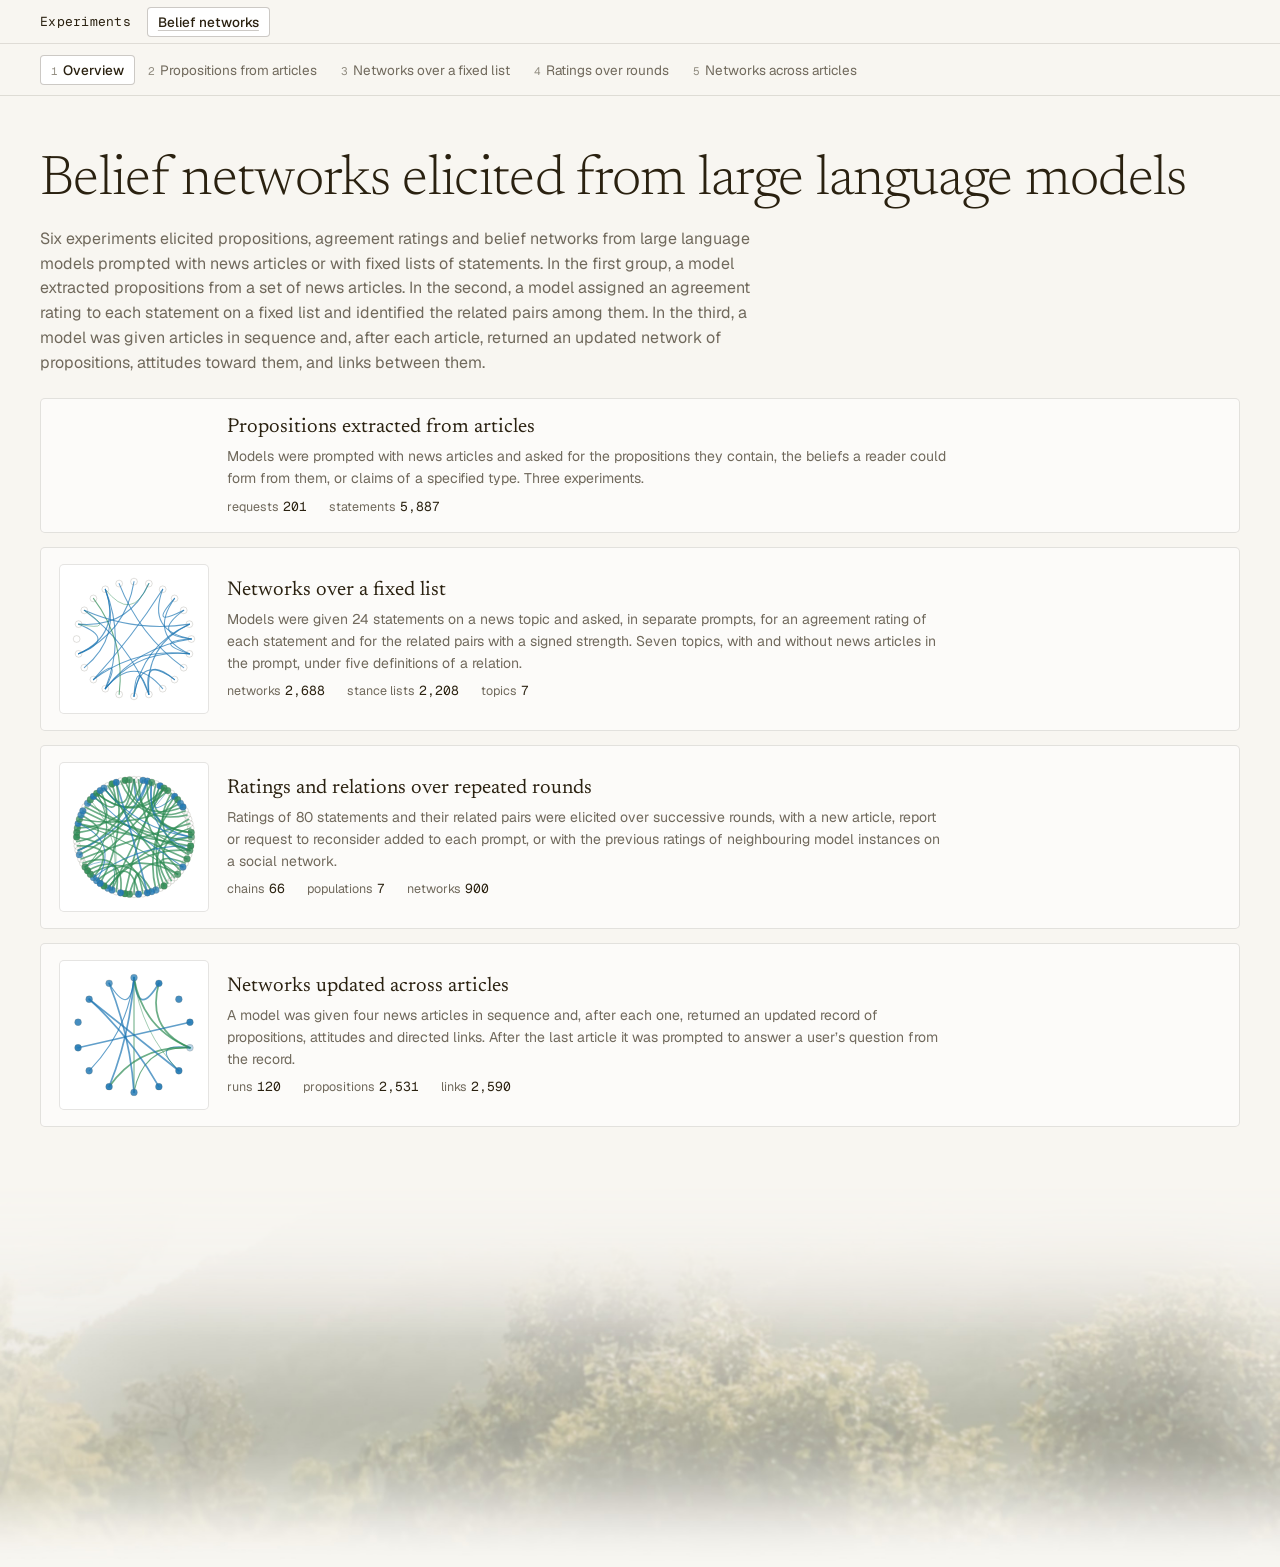
==== belief-networks/index.html @ bf95f3fa "Update the Belief networks site Co-Authored-By: Claude Opus 5.5 <noreply@anthropic.com>" ====
<!doctype html>
<html lang="en">
<head>
<meta charset="utf-8">
<meta name="viewport" content="width=device-width, initial-scale=1">
<title>Belief networks · Experiments</title>
<link rel="icon" href="data:,">
<link rel="stylesheet" href="assets/fonts/fonts-local.css">
<style>


:root {
  color-scheme: light;

  
  --page: #f8f6f1;          
  --surface: #fcfbf9;       
  --surface-2: #eeebe6;     
  --stage: #ffffff;         

  --ink: #2a2110;           
  --ink-2: #70695c;         
  --ink-3: #918c80;         
                            
  --ink-inverse: #f8f6f1;   

  --rule: rgba(42, 33, 16, 0.12);        
  --rule-strong: rgba(42, 33, 16, 0.24); 
  --wash: rgba(42, 33, 16, 0.05);        
  --wash-2: rgba(42, 33, 16, 0.09);      

  
  --light: #9a7428;

  
  --glass: rgba(255, 255, 255, 0.56);
  --glass-busy: rgba(255, 255, 255, 0.80);
  --glass-blur: blur(22px) saturate(1.15);
  --glass-edge: rgba(42, 33, 16, 0.12);
  --glass-rim: inset 0 1px 0 rgba(255, 255, 255, 0.75);
  --veil: rgba(248, 246, 241, 0.86);     

  
  --shadow-rest: 0 1px 2px rgba(42, 33, 16, 0.05), 0 12px 30px -14px rgba(42, 33, 16, 0.22);
  --shadow-lift: 0 2px 4px rgba(42, 33, 16, 0.06), 0 20px 44px -16px rgba(42, 33, 16, 0.30);
  --shadow-pop: 0 6px 24px rgba(0, 0, 0, 0.16);               
  --shadow-stage: 0 0 0 1px #d6d6d6, 0 2px 10px rgba(0, 0, 0, 0.06); 
  --focus: #2a2110;                                            

  
  
  --c-real: #1f77b4;        
  --c-fake: #e67814;        
  --c-crit: #7850aa;        
  --c-neg: #2e8c55;         
  --c-bad: #be2828;         
  --c-quote: #0091aa;       
  
  --c-fake-ink: #a8550c;    
  --c-neg-ink: #26774a;     
  --c-quote-ink: #00788c;   
  
  --c-crit-block: #f1eef6;  
  --c-fake-block: #fcf1e6;  
  --c-real-block: #e9f1f8;  

  
  --f-ink: #000000;         
  --f-soft: #616161;        
  --f-gray: #666666;        
  --f-rule: #c8c8c8;        
  --f-faint: #ebebeb;       

  
  --font-serif: 'Newsreader', 'Iowan Old Style', Georgia, serif;          
  --font-sans: 'Geist', -apple-system, 'Segoe UI', system-ui, sans-serif;  
  --font-mono: 'Geist Mono', ui-monospace, 'SF Mono', Menlo, monospace;    
  --font-lm-sans: 'LM Sans', 'Latin Modern Sans', Helvetica, Arial, sans-serif;   
  --font-lm-roman: 'LM Roman', 'Latin Modern Roman', 'Times New Roman', serif;    
  --font-lm-math: 'LM Math', 'LM Roman', serif;

  
  --t-display: 56px;   --lh-display: 1.05;   
  --t-title: 40px;     --lh-title: 1.08;     
  --t-section: 26px;   --lh-section: 1.18;   
  --t-entry: 20px;     --lh-entry: 1.28;     
  --t-prose: 17px;     --lh-prose: 1.62;     
  --t-lead: 16px;      --lh-lead: 1.55;      
  --t-body: 14px;      --lh-body: 1.5;       
  --t-small: 13px;                           
  --t-caption: 12.5px; --lh-caption: 1.45;   
  --t-label: 11px;     --track-label: 0.09em;
  --t-numeral: 36px;                         

  
  --s1: 4px; --s2: 8px; --s3: 12px; --s4: 16px; --s5: 24px; --s6: 32px; --s7: 48px; --s8: 64px;
  --gutter: 16px;                            
  --measure: 72ch;                           
  --page-max: 1180px;
  --bar-h: 52px;                             

  --r-control: 4px;    
  --r-card: 5px;       
  --r-pop: 6px;        
  --r-pill: 999px;     

  --hair: 1px;         
  --curve: 1.5px;      

  --t-fast: 140ms; --t-state: 260ms; --t-panel: 420ms; --t-soft: 700ms; --stagger: 70ms;
  --ease: cubic-bezier(0.16, 1, 0.3, 1);
  --ease-cross: cubic-bezier(0.65, 0, 0.35, 1);
}

@media (min-width: 900px) {
  :root { --gutter: 40px; }
}




*, *::before, *::after { box-sizing: border-box; }
html { -webkit-text-size-adjust: 100%; }
body {
  margin: 0;
  background: var(--page);
  color: var(--ink);
  font: 400 var(--t-body)/var(--lh-body) var(--font-sans);
  -webkit-font-smoothing: antialiased;
  text-rendering: optimizeLegibility;
}
img, svg, canvas { max-width: 100%; }
a { color: inherit; text-decoration: underline; text-decoration-color: var(--rule-strong);
  text-decoration-thickness: 1px; text-underline-offset: 3px; transition: text-decoration-color var(--t-fast) var(--ease); }
a:hover { text-decoration-color: var(--ink); }
button, input, select, textarea { font: inherit; color: inherit; }
button { cursor: pointer; }
:focus-visible { outline: 1.5px solid var(--focus); outline-offset: 2px; }
::selection { background: var(--wash-2); }
[hidden] { display: none !important; }
.mono { font-family: var(--font-mono); font-variant-numeric: tabular-nums; }
.num { font-variant-numeric: tabular-nums; }
.sr-only { position: absolute; width: 1px; height: 1px; overflow: hidden; clip: rect(0 0 0 0); white-space: nowrap; }



.wrap { max-width: var(--page-max); margin: 0 auto; padding: 0 var(--gutter); }


.topbar {
  position: sticky; top: 0; z-index: 30;
  height: var(--bar-h);
  display: flex; align-items: center; gap: var(--s4);
  padding: 0 var(--gutter);
  border-bottom: 1px solid var(--rule);
  background: transparent;
  transition: background-color var(--t-state) var(--ease);
}
:root[data-bar="veil"] .topbar {
  background: var(--veil);
  -webkit-backdrop-filter: blur(14px); backdrop-filter: blur(14px);
}
.wordmark { font: 400 13px/1 var(--font-mono); letter-spacing: 0.02em; white-space: nowrap; color: var(--ink); text-decoration: none; }
.topbar .spacer { flex: 1 1 auto; }


.tabs { display: flex; gap: 2px; overflow-x: auto; scrollbar-width: none; min-width: 0; }
.tabs::-webkit-scrollbar { display: none; }
.tab {
  flex: none; display: inline-flex; align-items: baseline; gap: 5px;
  height: 30px; padding: 0 10px; line-height: 28px;
  border: 1px solid transparent; border-radius: var(--r-control);
  background: none; color: var(--ink-2); font-size: 13.5px; white-space: nowrap;
  transition: color var(--t-fast) var(--ease), background-color var(--t-fast) var(--ease);
}
.tab .n { font: 400 11px var(--font-mono); color: var(--ink-3); }
.tab:hover { color: var(--ink); background: var(--wash); }
.tab[aria-selected="true"], .tab.on {
  color: var(--ink); font-weight: 500; background: var(--stage); border-color: var(--rule-strong);
}



.plate {
  position: relative;
  background-repeat: no-repeat;
  background-position: center bottom;
  pointer-events: none;
  user-select: none;
}

.plate-low {
  height: clamp(180px, 30vw, 420px);
  -webkit-mask-image: linear-gradient(to bottom, transparent, #000 40%);
  mask-image: linear-gradient(to bottom, transparent, #000 40%);
  background-image: url("assets/pokhara/low-day.jpg");
  background-size: cover;
}

.plate-arrive {
  aspect-ratio: 2880 / 1440;
  min-height: 260px;
  max-height: 720px;
  width: 100%;
  background-image: url("assets/pokhara/arrive-day.jpg");
  background-size: cover;
  -webkit-mask-image: linear-gradient(to bottom, transparent, #000 30%);
  mask-image: linear-gradient(to bottom, transparent, #000 30%);
}

.plate.tuck { margin-top: -8vw; }


@keyframes kit-arrive { from { opacity: 0; filter: blur(10px); transform: translateY(6px); } to { opacity: 1; filter: none; transform: none; } }
.arrive > * { animation: kit-arrive var(--t-soft) var(--ease) both; }
.arrive > *:nth-child(2) { animation-delay: calc(var(--stagger) * 1); }
.arrive > *:nth-child(3) { animation-delay: calc(var(--stagger) * 2); }
.arrive > *:nth-child(4) { animation-delay: calc(var(--stagger) * 3); }
.arrive > *:nth-child(n+5) { animation-delay: calc(var(--stagger) * 4); }
@keyframes kit-plate-in { from { opacity: 0; } to { opacity: 1; } }
.plate-arrive { animation: kit-plate-in 1200ms var(--ease-cross) both; }


.eyebrow {
  font: 400 var(--t-label)/1.4 var(--font-mono);
  letter-spacing: var(--track-label); text-transform: uppercase; color: var(--ink-2);
}
.display { font: 300 var(--t-display)/var(--lh-display) var(--font-serif); letter-spacing: -0.012em; margin: 0; text-wrap: balance; }
.title { font: 300 var(--t-title)/var(--lh-title) var(--font-serif); letter-spacing: -0.01em; margin: 0; text-wrap: balance; }
.section-head { font: 300 var(--t-section)/var(--lh-section) var(--font-serif); margin: 0; text-wrap: balance; }
.entry-title { font: 400 var(--t-entry)/var(--lh-entry) var(--font-serif); margin: 0; text-wrap: balance; }
.lead { font-size: var(--t-lead); line-height: var(--lh-lead); color: var(--ink-2); max-width: 66ch; margin: 0; }
.meta { font-size: var(--t-caption); color: var(--ink-2); }
.meta-3 { font: 400 var(--t-label) var(--font-mono); color: var(--ink-3); }
@media (max-width: 640px) {
  :root { --t-display: 40px; --t-title: 31px; --t-section: 22px; --t-entry: 18px; }
}


.prose { font: 400 var(--t-prose)/var(--lh-prose) var(--font-serif); color: var(--ink); max-width: var(--measure); min-width: 0; overflow-wrap: break-word; }
.prose h1 { font: 300 32px/1.12 var(--font-serif); margin: 0 0 16px; }
.prose h2 { font: 300 25px/1.2 var(--font-serif); margin: 40px 0 10px; }
.prose h3 { font: 500 14px/1.35 var(--font-sans); letter-spacing: 0.01em; margin: 28px 0 6px; }
.prose h4 { font: 400 var(--t-label)/1.4 var(--font-mono); letter-spacing: var(--track-label); text-transform: uppercase; color: var(--ink-2); margin: 24px 0 6px; }
.prose p, .prose ul, .prose ol { margin: 0 0 14px; }
.prose li { margin: 3px 0; }
.prose strong { font-weight: 600; }
.prose em { font-style: italic; }
.prose code { font: 0.78em var(--font-mono); background: var(--surface-2); padding: 1px 4px; border-radius: 3px; word-break: break-word; }
.prose pre { font-size: 13px; overflow-x: auto; background: var(--stage); border: 1px solid var(--rule); padding: 12px 14px; border-radius: var(--r-card); }
.prose pre code { background: none; padding: 0; }
.prose blockquote { margin: 0 0 14px; padding-left: 14px; border-left: 1px solid var(--rule-strong); color: var(--ink-2); }
.prose hr { border: 0; border-top: 1px solid var(--rule); margin: 32px 0; }
.prose .tbl { overflow-x: auto; margin: 16px 0; }
.prose table { font: 13px/1.45 var(--font-sans); }



.card {
  background: var(--surface);
  border: 1px solid var(--rule);
  border-radius: var(--r-card);
  padding: 16px 18px;
  min-width: 0;
}
.card.white { background: var(--stage); }

.glass {
  background: var(--glass);
  -webkit-backdrop-filter: var(--glass-blur); backdrop-filter: var(--glass-blur);
  border: 1px solid var(--glass-edge);
  border-radius: var(--r-card);
  box-shadow: var(--glass-rim);
}
.glass.busy { background: var(--glass-busy); }
.glass.float { box-shadow: var(--glass-rim), var(--shadow-rest); }

.hr { border: 0; border-top: 1px solid var(--rule); margin: 0; }



.pill {
  display: inline-flex; align-items: center; gap: 10px;
  height: 42px; padding: 0 20px;
  border: 1px solid transparent; border-radius: var(--r-pill);
  background: var(--ink); color: var(--ink-inverse);
  font-size: 15px; white-space: nowrap; text-decoration: none;
  transition: background-color var(--t-fast) var(--ease), border-color var(--t-fast) var(--ease), color var(--t-fast) var(--ease);
}
.pill:hover { background: color-mix(in srgb, var(--ink) 86%, var(--page)); }
.pill.small { height: 30px; padding: 0 14px; font-size: 13px; }
.pill.ghost { background: transparent; border-color: var(--rule-strong); color: var(--ink-2); }
.pill.ghost:hover { border-color: var(--ink-2); color: var(--ink); }


.btn {
  display: inline-flex; align-items: center; gap: 6px;
  height: 30px; padding: 0 11px;
  border: 1px solid var(--rule-strong); border-radius: var(--r-control);
  background: var(--stage); color: var(--ink); font-size: 13px; white-space: nowrap;
  transition: background-color var(--t-fast) var(--ease), border-color var(--t-fast) var(--ease);
}
.btn:hover { background: var(--surface-2); }
.btn.primary { border-color: var(--ink-3); font-weight: 500; }
.btn.on, .btn[aria-pressed="true"] { background: var(--surface-2); border-color: var(--ink-2); }
.btn.rec { color: var(--c-bad); }
.btn.rec.on { background: var(--c-bad); border-color: var(--c-bad); color: #fff; }
.btn:disabled { color: var(--ink-3); cursor: default; }


.linklike { background: none; border: 0; padding: 0 0 1px; color: var(--ink-2); text-decoration: none;
  box-shadow: inset 0 -1px 0 var(--ink-3); font-size: inherit; transition: color var(--t-fast) var(--ease); }
.linklike:hover { color: var(--ink); box-shadow: inset 0 -1px 0 var(--ink); }


.chip {
  display: inline-flex; align-items: center; gap: 6px;
  height: 26px; padding: 0 11px;
  border: 1px solid var(--rule-strong); border-radius: var(--r-pill);
  background: transparent; color: var(--ink-2); font-size: 12.5px; white-space: nowrap;
  transition: background-color var(--t-fast) var(--ease), color var(--t-fast) var(--ease), border-color var(--t-fast) var(--ease);
}
.chip:hover { color: var(--ink); border-color: var(--ink-2); }
.chip[aria-pressed="true"], .chip.on { background: var(--ink); border-color: var(--ink); color: var(--ink-inverse); }
.chip .mono, .chip.mono { font-family: var(--font-mono); font-size: 11.5px; }


.tag {
  display: inline-flex; align-items: center; height: 19px; padding: 0 6px;
  border: 1px solid var(--rule-strong); border-radius: 3px;
  font: 400 10.5px/1 var(--font-mono); letter-spacing: 0.05em; text-transform: uppercase; color: var(--ink-2);
  white-space: nowrap;
}


.field, select.field, input.field {
  height: 34px; padding: 0 10px;
  border: 1px solid var(--rule-strong); border-radius: var(--r-control);
  background: var(--stage); color: var(--ink); font-size: 13.5px; min-width: 0;
}
.field::placeholder { color: var(--ink-3); }
.field:focus { outline: none; border-color: var(--ink-2); box-shadow: 0 0 0 3px var(--wash-2); }
input[type="checkbox"], input[type="radio"], input[type="range"] { accent-color: var(--ink); }
.check { display: flex; gap: 8px; align-items: center; font-size: 13px; color: var(--ink-2); cursor: pointer; }



.table, .prose table { border-collapse: collapse; width: 100%; font-size: 13.5px; }
.table th, .table td, .prose th, .prose td { text-align: left; vertical-align: top; padding: 9px 10px; border-bottom: 1px solid var(--rule); }
.table th, .prose th {
  font: 400 var(--t-label)/1.4 var(--font-mono); letter-spacing: var(--track-label); text-transform: uppercase;
  color: var(--ink-2); border-bottom-color: var(--rule-strong); white-space: nowrap;
}
.table td.n, .table th.n { text-align: right; font-variant-numeric: tabular-nums; }
.table tr.sel td { background: var(--wash-2); }
.table tr.sel td:first-child { box-shadow: inset 2px 0 0 var(--light); }



.info { border-left: 1px solid var(--rule-strong); padding: 2px 0 2px 12px; color: var(--ink-2); font-size: var(--t-small); max-width: 80ch; }
.info.warn { border-left-color: var(--c-fake); }

.i-btn {
  width: 17px; height: 17px; padding: 0; border-radius: 50%;
  border: 1px solid #9a8bb8; background: var(--stage); color: var(--c-crit);
  font: italic 700 12px/15px var(--font-lm-roman); text-align: center; box-shadow: 0 1px 3px rgba(0,0,0,0.12);
}
.i-btn:hover, .i-btn.open { background: var(--c-crit); border-color: var(--c-crit); color: #fff; }
.pop {
  width: min(360px, calc(100vw - 32px)); max-height: 70vh; overflow-y: auto;
  background: var(--stage); border: 1px solid #cfc6df; border-radius: var(--r-pop); box-shadow: var(--shadow-pop);
  padding: 12px 14px 10px; font-size: 13.5px; line-height: 1.45; color: var(--ink);
}
.pop h4 { margin: 0 0 6px; font-size: 14.5px; font-weight: 600; }
.pop p { margin: 0 0 7px; }

.quote { color: var(--c-quote-ink); }
.quote .src, .src { color: var(--ink-2); font-size: 0.86em; }


.key { display: flex; flex-wrap: wrap; gap: 6px 18px; font-size: var(--t-caption); color: var(--ink-2); align-items: center; }
.key span { display: inline-flex; align-items: center; gap: 7px; }
.key .dot { width: 8px; height: 8px; border-radius: 50%; background: currentColor; flex: none; }
.key .swatch { width: 16px; height: 3px; flex: none; }
.key .line { width: 16px; height: 0; border-top: 1.5px solid; flex: none; }
.key .line.dash { border-top-style: dashed; }



.figure { background: var(--stage); border: 1px solid var(--rule); border-radius: 2px; min-width: 0; }
.figure.ring { border: 0; box-shadow: var(--shadow-stage); }
.figure-head { display: flex; align-items: baseline; gap: 10px; flex-wrap: wrap; padding: 14px 18px 0; }
.figure-head .name { font: 700 18px/1.2 var(--font-lm-sans); color: var(--f-ink); }
.figure-head .desc { font: 400 13px/1.3 var(--font-lm-sans); color: var(--f-gray); }
.figure-stage { position: relative; display: block; width: 100%; }
.figure-stage canvas { display: block; width: 100%; height: auto; }
.figure-foot { padding: 6px 18px 14px; }

.caption { font: 400 var(--t-caption)/var(--lh-caption) var(--font-sans); color: var(--ink-2); max-width: 88ch; margin: 8px 0 0; }
.figure .caption { font-family: var(--font-lm-sans); color: var(--f-soft); }

.numbers { display: grid; gap: 4px; font-family: var(--font-lm-sans); color: var(--f-ink); }
.numbers .lbl { font-size: 14px; color: var(--f-soft); }
.numbers .big { font: 700 var(--t-numeral)/1 var(--font-lm-sans); font-variant-numeric: tabular-nums; }
.numbers .def { font-size: 11.5px; color: var(--f-gray); }
.numbers .row { display: grid; grid-template-columns: 12px 1fr auto; gap: 8px; align-items: baseline; font-size: 13.5px; }
.numbers .row b { font-weight: 700; text-align: right; font-variant-numeric: tabular-nums; }
.numbers .row i { width: 8px; height: 8px; border-radius: 50%; background: currentColor; display: inline-block; }


body.clean { background: var(--stage); }
body.clean .topbar, body.clean .controls, body.clean .i-btn, body.clean .pop, body.clean .plate { display: none !important; }
body.clean .figure { border-color: transparent; box-shadow: none; }



mjx-container[jax="SVG"] { color: inherit; }
mjx-container[jax="SVG"]:not([display="true"]) { white-space: nowrap; }
mjx-container[jax="SVG"][display="true"] { display: block; margin: 0.8em 0 !important; overflow-x: auto; overflow-y: hidden; max-width: 100%; padding: 2px 0; }
mjx-container[jax="SVG"] svg { max-width: none; }

mjx-container[jax="SVG"].mjx-wide { display: block; overflow-x: auto; overflow-y: hidden; max-width: 100%; padding: 2px 0; }

.tex { font-family: var(--font-lm-roman); }


@media (prefers-reduced-motion: reduce) {
  *, *::before, *::after { animation: none !important; transition: none !important; }
}

</style>
<style>
/* Layout and components: numbered text tabs, view heads, tables on a white stage, cards with folding parts. Colour only
   from the design tokens above: ink at rest, one accent for the selection ring or rail. */
/* the row above the site's own tabs: the collection of experiments, one tab per experiment */
.xbar{display:flex;align-items:center;gap:var(--s4);height:44px;padding:0 var(--gutter);border-bottom:1px solid var(--rule)}
.xbar .wordmark{flex-shrink:0}
html{scroll-padding-top:calc(var(--bar-h) + 12px)}
:root{--page-max:1320px}
.topbar .tabs{flex-shrink:1}
@media (max-width:1000px){.tab .n{display:none}}
@media (max-width:640px){.topbar{gap:10px}.tab{padding:0 8px;font-size:13px}}
.viewhead{padding-top:44px;padding-bottom:6px;display:grid;gap:12px;grid-template-columns:minmax(0,1fr)}
.viewhead .lead{max-width:80ch}
.hero{padding-top:56px;padding-bottom:12px;display:grid;gap:16px;grid-template-columns:minmax(0,1fr)}
.foot{margin-top:56px}
.row{display:flex;flex-wrap:wrap;gap:10px 16px;align-items:center}
.muted{color:var(--ink-2)}
.faint{color:var(--ink-3)}
.bad{color:var(--c-bad)}
.empty{padding:28px 0;color:var(--ink-2)}
.sec{margin:34px 0;display:grid;gap:12px;grid-template-columns:minmax(0,1fr)}
.sec h2{font:300 var(--t-section)/var(--lh-section) var(--font-serif);margin:0}
.sec h3{font:400 18px/1.3 var(--font-serif);margin:0}
.sec .lead{max-width:84ch;color:var(--ink-2);font-size:14.5px}
.facts{display:flex;flex-wrap:wrap;gap:6px 22px;margin-top:2px}
.facts span{font-size:12.5px;color:var(--ink-2)}
.facts b{font:400 13px var(--font-mono);color:var(--ink);font-weight:400;margin-left:4px}
.mtabs{display:flex;flex-wrap:wrap;gap:6px;align-items:center}
.linkbtn{background:none;border:0;padding:0;font:inherit;color:var(--ink);text-decoration:underline;text-decoration-color:var(--rule-strong);text-underline-offset:3px;cursor:pointer;text-align:left}
.linkbtn:hover{text-decoration-color:var(--ink)}
.go{font-size:13px;white-space:nowrap}

/* parts and experiment cards */
.parts{display:grid;gap:22px;grid-template-columns:minmax(0,1fr)}
.part{display:grid;gap:12px}
.part>header{display:flex;flex-wrap:wrap;gap:4px 14px;align-items:baseline}
.part>header h2{font:300 var(--t-section)/var(--lh-section) var(--font-serif);margin:0}
.cards{display:grid;gap:14px;grid-template-columns:repeat(auto-fill,minmax(300px,1fr))}
.ecard{background:var(--surface);border:1px solid var(--rule);border-radius:var(--r-card);padding:16px 18px;display:grid;gap:8px;align-content:start;min-width:0}
.ecard .when{font:400 11px/1.4 var(--font-mono);letter-spacing:.07em;text-transform:uppercase;color:var(--ink-2)}
.ecard h3{font:400 var(--t-entry)/var(--lh-entry) var(--font-serif);margin:0}
.ecard h3 a{text-decoration:none}
.ecard h3 a:hover{text-decoration:underline;text-decoration-color:var(--rule-strong)}
.ecard .q{font-size:13.5px;color:var(--ink-2);line-height:1.5;margin:0}
.ecard dl{display:grid;grid-template-columns:max-content minmax(0,1fr);gap:3px 12px;margin:2px 0 0;font-size:12.5px}
.ecard dt{color:var(--ink-2)}
.ecard dd{margin:0;font-family:var(--font-mono);font-variant-numeric:tabular-nums}
.ecard .acts{display:flex;flex-wrap:wrap;gap:8px;margin-top:4px}

/* tables */
.tablewrap{overflow-x:auto;overscroll-behavior-x:contain;background:var(--stage);border:1px solid var(--rule);border-radius:var(--r-card);max-width:100%}
.wt{border-collapse:separate;border-spacing:0;font-size:13px;width:100%}
.wt th,.wt td{padding:8px 10px;text-align:left;vertical-align:top;border-bottom:1px solid var(--rule)}
.wt th{font:400 10.5px/1.35 var(--font-mono);letter-spacing:.07em;text-transform:uppercase;color:var(--ink-2);border-bottom:1px solid var(--rule-strong);white-space:nowrap;background:var(--stage)}
.wt td.n,.wt th.n{text-align:right;font-variant-numeric:tabular-nums;white-space:nowrap}
.wt td.d{font:400 12px var(--font-mono);white-space:nowrap;color:var(--ink-2)}
.wt td.t{min-width:220px;max-width:60ch;line-height:1.45}
.wt tbody tr:last-child td{border-bottom:0}
.wt tr.shown td:first-child{box-shadow:inset 2px 0 0 var(--light)}
.wt td.lead1{box-shadow:inset 0 0 0 1px var(--light)}
.wt .sub{display:block;font-size:11.5px;color:var(--ink-3);margin-top:2px}
.parttag{font:400 11px var(--font-mono);color:var(--ink-2);white-space:nowrap}
.defs{display:grid;grid-template-columns:max-content minmax(0,1fr);gap:6px 16px;font-size:13.5px;line-height:1.5;max-width:100ch;margin:0}
.defs dt{font-weight:500}
.defs dd{margin:0;color:var(--ink-2)}
@media (max-width:640px){.defs{grid-template-columns:minmax(0,1fr)}.defs dd{margin-bottom:6px}}

/* the steps of an experiment */
.steps{display:grid;gap:0;border-top:1px solid var(--rule)}
.stp{display:grid;grid-template-columns:34px minmax(0,1fr) auto;gap:4px 14px;padding:12px 0;border-bottom:1px solid var(--rule);align-items:baseline}
.stp .k{font:400 12px var(--font-mono);color:var(--ink-3)}
.stp .nm{font-size:15px;font-weight:500}
.stp .asks{grid-column:2;font-size:13.5px;color:var(--ink-2);line-height:1.5;max-width:90ch}
.stp .meta{grid-column:2;display:flex;flex-wrap:wrap;gap:4px 14px;font-size:12px;color:var(--ink-3)}
.stp .meta b{font:400 12px var(--font-mono);color:var(--ink-2);font-weight:400}
.stp .open{grid-row:1 / span 2;grid-column:3;align-self:center}
@media (max-width:640px){.stp{grid-template-columns:26px minmax(0,1fr)}.stp .open{grid-column:2;grid-row:auto;justify-self:start;margin-top:6px}}
details.grp{border-top:1px solid var(--rule)}
details.grp>summary{cursor:pointer;padding:12px 0;font-size:14px;color:var(--ink-2)}
details.grp>summary b{color:var(--ink);font-weight:500}
.artlist{display:grid;gap:0;border-top:1px solid var(--rule);max-width:110ch}
.art{display:grid;grid-template-columns:52px 96px minmax(0,1fr) auto;gap:4px 12px;padding:8px 0;border-bottom:1px solid var(--rule);font-size:13.5px;align-items:baseline}
.art .lb{font:400 12px var(--font-mono);color:var(--ink-3)}
.art .dt{font:400 12px var(--font-mono);color:var(--ink-2)}
.art .hd{line-height:1.45}
.art .src{font-size:12px;color:var(--ink-2);white-space:nowrap}
@media (max-width:640px){.art{grid-template-columns:44px minmax(0,1fr)}.art .dt,.art .src{grid-column:2}}

/* the prompt reader */
.pr{display:grid;grid-template-columns:240px minmax(0,1fr);gap:36px;margin-top:22px;align-items:start}
@media (max-width:980px){.pr{grid-template-columns:minmax(0,1fr);gap:18px}}
.pr>nav{position:sticky;top:calc(var(--bar-h) + 16px);max-height:calc(100vh - var(--bar-h) - 32px);overflow-y:auto;display:flex;flex-direction:column;gap:1px}
@media (max-width:980px){.pr>nav{position:static;max-height:none;flex-direction:row;flex-wrap:wrap;gap:4px}}
.pr>nav .grpl{font:400 10.5px/1.4 var(--font-mono);letter-spacing:.09em;text-transform:uppercase;color:var(--ink-2);margin:14px 0 4px 10px}
.pr>nav .grpl:first-child{margin-top:0}
@media (max-width:980px){.pr>nav .grpl{width:100%;margin:8px 0 0}}
.pr>nav details>summary{cursor:pointer;list-style:none;font:400 10.5px/1.4 var(--font-mono);letter-spacing:.09em;text-transform:uppercase;color:var(--ink-2);padding:4px 0 8px}
.pr>nav details>summary::-webkit-details-marker{display:none}
@media (min-width:981px){.pr>nav details>summary{display:none}}
@media (max-width:980px){.pr>nav details>summary{border:1px solid var(--rule-strong);border-radius:var(--r-control);padding:8px 12px;letter-spacing:.06em}.pr>nav .navin{display:flex;flex-wrap:wrap;gap:4px;margin-top:8px}}
.pr>nav a{display:block;text-decoration:none;padding:7px 10px;color:var(--ink-2);font-size:13px;line-height:1.35;border-left:1px solid var(--rule)}
.pr>nav a small{display:block;font:400 10.5px var(--font-mono);color:var(--ink-3)}
.pr>nav a:hover{color:var(--ink)}
.pr>nav a[aria-current="true"]{color:var(--ink);border-left:2px solid var(--light);padding-left:9px;background:var(--wash)}
@media (max-width:980px){.pr>nav a{border:1px solid var(--rule-strong);border-radius:var(--r-control)}.pr>nav a[aria-current="true"]{border:1px solid var(--ink-2);padding-left:10px}}
.prmain{min-width:0;display:grid;gap:18px;grid-template-columns:minmax(0,1fr)}
.prhead{display:grid;gap:8px}
.prhead h2{font:300 var(--t-section)/var(--lh-section) var(--font-serif);margin:0}
.prhead .asks{font-size:15px;line-height:1.6;max-width:84ch}
.choose{display:grid;grid-template-columns:max-content minmax(0,1fr);gap:8px 14px;align-items:baseline}
.choose .lab{font:400 10.5px/1.4 var(--font-mono);letter-spacing:.09em;text-transform:uppercase;color:var(--ink-2);padding-top:5px}
@media (max-width:640px){.choose{grid-template-columns:minmax(0,1fr);gap:4px}.choose .lab{padding-top:8px}}
.chip.far{border-style:dashed;color:var(--ink-3)}
.chip.far:hover{color:var(--ink);border-style:solid}
.callbar{display:flex;flex-wrap:wrap;gap:8px 16px;align-items:center;padding:10px 14px;background:var(--surface);border:1px solid var(--rule);border-radius:var(--r-card)}
.callbar .who{font-size:13px;color:var(--ink-2)}
.callbar .who b{font-weight:500;color:var(--ink)}
.callbar .sp{flex:1 1 auto}
.view-switch{display:inline-flex;border:1px solid var(--rule-strong);border-radius:var(--r-control);overflow:hidden}
.view-switch button{border:0;background:var(--stage);padding:0 12px;height:30px;font-size:13px;color:var(--ink-2)}
.view-switch button+button{border-left:1px solid var(--rule-strong)}
.view-switch button[aria-pressed="true"]{background:var(--ink);color:var(--ink-inverse)}
.msg{display:grid;gap:6px}
.msg>.who{font:400 10.5px/1.4 var(--font-mono);letter-spacing:.09em;text-transform:uppercase;color:var(--ink-2);display:flex;gap:10px;align-items:baseline;flex-wrap:wrap}
.msg>.who .cnt{letter-spacing:0;text-transform:none;color:var(--ink-3)}
.paper{background:var(--stage);border:1px solid var(--rule);border-radius:var(--r-card);padding:18px 20px;display:grid;gap:12px;min-width:0}
.paper.sys{background:var(--surface-2);padding:12px 16px}
.paper p{margin:0;font-size:15px;line-height:1.65;white-space:pre-wrap;overflow-wrap:anywhere;max-width:86ch}
.paper.sys p{font-size:14px}
.paper .fmt{font:400 12.5px/1.6 var(--font-mono);white-space:pre-wrap;overflow-wrap:anywhere;color:var(--ink);background:var(--surface);border:1px solid var(--rule);border-radius:4px;padding:8px 10px}
.paper .fmt::before{content:"Reply format";display:block;font:400 10px/1.4 var(--font-mono);letter-spacing:.09em;text-transform:uppercase;color:var(--ink-2);margin-bottom:4px}
.ph{font:400 .92em var(--font-mono);background:var(--c-crit-block);border-radius:3px;padding:0 4px;color:var(--ink)}
.blk{border:1px solid var(--rule);border-radius:var(--r-card);background:var(--surface)}
.blk>summary{cursor:pointer;list-style:none;padding:10px 14px;display:flex;gap:10px;align-items:baseline;flex-wrap:wrap;font-size:14px}
.blk>summary::-webkit-details-marker{display:none}
.blk>summary::before{content:"+";font:400 13px var(--font-mono);color:var(--ink-3);width:12px}
.blk[open]>summary::before{content:"−"}
.blk>summary b{font-weight:500}
.blk>summary .cnt{color:var(--ink-3);font-size:12.5px}
.blk .inner{padding:0 14px 12px;display:grid;gap:0}
.arow{display:grid;grid-template-columns:40px 92px minmax(0,1fr) auto;gap:2px 12px;padding:7px 0;border-top:1px solid var(--rule);font-size:13.5px;align-items:baseline}
.arow .lb{font:400 12px var(--font-mono);color:var(--ink-3)}
.arow .dt{font:400 12px var(--font-mono);color:var(--ink-2)}
.arow .w{font:400 11.5px var(--font-mono);color:var(--ink-3);white-space:nowrap}
@media (max-width:640px){.arow{grid-template-columns:36px minmax(0,1fr)}.arow .dt,.arow .w{grid-column:2}}
.srow{display:grid;grid-template-columns:44px minmax(0,1fr) auto;gap:2px 12px;padding:6px 0;border-top:1px solid var(--rule);font-size:14px;line-height:1.5;align-items:baseline}
.srow .id{font:400 12px var(--font-mono);color:var(--ink-3)}
.srow .v{font:400 12.5px var(--font-mono);white-space:nowrap;text-align:right}
.srow .m{grid-column:2;font-size:12px;color:var(--ink-3)}
.pos{color:var(--c-real)}.neg{color:var(--c-neg-ink)}
.more{justify-self:start;margin-top:8px}
.copyok{font-size:12.5px;color:var(--ink-2)}
.raw{margin:0;background:var(--stage);border:1px solid var(--rule);border-radius:var(--r-card);padding:12px 14px;font:400 12.5px/1.6 var(--font-mono);white-space:pre-wrap;overflow-wrap:anywhere;max-height:560px;overflow-y:auto}
.ans{display:grid;grid-template-columns:28px minmax(0,1fr);gap:2px 10px;padding:8px 0;border-top:1px solid var(--rule)}
.ans .sn{font:400 11.5px var(--font-mono);color:var(--ink-3);padding-top:3px}
.ans .tx{font-size:15px;line-height:1.55;max-width:84ch}
.ans .rs{grid-column:2;font:400 11.5px var(--font-mono);color:var(--ink-3)}
.note{border-left:2px solid var(--rule-strong);padding:4px 0 4px 12px;font-size:13.5px;color:var(--ink-2);max-width:90ch}
.pager{display:flex;flex-wrap:wrap;gap:8px;align-items:center}
.pager .btn{max-width:100%;overflow:hidden;text-overflow:ellipsis}
.idx{display:grid;gap:26px}
.idx .ex h3{font:400 var(--t-entry)/var(--lh-entry) var(--font-serif);margin:0 0 6px}
.idx .ex ol{margin:0;padding-left:22px;display:grid;gap:4px;font-size:14px}
.idx .ex li small{color:var(--ink-3);font:400 11.5px var(--font-mono);margin-left:6px}
/* networks across articles: one run at a time, the record drawn as a network beside its full list */
.qs{margin:0;padding-left:0;list-style:none;display:grid;gap:6px;font-size:15px;line-height:1.5;max-width:90ch}
.qs .mono{font:400 12px var(--font-mono);margin-right:8px}
.rcs{display:flex;gap:4px}
.rc{display:inline-grid;place-items:center;min-width:30px;height:26px;border:1px solid var(--rule-strong);border-radius:var(--r-control);font:400 12px var(--font-mono);text-decoration:none;color:var(--ink)}
.rc:hover{background:var(--surface-2);border-color:var(--ink-2)}
.runq{font:300 clamp(22px,2.6vw,30px)/1.3 var(--font-serif);margin:0;max-width:46ch}
.pick{display:grid;grid-template-columns:max-content minmax(0,1fr);gap:8px 14px;align-items:baseline}
.pick .lab{font:400 10.5px/1.4 var(--font-mono);letter-spacing:.09em;text-transform:uppercase;color:var(--ink-2);padding-top:5px}
@media (max-width:640px){.pick{grid-template-columns:minmax(0,1fr);gap:4px}}
.chip{text-decoration:none}
.stepbar{display:flex;flex-wrap:wrap;border:1px solid var(--rule-strong);border-radius:var(--r-control);overflow:hidden;justify-self:start;max-width:100%}
.stepbar button{border:0;background:var(--stage);padding:8px 14px;font-size:13.5px;color:var(--ink-2);cursor:pointer}
.stepbar button+button{border-left:1px solid var(--rule-strong)}
.stepbar button[aria-pressed="true"]{background:var(--ink);color:var(--ink-inverse)}
.artline{font-size:13.5px;color:var(--ink-2);line-height:1.5;max-width:100ch}
.artline b{font-weight:500;color:var(--ink)}
.runbody{display:grid;grid-template-columns:minmax(0,1.05fr) minmax(0,1fr);gap:28px;align-items:start}
@media (max-width:980px){.runbody{grid-template-columns:minmax(0,1fr)}}
.netbox{background:var(--stage);border:1px solid var(--rule);border-radius:var(--r-card);padding:8px 8px 4px;position:sticky;top:calc(var(--bar-h) + 12px)}
@media (max-width:980px){.netbox{position:static}}
.netbox svg{display:block;width:100%;height:auto;max-height:calc(100vh - var(--bar-h) - 110px)}
.netbox .key{display:flex;flex-wrap:wrap;gap:4px 16px;font-size:12px;color:var(--ink-2);padding:6px 8px 4px;border-top:1px solid var(--rule)}
.key i{display:inline-block;width:10px;height:10px;border-radius:50%;margin-right:5px;vertical-align:-1px}
.key s{display:inline-block;width:18px;height:0;border-top:2px solid;margin-right:5px;vertical-align:3px;text-decoration:none}
.node circle{stroke:var(--ink-2);stroke-width:1;cursor:pointer}
.node text{font:400 14px var(--font-mono);fill:var(--ink-2);pointer-events:none}
.node.new circle{stroke:var(--light);stroke-width:2.5}
.node.dropped circle{fill:var(--stage)!important;stroke:var(--ink-3);stroke-dasharray:2 2}
.node.on circle{stroke:var(--ink);stroke-width:2.5}
.node:focus{outline:none}.node:focus-visible circle{stroke:var(--ink);stroke-width:2.5}
.lk{fill:none;stroke-linecap:round;opacity:.7}
.lk.s,.ah.s{stroke:var(--c-real);fill:var(--c-real)}.lk.s{fill:none}
.lk.a,.ah.a{stroke:var(--c-neg);fill:var(--c-neg)}.lk.a{fill:none}
.node.dimmed,.lk.dimmed{opacity:.1}
.plist{display:grid;min-width:0}
.plist .cnt{font-size:12.5px;color:var(--ink-3);padding:0 6px 8px}
.prow{display:grid;grid-template-columns:40px minmax(0,1fr) 40px;gap:2px 10px;padding:8px 6px;border-top:1px solid var(--rule);font-size:14.5px;line-height:1.5;cursor:pointer;border-radius:4px}
.prow:hover{background:var(--wash)}
.prow.on{background:var(--wash-2)}
.prow .id{font:400 12px var(--font-mono);color:var(--ink-3);padding-top:3px}
.prow .att{font:400 13px var(--font-mono);text-align:right;padding-top:2px}
.prow .chg{grid-column:2;font:400 11.5px var(--font-mono);color:var(--ink-3)}
.prow.dropped .tx{text-decoration:line-through;text-decoration-color:var(--ink-3);color:var(--ink-2)}
.prow.isnew .chg{color:var(--light)}
.sent{display:grid;grid-template-columns:28px minmax(0,1fr);gap:2px 10px;padding:9px 6px;border-top:1px solid var(--rule);cursor:pointer;border-radius:4px}
.sent:hover{background:var(--wash)}
.sent.on{background:var(--wash-2)}
.sent .sn{font:400 11.5px var(--font-mono);color:var(--ink-3);padding-top:3px}
.sent .tx{font-size:15px;line-height:1.55}
.sent .rs{grid-column:2;font:400 11.5px var(--font-mono);color:var(--ink-3)}
.runnav{display:flex;flex-wrap:wrap;gap:8px;align-items:center;justify-content:space-between}
.thumbs{display:grid;grid-template-columns:repeat(auto-fill,minmax(150px,1fr));gap:10px}
.thumb{display:grid;gap:4px;align-content:start;background:var(--stage);border:1px solid var(--rule);border-radius:var(--r-card);padding:8px;text-decoration:none;color:var(--ink);min-width:0}
.thumb:hover{border-color:var(--ink-2)}
.thumb svg{display:block;width:100%;height:auto}
.thumb .tc{font-size:12px;line-height:1.35;color:var(--ink)}
.thumb .tn{font:400 11px var(--font-mono);color:var(--ink-3)}
.find{width:100%;max-width:560px;height:38px;padding:0 12px;border:1px solid var(--rule-strong);border-radius:var(--r-control);background:var(--stage);font:inherit;font-size:15px;color:var(--ink)}
.find:focus{outline:2px solid var(--light);outline-offset:1px}
.hits{display:grid;max-width:110ch}
.hits .cnt{font-size:12.5px;color:var(--ink-3);margin:4px 0 6px}
.hit{display:grid;grid-template-columns:40px minmax(0,1fr);gap:2px 10px;padding:8px 4px;border-top:1px solid var(--rule);text-decoration:none;color:var(--ink);border-radius:4px}
.hit:hover{background:var(--wash)}
.hit .att{font:400 13px var(--font-mono);text-align:right;padding-top:1px}
.hit .tx{font-size:14.5px;line-height:1.5}
.hit .rn{grid-column:2;font:400 11.5px var(--font-mono);color:var(--ink-3)}
.netbox .cap{min-height:0;padding:0 8px;font-size:14px;line-height:1.5}
.netbox .cap:not(:empty){padding:10px 8px;border-top:1px solid var(--rule)}
.netbox .cap .id{font:400 12px var(--font-mono);color:var(--ink-3)}
.netbox .cap .att{font:400 13px var(--font-mono)}
.netbox .cap .ls{display:block;font:400 11.5px/1.5 var(--font-mono);color:var(--ink-2);margin-top:4px}
.sub3{font:400 17px/1.3 var(--font-serif);margin:26px 6px 6px}
.mh{font:400 16px/1.3 var(--font-serif);margin:14px 0 8px}
.mh:first-child{margin-top:0}
.strip{width:100px;height:14px;vertical-align:middle;flex-shrink:0}
.strip line{stroke:var(--rule-strong);stroke-width:1}
.strip .sp{fill:var(--c-real);fill-opacity:.55}.strip .sn{fill:var(--c-neg);fill-opacity:.55}.strip .s0{fill:var(--ink-3)}
.nul{font:400 10.5px var(--font-mono);color:var(--ink-3);margin-left:6px;white-space:nowrap}
.stt td.sv{white-space:nowrap;vertical-align:middle}
.stt .md{display:inline-block;min-width:34px;font:400 12.5px var(--font-mono);text-align:right;margin-right:8px}
.prow .chg .strip{width:90px;margin-left:4px}
.rels{margin:6px 0 0;padding-left:18px;display:grid;gap:4px}
.p1arts .art{background:none;border:0;border-bottom:1px solid var(--rule);font:inherit;color:var(--ink);text-align:left;cursor:pointer;width:100%;border-radius:0}
.p1arts .art:hover{background:var(--wash)}
.p1arts .art.on{background:var(--wash-2);box-shadow:inset 2px 0 0 var(--light)}
.p1arts .art.asked .lb{color:var(--ink)}
.slist{display:grid;margin-top:12px;max-width:120ch}
.slist .cnt{font-size:12.5px;color:var(--ink-3);padding:0 4px 8px}
.srow2{display:grid;grid-template-columns:40px minmax(0,1fr) auto;gap:2px 12px;padding:8px 4px;border-top:1px solid var(--rule);font-size:14.5px;line-height:1.5;border-radius:4px}
.srow2 .n{font:400 12px var(--font-mono);color:var(--ink-3);padding-top:3px}
.srow2 .ci{font:400 11.5px var(--font-mono);color:var(--ink-2);padding-top:3px;white-space:nowrap}
.srow2 .m{grid-column:2 / span 2;font:400 11.5px var(--font-mono);color:var(--ink-3)}
.srow2.on{background:var(--wash-2);box-shadow:inset 2px 0 0 var(--light)}
#pgroups{display:grid;max-width:120ch}
#pgroups .cnt{font-size:12.5px;color:var(--ink-3);margin-bottom:6px}
.grow{border-top:1px solid var(--rule)}
.grow>summary{cursor:pointer;list-style:none;display:grid;grid-template-columns:62px minmax(0,1fr) auto;gap:2px 12px;padding:8px 4px;font-size:14.5px;line-height:1.5}
.grow>summary::-webkit-details-marker{display:none}
.grow>summary:hover{background:var(--wash)}
.grow .gn{font:400 12px var(--font-mono);color:var(--ink-2);padding-top:3px;white-space:nowrap}
.grow .tag{font:400 11px var(--font-mono);color:var(--ink-2);border:1px solid var(--rule-strong);border-radius:3px;padding:1px 6px;align-self:start;white-space:nowrap}
.grow .gm{display:grid;gap:6px;padding:4px 4px 12px 78px;font-size:13.5px;line-height:1.5;color:var(--ink-2)}
.grow .gm .faint{font:400 11px var(--font-mono);margin-right:6px}
@media (max-width:640px){.grow>summary{grid-template-columns:52px minmax(0,1fr)}.grow .tag{grid-column:2;justify-self:start}.grow .gm{padding-left:4px}.srow2{grid-template-columns:32px minmax(0,1fr)}.srow2 .ci{grid-column:2}}
.ovc{display:grid;grid-template-columns:150px minmax(0,1fr);gap:18px;align-items:center;background:var(--surface);border:1px solid var(--rule);border-radius:var(--r-card);padding:16px 18px;text-decoration:none;color:var(--ink)}
.ovc:hover{border-color:var(--ink-2)}
.ovc .ovp{display:block;background:var(--stage);border:1px solid var(--rule);border-radius:var(--r-card);padding:6px}
.ovc .ovp svg{display:block;width:100%;height:auto}
.ovc .ovt{display:grid;gap:6px;grid-column:2}
.ovc .ovh{font:400 var(--t-entry)/var(--lh-entry) var(--font-serif)}
.ovc .ovd{font-size:14px;color:var(--ink-2);line-height:1.55;max-width:80ch}
@media (max-width:640px){.ovc{grid-template-columns:minmax(0,1fr)}.ovc .ovp{width:140px}.ovc .ovt{grid-column:1}}
.node.focal circle{stroke:var(--ink);stroke-width:3}
.thumb .node.focal circle{stroke-width:7}
.node text.hide{display:none}
.node.on text.hide,.node.focal text.hide,.node:hover text.hide{display:inline}
.traj{display:flex;flex-wrap:wrap;gap:4px 8px;align-items:baseline;font:400 13px var(--font-mono)}
.traj .lab{font:400 10.5px/1.4 var(--font-mono);letter-spacing:.09em;text-transform:uppercase;color:var(--ink-2);margin-right:2px}
.traj .lab+span{margin-left:0}
.traj span.on{text-decoration:underline;text-decoration-color:var(--light);text-decoration-thickness:2px;text-underline-offset:4px}
.traj .lab:not(:first-child){margin-left:14px}
.popcs{display:grid;grid-template-columns:repeat(auto-fill,minmax(150px,1fr));gap:10px}
.popc{display:grid;justify-items:center;gap:6px;background:var(--stage);border:1px solid var(--rule);border-radius:var(--r-card);padding:10px;text-decoration:none;color:var(--ink);text-align:center}
.popc:hover{border-color:var(--ink-2)}
.popc .tc{font-size:12px;line-height:1.35}
.popc{min-width:0}.popc svg.soc{width:96px;height:96px}
.agbar svg.soc{width:120px;height:120px;flex-shrink:0}
.soc line{stroke:var(--rule-strong);stroke-width:1.2}
.soc .ag circle{fill:var(--stage);stroke:var(--ink-2);stroke-width:1.6;cursor:pointer}
.soc .ag text{font:400 9px var(--font-mono);fill:var(--ink-2);pointer-events:none}
.soc .ag.on circle{fill:var(--ink);stroke:var(--ink)}
.soc .ag.on text{fill:var(--ink-inverse)}
.agents{display:grid;grid-template-columns:repeat(8,minmax(0,1fr));gap:8px}
@media (max-width:980px){.agents{grid-template-columns:repeat(4,minmax(0,1fr))}}
.agent{display:grid;gap:3px;background:var(--stage);border:1px solid var(--rule);border-radius:var(--r-card);padding:6px;text-align:left;cursor:pointer;min-width:0;font:inherit;color:var(--ink)}
.agent:hover{border-color:var(--ink-2)}
.agent.on{border-color:var(--ink);box-shadow:inset 0 0 0 1px var(--ink)}
.agent svg{display:block;width:100%;height:auto}
.agent .tc{font-size:12px}.agent .tn{font-size:11px;color:var(--ink-3);line-height:1.3}
.agbar{display:flex;gap:16px;align-items:center;flex-wrap:wrap}
.tc2:not(:empty){padding:8px;border-top:1px solid var(--rule)}
.tcl{font-size:12px;color:var(--ink-2);margin-bottom:4px}
.tchart{display:block;width:100%;max-width:420px;height:auto}
.tchart text{font:400 8px var(--font-mono);fill:var(--ink-3)}
.tchart .ax{stroke:var(--rule-strong)}
.tchart .al{fill:none;stroke:var(--ink-3);stroke-width:1.2;opacity:.7}
.tchart .al.on{stroke:var(--ink);stroke-width:2.2;opacity:1}
.tchart .ad{fill:var(--ink-3)}.tchart .ad.on{fill:var(--ink)}
</style>
</head>
<body>
<a class="sr-only" href="#main">Skip to the content</a>
<div class="xbar">
  <span class="wordmark">Experiments</span>
  <nav class="tabs" aria-label="Experiments"><a class="tab on" href="./#/" aria-current="page">Belief networks</a></nav>
</div>
<header class="topbar">
  <nav class="tabs" role="tablist" aria-label="Views">
    <button class="tab" role="tab" data-view="home"><span class="n">1</span>Overview</button>
    <button class="tab" role="tab" data-view="p1"><span class="n">2</span>Propositions from articles</button>
    <button class="tab" role="tab" data-view="cal"><span class="n">3</span>Networks over a fixed list</button>
    <button class="tab" role="tab" data-view="x3"><span class="n">4</span>Ratings over rounds</button>
    <button class="tab" role="tab" data-view="runs"><span class="n">5</span>Networks across articles</button>
  </nav>
</header>
<main id="main">
<section id="view" aria-live="polite"></section>
<div class="plate plate-low foot" role="presentation"></div>
</main>

<script>
const $ = (s, el=document) => el.querySelector(s);
const $$ = (s, el=document) => [...el.querySelectorAll(s)];
const esc = s => String(s ?? "").replace(/[&<>"']/g, c => ({"&":"&amp;","<":"&lt;",">":"&gt;",'"':"&quot;","'":"&#39;"}[c]));
const enc = encodeURIComponent;
const fmtN = n => n==null || n==="" ? "" : Number(n).toLocaleString("en-US");
const MONTHS = ["January","February","March","April","May","June","July","August","September","October","November","December"];
const MON3 = MONTHS.map(m => m.slice(0,3));
const dayOf = t => t ? t.slice(0,10) : "";
const dLong = t => { if(!t) return ""; const [y,m,d] = t.slice(0,10).split("-").map(Number); return d + " " + MONTHS[m-1] + " " + y; };
const dShort = t => { if(!t) return ""; const [y,m,d] = t.slice(0,10).split("-").map(Number); return d + " " + MON3[m-1]; };
const hm = t => t && t.length > 11 ? t.slice(11,16) : "";
function span(a, b){
  if(!a) return "";
  if(!b || dayOf(a)===dayOf(b)) return dLong(a) + (hm(a) ? ", " + hm(a) + (b && hm(b) && hm(b)!==hm(a) ? " to " + hm(b) : "") : "");
  return dLong(a) + ", " + hm(a) + " to " + dLong(b) + ", " + hm(b);
}
async function getJSON(u){ const r = await fetch(u); if(!r.ok) throw new Error(u + " " + r.status); return r.json(); }
const plural = (n, one, many) => fmtN(n) + " " + (n===1 ? one : (many || one + "s"));

let SITE = null;
const CALLS = new Map();
async function loadCalls(id){ if(!CALLS.has(id)) CALLS.set(id, await getJSON(SITE.files.calls[id])); return CALLS.get(id); }
const EXP = id => SITE.experiments[id];
const PART = p => SITE.parts.find(x => x.id===p);

/* ------------------------------------------------------------------ routing */
function parseHash(){ const h = location.hash.replace(/^#\/?/, ""); const k = h.indexOf("?"); const p = k<0 ? h : h.slice(0,k), q = k<0 ? "" : h.slice(k+1);
  return {parts: p.split("/").filter(Boolean).map(x => { try{ return decodeURIComponent(x); }catch(e){ return x; } }), params: new URLSearchParams(q)}; }
function setAddr(path, params){ const q = params && [...params.keys()].length ? "?" + params.toString() : ""; const h = "#" + path + q; if(location.hash !== h) history.replaceState(null, "", h); }
function route(){
  const {parts, params} = parseHash();
  let tab = "home", r;
  const view = $("#view");
  try{
    if(!parts[0]){ r = openOverview(view); }
    else if(parts[0]==="part"){ tab = parts[1]==="i" ? "p1" : parts[1]==="iii" ? "runs" : "cal"; r = parts[1]==="i" ? openP1(view, "exp1", params) : parts[1]==="iii" ? openRuns(view, params) : openCal(view, "aidc", params); }
    else if(parts[0]==="e" && parts[2]==="p"){ tab = TAB_OF[parts[1]] || ""; r = openPrompt(view, parts[1], parts[3], params); }
    else if(parts[0]==="e"){ tab = TAB_OF[parts[1]] || ""; r = openExp(view, parts[1]); }
    else if(parts[0]==="prompts"){ tab = ""; r = openPromptIndex(view); }
    else if(parts[0]==="all"){ tab = ""; r = openAll(view); }
    else if(parts[0]==="p1"){ tab = "p1"; r = openP1(view, parts[1], params); }
    else if(parts[0]==="runs"){ tab = "runs"; r = openRuns(view, params); }
    else if(parts[0]==="run"){ tab = "runs"; r = openRun(view, parts[1], params); }
    else if(parts[0]==="cal" && parts[2]==="net"){ tab = "cal"; r = openCalNet(view, parts[1], params); }
    else if(parts[0]==="cal"){ tab = "cal"; r = openCal(view, parts[1], params); }
    else if(parts[0]==="x3" && parts[1]==="a"){ tab = "x3"; r = openX3Chain(view, parts[2], params); }
    else if(parts[0]==="x3" && parts[1]==="b"){ tab = "x3"; r = openX3Pop(view, parts[2], params); }
    else if(parts[0]==="x3"){ tab = "x3"; r = openX3(view, params); }
    else r = openOverview(view);
  }catch(e){ fail(e); }
  $$(".topbar .tab").forEach(t => t.setAttribute("aria-selected", t.dataset.view===tab ? "true" : "false"));
  Promise.resolve(r).catch(fail);
}
function fail(e){ window.__ERRS = (window.__ERRS||[]).concat(String(e && e.stack || e)); $("#view").insertAdjacentHTML("afterbegin", `<div class="wrap"><p class="empty bad">This page could not be drawn: ${esc(e && e.message || e)}</p></div>`); }
function go(hash){ if(location.hash === "#" + hash) route(); else location.hash = hash; }
$$(".topbar .tab").forEach(t => t.addEventListener("click", () => {
  const v = t.dataset.view; go(v==="home" ? "/" : "/" + v);
}));
window.addEventListener("hashchange", () => { route(); window.scrollTo(0, 0); });
window.addEventListener("scroll", () => { document.documentElement.dataset.bar = window.scrollY > 6 ? "veil" : ""; }, {passive:true});
function title(t){ document.title = (t ? t + " · " : "") + "Belief networks · Experiments"; }

/* ------------------------------------------------------------------ pieces */
function figures(e){
  const f = e.figures || [];
  return `<dl>${f.map(([k, v]) => `<dt>${esc(k)}</dt><dd>${esc(v)}</dd>`).join("")}</dl>`;
}
function card(e){
  return `<article class="ecard">
    <div class="when">${esc(span(e.first, e.last))}</div>
    <h3><a href="#/e/${e.id}">${esc(e.title)}</a></h3>
    ${e.question ? `<p class="q">${esc(e.question)}</p>` : ""}
    ${figures(e)}
    <div class="acts"><a class="btn" href="#/e/${e.id}">Open</a><a class="btn" href="#/e/${e.id}/p/${enc(e.steps[0].key)}">See the prompts</a></div>
  </article>`;
}
function partBlock(p, withLead){
  return `<section class="part" aria-labelledby="ph-${p.id}">
    <header><span class="eyebrow">Part ${esc(p.id)}</span><h2 id="ph-${p.id}"><a href="#/part/${p.id}" style="text-decoration:none">${esc(p.name)}</a></h2></header>
    ${withLead && p.lead ? `<p class="lead">${esc(p.lead)}</p>` : ""}
    <div class="cards">${p.exps.map(id => card(EXP(id))).join("")}</div>
  </section>`;
}

/* ------------------------------------------------------------------ 1 overview */

/* ------------------------------------------------------------------ 2 to 4 a part: the experiments side by side */
function openPart(v, pid){
  const p = PART(pid); if(!p) return openOverview(v);
  title(p.name);
  const ex = p.exps.map(EXP);
  const rows = p.compare || [];
  const best = rows.map(r => { const vals = ex.map(e => (e.measures||{})[r.key]); const mx = Math.max(...vals.filter(x => typeof x === "number")); return vals.map(x => ex.length > 1 && typeof x === "number" && x === mx && x > 0); });
  v.innerHTML = `<div class="wrap viewhead">
      <h1 class="title">${esc(p.name)}</h1>
      ${p.lead ? `<p class="lead">${esc(p.lead)}</p>` : ""}
    </div>
    <div class="wrap">
      <div class="cards" style="margin-top:18px">${ex.map(card).join("")}</div>
      ${rows.length ? `<div class="sec"><h2>${ex.length > 1 ? "Side by side" : "The figures"}</h2>
        ${ex.length > 1 ? `<p class="lead">Each figure is counted from the experiment's own call records. A ring marks the largest value in each row.</p>` : ""}
        <div class="tablewrap"><table class="wt"><thead><tr><th>Measure</th>${ex.map(e => `<th class="n"><a href="#/e/${e.id}">${esc(e.short)}</a></th>`).join("")}</tr></thead>
        <tbody>${rows.map((r, i) => `<tr><td class="t">${esc(r.label)}${r.def ? `<span class="sub">${esc(r.def)}</span>` : ""}</td>${ex.map((e, j) => { const x = (e.measures||{})[r.key]; return `<td class="n${best[i][j] ? " lead1" : ""}">${x==null ? `<span class="faint">none</span>` : esc(typeof x==="number" ? fmtN(x) : x)}</td>`; }).join("")}</tr>`).join("")}</tbody></table></div></div>` : ""}
    </div>`;
}

/* ------------------------------------------------------------------ an experiment */
function stepRow(e, s, i){
  return `<div class="stp">
    <span class="k">${i+1}</span>
    <span class="nm">${esc(s.label)}</span>
    <a class="btn open" href="#/e/${e.id}/p/${enc(s.key)}">See the prompt</a>
    ${s.asks ? `<span class="asks">${esc(s.asks)}</span>` : ""}
    <span class="meta"><span>requests<b> ${fmtN(s.n)}</b></span><span>${esc(s.models.join(", "))}</span><span>${esc(span(s.first, s.last))}</span></span>
    ${s.partial ? `<span class="meta">${esc(s.partial)}</span>` : ""}
  </div>`;
}
function openExp(v, id){
  const e = EXP(id); if(!e) return openOverview(v);
  title(e.short);
  const groups = [];
  e.steps.forEach((s, i) => { const g = s.group || ""; let G = groups.find(x => x.name===g); if(!G){ G = {name: g, steps: []}; groups.push(G); } G.steps.push([s, i]); });
  const stepsHTML = groups.map((G, gi) => {
    const inner = `<div class="steps">${G.steps.map(([s, i]) => stepRow(e, s, i)).join("")}</div>`;
    if(gi===0 || !G.name) return (G.name ? `<h3>${esc(G.name)}</h3>` : "") + inner;
    return `<details class="grp"><summary><b>${esc(G.name)}</b> · ${plural(G.steps.length, "step")}, ${plural(G.steps.reduce((a, [s]) => a + s.n, 0), "request")}</summary>${inner}</details>`;
  }).join("");
  v.innerHTML = `<div class="wrap viewhead">
      <h1 class="title">${esc(e.title)}</h1>
      ${e.question ? `<p class="lead">${esc(e.question)}</p>` : ""}
      <div class="facts">${(e.figures||[]).map(([k, x]) => `<span>${esc(k)}<b>${esc(x)}</b></span>`).join("")}</div>
      ${RESULT_OF[e.id] ? `<div class="row"><a class="btn primary" href="${RESULT_OF[e.id]}">See the results</a></div>` : ""}
    </div>
    <div class="wrap">
      ${e.about && e.about.length ? `<div class="sec"><h2>Design</h2><ul class="plain" style="margin:0;padding-left:18px;display:grid;gap:6px;max-width:92ch;font-size:14.5px;line-height:1.55">${e.about.map(x => `<li>${esc(x)}</li>`).join("")}</ul></div>` : ""}
      <div class="sec"><h2>Requests, in the order they were sent</h2>
        <p class="lead">Each step opens to one request as sent to the model, with the response.</p>
        ${stepsHTML}
      </div>
      ${e.articles && e.articles.length ? `<div class="sec"><h2>The articles</h2>
        <div class="artlist">${e.articles.map(a => `<div class="art"><span class="lb">${esc(a.label || "")}</span><span class="dt">${esc(a.date || "")}</span><span class="hd">${esc(a.headline || "")}</span><span class="src">${a.url ? `<a href="${esc(a.url)}" rel="noopener noreferrer" target="_blank">${esc(a.outlet || "source")}</a>` : esc(a.outlet || "")}</span></div>`).join("")}</div></div>` : ""}
    </div>`;
}

/* ------------------------------------------------------------------ the prompt reader */
const COPYTXT = new Map();
function segText(segs){
  return segs.map(s => s.t==="text" ? s.s : s.t==="articles" ? s.items.map(a => `[Article ${a.label} | ${a.date} | ${a.headline} | ${a.words} words]`).join("\n\n")
    : s.t==="list" ? s.items.map(x => `${x[0]}: ${x[1]}`).join("\n") : "").join("");
}
function renderText(str){
  // paragraphs; the reply-format line set apart
  const out = [];
  const parts = String(str).split(/\n{2,}/);
  for(const p of parts){
    if(!p.trim()) continue;
    if(/^(Return JSON|Reply with|Respond with a JSON|Return a JSON)/.test(p.trim())) out.push(`<div class="fmt">${esc(p.trim())}</div>`);
    else out.push(`<p>${esc(p.replace(/^\n+|\n+$/g, ""))}</p>`);
  }
  return out.join("");
}
function renderSegs(segs){
  return segs.map((s, i) => {
    if(s.t==="text") return renderText(s.s);
    if(s.t==="articles"){
      const n = s.items.length;
      return `<details class="blk"${n<=1 ? " open" : ""}><summary><b>${n===1 ? "The article" : n + " news articles"}</b><span class="cnt">${fmtN(s.items.reduce((a, x) => a + (x.words||0), 0))} words, in the order shown</span></summary>
        <div class="inner">${s.items.map(a => `<div class="arow"><span class="lb">${esc(a.label)}</span><span class="dt">${esc(a.date || "")}</span><span>${esc(a.headline || "")}${a.outlet ? ` <span class="faint">· ${esc(a.outlet)}</span>` : ""}</span><span class="w">${fmtN(a.words)} words</span></div>`).join("")}</div></details>`;
    }
    if(s.t==="list"){
      const n = s.items.length, k = 6;
      const row = x => `<div class="srow"><span class="id">${esc(x[0])}</span><span>${esc(x[1])}</span></div>`;
      return `<details class="blk"${n<=k ? " open" : ""}><summary><b>${esc(s.label || (n + " statements"))}</b><span class="cnt">${n>k ? "show all " + n : ""}</span></summary><div class="inner">${s.items.map(row).join("")}</div></details>`;
    }
    return "";
  }).join("");
}
function replyHTML(r){
  if(!r) return `<p class="faint">No response was recorded.</p>`;
  if(r.kind==="statements"){
    const n = r.total || (r.items.length + (r.held || 0));
    const tail = (r.more && r.more.length ? r.more.map(([a, k]) => `${a}: ${fmtN(k)} in all`).join(", ") : "");
    return `<p class="faint" style="margin:0 0 4px;font-size:13px">${plural(n, "statement")}${r.items.length < n ? ", " + fmtN(r.items.length) + " listed here" : ""}${tail ? " (" + esc(tail) + ")" : ""}</p>` + r.items.map((x, i) => `<div class="srow"><span class="id">${i+1}</span><span>${esc(x.text)}${x.meta ? `<span class="m" style="display:block">${esc(x.meta)}</span>` : ""}</span></div>`).join("");
  }
  if(r.kind==="stances"){
    return `<p class="faint" style="margin:0 0 4px;font-size:13px">${plural(r.items.length, "rating")}${r.scale ? ", " + esc(r.scale) : ""}</p>` + r.items.map(x => `<div class="srow"><span class="id">${esc(x[0])}</span><span>${esc(x[2] || "")}</span><span class="v ${typeof x[1]==="number" ? (x[1]>0?"pos":x[1]<0?"neg":"") : ""}">${x[1]==null ? "null" : esc(x[1])}</span></div>`).join("");
  }
  if(r.kind==="edges"){
    return `<p class="faint" style="margin:0 0 4px;font-size:13px">${plural(r.items.length, "related pair")}</p>` + r.items.map(x => `<div class="srow"><span class="id">${esc(x[0])}–${esc(x[1])}</span><span>${esc(x[3] || "")}</span><span class="v ${x[2]>0?"pos":x[2]<0?"neg":""}">${x[2]>0?"+":""}${esc(x[2])}</span></div>`).join("");
  }
  if(r.kind==="record"){
    const ps = r.props || [], ls = r.links || [];
    return `<p class="faint" style="margin:0 0 4px;font-size:13px">${plural(ps.length + (r.held||0), "proposition")}${r.held ? ", " + fmtN(ps.length) + " listed here" : ""}, ${plural(ls.length, "link")}</p>` +
      ps.map(p => `<div class="srow"><span class="id">${esc(p.id)}</span><span${p.dropped ? ' style="text-decoration:line-through;color:var(--ink-3)"' : ""}>${esc(p.text)}</span><span class="v ${p.attitude>0?"pos":p.attitude<0?"neg":""}">${p.attitude==null ? "" : (p.attitude>0?"+":"") + p.attitude}</span></div>`).join("") +
      (ls.length ? `<details class="blk" style="margin-top:10px"><summary><b>The links</b><span class="cnt">${ls.length}</span></summary><div class="inner">${ls.map(l => `<div class="srow"><span class="id">${esc(l.from)}→${esc(l.to)}</span><span>${esc(l.kind || "")}</span><span class="v">${esc(l.strength ?? l.w ?? "")}</span></div>`).join("")}</div></details>` : "");
  }
  if(r.kind==="summary") return `<p style="white-space:pre-wrap;font-size:15px;line-height:1.65;margin:0">${esc(r.text)}</p>`;
  if(r.kind==="answer") return r.sentences.map((s, i) => `<div class="ans"><span class="sn">${i+1}</span><span class="tx">${esc(s.sentence)}</span>${s.rests_on && s.rests_on.length ? `<span class="rs">rests on ${esc(s.rests_on.join(", "))}</span>` : ""}</div>`).join("");
  if(r.kind==="text") return `<p style="white-space:pre-wrap;font-size:15px;line-height:1.65;margin:0">${esc(r.text)}</p>`;
  return `<pre class="raw">${esc(JSON.stringify(r.value ?? r, null, 1))}</pre>`;
}
function tplHTML(t){
  return `<p>${esc(t).replace(/\{([a-z_0-9]+)\}/gi, (m, k) => `<span class="ph" title="Filled in for each request">{${k}}</span>`)}</p>`;
}
async function openPrompt(v, id, key, params){
  const e = EXP(id); if(!e) return openOverview(v);
  const s = e.steps.find(x => x.key===key) || e.steps[0];
  const calls = await loadCalls(id);
  const ex = s.examples.map(cid => calls[cid]).filter(Boolean);
  title(s.label + " · " + e.short);
  // facets: each one a row of chips; a choice keeps the others where possible
  const facets = s.facets || [];
  let cur = {};
  facets.forEach(f => { const q = params.get(f.key); if(q != null && f.values.some(x => x[0]===q)) cur[f.key] = q; });
  const match = c => facets.every(f => cur[f.key]==null || String(c.f[f.key])===cur[f.key]);
  let call = ex.find(match) || ex[0];
  facets.forEach(f => { cur[f.key] = String(call.f[f.key]); });
  const mode = params.get("view")==="template" && s.template ? "template" : "sent";
  const idx = e.steps.indexOf(s);
  const prev = e.steps[idx-1], next = e.steps[idx+1];
  const nav = (() => {
    let h = "", g = null;
    e.steps.forEach((x, i) => { if((x.group||"") !== g){ g = x.group || ""; h += `<div class="grpl">${esc(g || "Steps")}</div>`; } h += `<a href="#/e/${e.id}/p/${enc(x.key)}" aria-current="${x===s}">${esc(x.label)}<small>${fmtN(x.n)} requests</small></a>`; });
    return h;
  })();
  const avail = (f, val) => ex.some(c => String(c.f[f.key])===val && facets.every(g => g.key===f.key || cur[g.key]==null || String(c.f[g.key])===cur[g.key]));
  const chooseHTML = facets.filter(f => f.values.length > 1).map(f => `<span class="lab">${esc(f.label)}</span><div class="mtabs" role="group" aria-label="${esc(f.label)}">${f.values.map(([val, lab]) => `<button class="chip${avail(f, val) || cur[f.key]===val ? "" : " far"}" data-f="${esc(f.key)}" data-v="${esc(val)}" aria-pressed="${cur[f.key]===val}" title="${avail(f, val) || cur[f.key]===val ? "" : "Shown with other choices changed"}">${esc(lab)}</button>`).join("")}</div>`).join("");
  const words = c => c.words_in ? `${fmtN(c.words_in)} words` : "";
  v.innerHTML = `<div class="wrap viewhead">
      <div class="eyebrow"><a href="#/e/${e.id}">${esc(e.short)}</a> · step ${idx+1} of ${e.steps.length}</div>
    </div>
    <div class="wrap"><div class="pr"><nav aria-label="Steps of this experiment"><details class="stepsnav"${matchMedia("(max-width: 980px)").matches ? "" : " open"}><summary>Steps of this experiment <span class="faint">(${e.steps.length})</span></summary><div class="navin">${nav}</div></details></nav>
      <div class="prmain">
        <div class="prhead"><h2>${esc(s.label)}</h2>${s.asks ? `<div class="asks">${esc(s.asks)}</div>` : ""}
          <div class="facts"><span>requests<b>${fmtN(s.n)}</b></span><span>models<b>${esc(s.models.join(", "))}</b></span><span>when<b>${esc(span(s.first, s.last))}</b></span></div>
          ${s.partial ? `<div class="note">${esc(s.partial)}</div>` : ""}
        </div>
        ${chooseHTML ? `<div class="choose">${chooseHTML}</div>` : ""}
        <div class="callbar"><span class="who">Request shown: <b>${esc(call.model)}</b>, ${esc(call.time ? dLong(call.time) + ", " + hm(call.time) : "")}${call.label ? " · " + esc(call.label) : ""}</span><span class="sp"></span>
          ${s.template ? `<div class="view-switch" role="group" aria-label="Show"><button data-mode="sent" aria-pressed="${mode==="sent"}">As sent</button><button data-mode="template" aria-pressed="${mode==="template"}">The template</button></div>` : ""}
          <button class="btn" id="copyBtn">Copy the prompt</button><span class="copyok" id="copyOk" aria-live="polite"></span></div>
        ${mode==="template" ? `<div class="msg"><div class="who">The template<span class="cnt">${esc(s.template.name)}: the parts in braces are filled in for each request</span></div><div class="paper">${tplHTML(s.template.text)}</div></div>` : `
        ${call.system ? `<div class="msg"><div class="who">System prompt</div><div class="paper sys"><p>${esc(call.system)}</p></div></div>` : `<div class="msg"><div class="who">System prompt</div><div class="paper sys"><p class="faint">None.</p></div></div>`}
        <div class="msg"><div class="who">The request<span class="cnt">${esc(words(call))}</span></div><div class="paper">${renderSegs(call.segs)}</div></div>`}
        <div class="msg"><div class="who">The response<span class="cnt">${call.words_out ? fmtN(call.words_out) + " words" : ""}</span></div><div class="paper">${replyHTML(call.reply)}
          ${call.raw ? `<details class="blk"><summary><b>The response as returned</b><span class="cnt">raw text</span></summary><div class="inner"><pre class="raw">${esc(call.raw)}</pre></div></details>` : ""}</div></div>
        <div class="pager">${prev ? `<a class="btn" href="#/e/${e.id}/p/${enc(prev.key)}">← ${esc(prev.label)}</a>` : ""}${next ? `<a class="btn" href="#/e/${e.id}/p/${enc(next.key)}">${esc(next.label)} →</a>` : ""}</div>
      </div></div></div>`;
  const p = new URLSearchParams();
  facets.forEach(f => { if(f.values.length > 1) p.set(f.key, cur[f.key]); });
  if(mode==="template") p.set("view", "template");
  setAddr("/e/" + e.id + "/p/" + enc(s.key), p);
  $$(".chip[data-f]", v).forEach(b => b.addEventListener("click", () => {
    const q = new URLSearchParams(p); q.set(b.dataset.f, b.dataset.v);
    // keep the other choices only if a request exists for them
    const want = Object.fromEntries(q.entries());
    if(!ex.some(c => facets.every(f => want[f.key]==null || String(c.f[f.key])===want[f.key]))){
      facets.forEach(f => { if(f.key!==b.dataset.f) q.delete(f.key); });
    }
    go("/e/" + e.id + "/p/" + enc(s.key) + "?" + q.toString());
  }));
  $$(".view-switch button", v).forEach(b => b.addEventListener("click", () => { const q = new URLSearchParams(p); if(b.dataset.mode==="template") q.set("view", "template"); else q.delete("view"); go("/e/" + e.id + "/p/" + enc(s.key) + "?" + q.toString()); }));
  $("#copyBtn", v).addEventListener("click", async () => {
    const txt = mode==="template" ? s.template.text : (call.system ? "SYSTEM PROMPT\n" + call.system + "\n\nMESSAGE\n" : "") + segText(call.segs);
    try{ await navigator.clipboard.writeText(txt); $("#copyOk").textContent = "Copied."; }catch(err){ $("#copyOk").textContent = "Copying is blocked here; select the text instead."; }
    setTimeout(() => { const o = $("#copyOk"); if(o) o.textContent = ""; }, 2400);
  });
}

/* ------------------------------------------------------------------ 5 prompts: every step of the six */
function openPromptIndex(v){
  title("Prompts");
  v.innerHTML = `<div class="wrap viewhead"><div class="eyebrow">Method</div><div class="mtabs"><a class="chip" href="#/all">Every experiment</a><a class="chip on" href="#/prompts">Every prompt</a></div><h1 class="title">Every prompt</h1>
      <p class="lead">The requests of the six experiments, in the order they were sent. Each opens to one request as sent to the model, with the response.</p></div>
    <div class="wrap"><div class="idx" style="margin-top:20px">${SITE.parts.map(p => p.exps.map(id => { const e = EXP(id); return `<div class="ex"><div class="eyebrow">${esc(p.name)} · ${esc(span(e.first, e.last))}</div><h3><a href="#/e/${e.id}">${esc(e.short)}</a></h3><ol>${e.steps.map(s => `<li><a href="#/e/${e.id}/p/${enc(s.key)}">${esc(s.label)}</a><small>${fmtN(s.n)}</small></li>`).join("")}</ol></div>`; }).join("")).join("")}</div></div>`;
}

/* ------------------------------------------------------------------ 6 every experiment */
function openAll(v){
  title("Every experiment");
  const S = SITE.survey, cols = SITE.survey_cols;
  const lead = {};
  cols.filter(c => c.num).forEach(c => { const mx = Math.max(...S.map(r => r[c.key] || 0)); lead[c.key] = mx; });
  v.innerHTML = `<div class="wrap viewhead"><div class="eyebrow">Method</div><div class="mtabs"><a class="chip on" href="#/all">Every experiment</a><a class="chip" href="#/prompts">Every prompt</a></div><h1 class="title">${esc(SITE.survey_title)}</h1>
      <p class="lead">${esc(SITE.survey_lead)}</p></div>
    <div class="wrap">
      <div class="sec"><h2>What each column counts</h2><dl class="defs">${cols.filter(c => c.def).map(c => `<dt>${esc(c.label)}</dt><dd>${esc(c.def)}</dd>`).join("")}</dl></div>
      <div class="tablewrap"><table class="wt"><thead><tr>${cols.map(c => `<th class="${c.num ? "n" : ""}">${esc(c.label)}</th>`).join("")}</tr></thead>
      <tbody>${S.map(r => `<tr class="${r.shown ? "shown" : ""}">${cols.map(c => {
        const x = r[c.key];
        if(c.key==="title") return `<td class="t">${r.shown ? `<a href="#/e/${r.shown}">${esc(x)}</a>` : esc(x)}${r.note ? `<span class="sub">${esc(r.note)}</span>` : ""}</td>`;
        if(c.key==="when") return `<td class="d">${esc(dShort(r.first))}<span class="sub">${esc(hm(r.first))}</span></td>`;
        if(c.key==="parts") return `<td><span class="parttag">${esc(x || "")}</span></td>`;
        if(c.num) return `<td class="n${x && x===lead[c.key] ? " lead1" : ""}">${x ? fmtN(x) : `<span class="faint">·</span>`}</td>`;
        return `<td>${esc(x || "")}</td>`;
      }).join("")}</tr>`).join("")}</tbody></table></div>
      <p class="faint" style="font-size:12.5px;margin-top:10px">${esc(SITE.survey_foot)}</p>
    </div>`;
}

/* ------------------------------------------------------------------ networks across articles (experiment 9) */
let RUNS = null;
async function loadRuns(){
  if(!RUNS){
    RUNS = await getJSON(SITE.files.runs);
    RUNS.byId = Object.fromEntries(RUNS.runs.map(r => [r.id, r]));
    RUNS.index = RUNS.runs.flatMap(r => r.steps[3].props.filter(p => !p[3]).map(p => ({r, id: p[0], text: p[1], att: p[2], low: p[1].toLowerCase()})));
  }
  return RUNS;
}
const RUN_CONDS = ["N1A", "N2A", "N3A", "N1B", "N2B", "N3B"], RUN_QS = ["Q1", "Q2", "Q3", "Q4"];
const EXTRACT = {A: "Own beliefs", B: "Reader-neutral"};
const EXTRACT_D = {A: "At each step the prompt asked for “the propositions you yourself now believe or doubt about this topic”, with an attitude toward each.",
  B: "At each step the prompt asked first for “the propositions that a reader might come to believe after reading this article”, worded neutrally, and then for an attitude toward each."};
const SETUP = {N1: "Current article, reason links", N2: "All articles so far, reason links", N3: "Current article, fit-or-clash links"};
const SETUP_D = {N1: "Each prompt contained the record and the new article. Links were reasons, with a direction.",
  N2: "Each prompt contained the record and every article given so far. Links were reasons, with a direction.",
  N3: "Each prompt contained the record and the new article. Links stated whether two propositions fit together or clash, without a direction."};
const runName = r => `${r.q}, ${EXTRACT[r.cond[2]].toLowerCase()}, ${SETUP[r.cond.slice(0, 2)].toLowerCase()}, repetition ${r.rep}`;
const signed = a => a==null ? "·" : a>0 ? "+" + a : a<0 ? "−" + (-a) : "0";
const attCls = a => a>0 ? "pos" : a<0 ? "neg" : "faint";
const alive = s => s.props.filter(p => !p[3]);

function runKey(n3, added){
  return `<div class="key"><span><i style="background:var(--c-real)"></i>agree</span><span><i style="background:var(--c-neg)"></i>disagree</span><span>paler: attitude nearer 0</span>${n3
    ? `<span><s style="color:var(--c-real)"></s>fit</span><span><s style="color:var(--c-neg)"></s>clash</span>`
    : `<span><s style="color:var(--c-real)"></s>supports</span><span><s style="color:var(--c-neg)"></s>counts against</span>`}<span>thicker: stronger link</span>${added ? `<span><i style="border:2.5px solid var(--light);background:none;width:6px;height:6px"></i>added at this step</span>` : ""}</div>`;
}

function runTerms(){
  return `<dl class="defs">
    <dt>Proposition</dt><dd>A sentence in the record, defined in the prompt as “one statement or perspective, written as a single sentence in your own words. It does not have to be a sentence from the article.” Propositions are numbered p1, p2, and so on; the prompt forbids rewording a proposition later but allows marking it as dropped.</dd>
    <dt>Attitude</dt><dd>The model’s agreement with a proposition: “an integer from -10 (completely disagree) to 10 (completely agree)”. It may change from one article to the next.</dd>
    <dt>Reason link</dt><dd>“‘p2 supports p5’ means that believing p2 is part of why you agree with p5. ‘p2 counts against p5’ means that believing p2 is part of why you disagree with p5.” A reason link has a direction and a strength from 1 (weak) to 3 (strong).</dd>
    <dt>Fit-or-clash link</dt><dd>Whether “agreeing with one makes it more natural to agree with the other (positive) or to disagree with it (negative)”, as an integer from -3 to 3, never 0. It has no direction.</dd>
    <dt>Record</dt><dd>“The record is a network: numbered propositions, your attitude toward each, and the links between them.” It is returned in full after every article, and the question is answered from it.</dd>
    <dt>Run</dt><dd>One sequence of four article prompts, in a fixed order, followed by three answers to one user question.</dd>
  </dl><p class="faint" style="font-size:12.5px;margin:8px 0 0">Quoted passages are from the prompts the model was given.</p>`;
}

function runMethod(R){
  const e = EXP("exp9");
  return `<details class="grp"><summary><b>Method</b> · the design, the articles, the dates and the prompts</summary>
      <div style="display:grid;gap:14px;padding:4px 0 18px;max-width:100ch">
        <p class="lead" style="margin:0">${esc(e.question || "")}</p>
        <div class="tablewrap"><table class="wt"><thead><tr><th>Set-up</th><th>Extraction</th><th>Contents of each prompt</th></tr></thead><tbody>
          ${RUN_CONDS.map(c => `<tr><td class="d">${c}</td><td>${esc(EXTRACT[c[2]])}</td><td class="t">${esc(SETUP_D[c.slice(0, 2)])}</td></tr>`).join("")}</tbody></table></div>
        <p style="margin:0;font-size:14px">${esc(EXTRACT_D.A)} In the reader-neutral version: ${esc(EXTRACT_D.B.replace("At each step the model ", "the model "))}</p>
        <div class="artlist">${R.articles.map((a, i) => `<div class="art"><span class="lb">${i + 1}</span><span class="dt">${esc(a.date)}</span><span class="hd">${esc(a.headline)}</span><span class="src">${esc(a.outlet)} · ${fmtN(a.words)} words</span></div>`).join("")}</div>
        <p style="margin:0;font-size:14px">Model: Claude Haiku 4.5. Run on ${esc(span(e.first, e.last))}. The main run also had 60 runs that used a written summary or no record, and there were 80 prompt-test runs with Haiku 4.5, Sonnet 5.5 and Gemini 3.8 Flash; those are not drawn here.</p>
        <p class="row" style="margin:0"><a class="btn" href="#/e/exp9">The experiment, step by step</a><a class="btn" href="#/e/exp9/p/step1">The prompts</a></p>
      </div>
    </details>`;
}

async function openRuns(v, params){
  title("Experiment 9");
  const R = await loadRuns();
  const f = {q: params.get("q") || "", x: params.get("x") || "", s: params.get("s") || ""};
  const total = R.index.length, links = R.runs.reduce((t, r) => t + r.steps[3].links.length, 0);
  v.innerHTML = `<div class="wrap viewhead">
      <h1 class="title">Belief networks updated across a sequence of news articles</h1>
      <p class="lead">Claude Haiku 4.5 was given four news articles on immigration enforcement in the United States, one per prompt and in a fixed order. After each article it returned an updated record: a list of propositions (single sentences worded by the model), an attitude toward each from −10 to +10, and links between propositions (supports or counts against; in one of the three set-ups, fits or clashes). After the fourth article the model was prompted to answer a user’s question from the record. The design crossed four questions, two ways of extracting propositions and three set-ups, with five repetitions of each: ${R.runs.length} runs, whose final records contain ${fmtN(total)} propositions and ${fmtN(links)} links.</p>
    </div>
    <div class="wrap">
      <section class="sec" aria-labelledby="rh-rec"><h2 id="rh-rec">The records</h2>
        <p class="lead">Each drawing is one run’s record after the fourth article: a point for every proposition, coloured by the model’s attitude, and a line for every link. Selecting a record opens the run at each step, from the first article to the answer.</p>
        <div class="pick" id="rfilt"></div>
        <div id="rqtext"></div>
        <div class="thumbs" id="rthumbs"></div>
        ${runKey(false, false)}
      </section>
      <section class="sec" aria-labelledby="rh-find"><h2 id="rh-find">Search the propositions</h2>
        <p class="lead">Every proposition in the ${R.runs.length} final records. A result opens its run with the proposition selected.</p>
        <input class="find" id="rfind" type="search" placeholder="For example: criminal record, check-in, safer" aria-label="Search the propositions" autocomplete="off">
        <div id="rhits" class="hits" aria-live="polite"></div>
      </section>
      <section class="sec" aria-labelledby="rh-terms"><h2 id="rh-terms">Terms</h2>${runTerms()}</section>
      ${runMethod(R)}
    </div>`;

  const chipB = (key, val, txt, tip) => `<button class="chip${f[key]===val ? " on" : ""}" data-k="${key}" data-v="${val}"${tip ? ` title="${esc(tip)}"` : ""}>${esc(txt)}</button>`;
  function drawFilters(){
    $("#rfilt", v).innerHTML = `<div class="lab">Question</div><div class="mtabs">${chipB("q", "", "All")}${RUN_QS.map(q => chipB("q", q, q, R.questions[q])).join("")}</div>
      <div class="lab">Extraction</div><div class="mtabs">${chipB("x", "", "Both")}${["A", "B"].map(x => chipB("x", x, EXTRACT[x], EXTRACT_D[x])).join("")}</div>
      <div class="lab">Set-up</div><div class="mtabs">${chipB("s", "", "All")}${["N1", "N2", "N3"].map(s => chipB("s", s, SETUP[s], SETUP_D[s])).join("")}</div>`;
    $("#rqtext", v).innerHTML = `<ol class="qs">${RUN_QS.filter(q => !f.q || f.q===q).map(q => `<li><span class="mono faint">${q}</span>${esc(R.questions[q])}</li>`).join("")}</ol>`;
    $$("#rfilt .chip", v).forEach(b => b.addEventListener("click", () => {
      f[b.dataset.k] = b.dataset.v;
      const p = new URLSearchParams(); for(const k of ["q", "x", "s"]) if(f[k]) p.set(k, f[k]);
      setAddr("/runs", p); drawFilters(); drawThumbs();
    }));
  }
  function drawThumbs(){
    const rs = R.runs.filter(r => (!f.q || r.q===f.q) && (!f.x || r.cond[2]===f.x) && (!f.s || r.cond.startsWith(f.s)))
      .sort((a, b) => a.q.localeCompare(b.q) || RUN_CONDS.indexOf(a.cond) - RUN_CONDS.indexOf(b.cond) || a.rep - b.rep);
    $("#rthumbs", v).innerHTML = rs.map(r => { const s = r.steps[3];
      return `<a class="thumb" href="#/run/${enc(r.id)}?at=4" title="${esc(runName(r))}">${netSVG(s, r.cond.startsWith("N3"), new Set(), true)}<span class="tc">${esc(r.q)} · ${esc(EXTRACT[r.cond[2]])}<br>${esc(SETUP[r.cond.slice(0, 2)])} · rep. ${r.rep}</span><span class="tn">${alive(s).length} propositions, ${s.links.length} links</span></a>`;
    }).join("") || `<p class="empty">No run matches.</p>`;
  }
  function find(){
    const words = $("#rfind", v).value.toLowerCase().split(/\s+/).filter(w => w.length > 1);
    const out = $("#rhits", v);
    if(!words.length){ out.innerHTML = ""; return; }
    const hits = R.index.filter(x => words.every(w => x.low.includes(w)));
    const runsHit = new Set(hits.map(x => x.r.id)).size;
    out.innerHTML = `<p class="cnt">${plural(hits.length, "proposition")} in ${plural(runsHit, "run")}${hits.length > 80 ? "; the first 80 are listed" : ""}</p>` +
      hits.slice(0, 80).map(x => `<a class="hit" href="#/run/${enc(x.r.id)}?at=4&p=${enc(x.id)}"><span class="att ${attCls(x.att)}">${esc(signed(x.att))}</span><span class="tx">${esc(x.text)}</span><span class="rn">${esc(runName(x.r))}, ${esc(x.id)}</span></a>`).join("");
  }
  drawFilters(); drawThumbs();
  let t = 0;
  $("#rfind", v).addEventListener("input", () => { clearTimeout(t); t = setTimeout(find, 120); });
}

function netSVG(s, n3, newIds, mini, dir, focal){
  focal = focal || new Set();
  const P = s.props, n = P.length, cx = 320, cy = 320, R0 = mini ? 270 : n > 24 ? 250 : 225, nr = mini ? 16 : n > 30 ? 8 : 11, W = mini ? [0, 3, 5, 8] : [0, 1.2, 2.4, 4];
  const pos = {};
  P.forEach((p, i) => { const a = -Math.PI/2 + 2*Math.PI*i/Math.max(n, 1); pos[p[0]] = {x: cx + R0*Math.cos(a), y: cy + R0*Math.sin(a), a}; });
  const f1 = x => x.toFixed(1);
  const links = s.links.map(l => {
    const p = pos[l[0]], q = pos[l[1]];
    if(!p || !q) return "";
    const kind = n3 ? (l[2] > 0 ? "s" : "a") : l[2], w = n3 ? Math.abs(l[2]) : l[3];
    const mx = (p.x + q.x)/2, my = (p.y + q.y)/2, c = {x: cx + (mx - cx)*.3, y: cy + (my - cy)*.3};
    let ex = q.x, ey = q.y;
    if((!n3 || dir) && !mini){ const dx = q.x - c.x, dy = q.y - c.y, d = Math.hypot(dx, dy) || 1; ex = q.x - dx/d*(nr + 3); ey = q.y - dy/d*(nr + 3); }
    return `<path class="lk ${kind}" data-a="${esc(l[0])}" data-b="${esc(l[1])}" d="M${f1(p.x)},${f1(p.y)} Q${f1(c.x)},${f1(c.y)} ${f1(ex)},${f1(ey)}" stroke-width="${W[w] || W[1]}"${(n3 && !dir) || mini ? "" : ` marker-end="url(#ar-${kind})"`}/>`;
  }).join("");
  const nodes = P.map(p => {
    const [pid, text, att, dropped] = p, q = pos[pid], lx = cx + (R0 + 20)*Math.cos(q.a), ly = cy + (R0 + 20)*Math.sin(q.a);
    const op = att==null ? 0 : .15 + .85*Math.min(1, Math.abs(att)/10), col = att > 0 ? "var(--c-real)" : att < 0 ? "var(--c-neg)" : "var(--stage)";
    const circle = `<circle cx="${f1(q.x)}" cy="${f1(q.y)}" r="${nr}" style="fill:${col};fill-opacity:${op}"/>`;
    if(mini) return `<g class="node${dropped ? " dropped" : ""}${focal.has(pid) ? " focal" : ""}">${circle}</g>`;
    const anchor = Math.abs(Math.cos(q.a)) < .3 ? "middle" : Math.cos(q.a) > 0 ? "start" : "end";
    return `<g class="node${dropped ? " dropped" : ""}${newIds.has(pid) ? " new" : ""}${focal.has(pid) ? " focal" : ""}" data-id="${esc(pid)}" tabindex="0" role="button" aria-label="${esc(pid)}, attitude ${esc(signed(att))}: ${esc(text)}">${circle}<text x="${f1(lx)}" y="${f1(ly)}" text-anchor="${anchor}" dominant-baseline="middle"${n > 40 ? ' class="hide"' : ""}>${esc(pid)}</text><title>${esc(pid)} (${esc(signed(att))}) ${esc(text)}</title></g>`;
  }).join("");
  if(mini) return `<svg viewBox="0 0 640 640" aria-hidden="true">${links}${nodes}</svg>`;
  const marks = ["s", "a"].map(k => `<marker id="ar-${k}" viewBox="0 0 10 10" refX="9" refY="5" markerWidth="8" markerHeight="8" markerUnits="userSpaceOnUse" orient="auto"><path class="ah ${k}" d="M0,0 L10,5 L0,10 z"/></marker>`).join("");
  return `<svg viewBox="-40 -30 720 700" role="img" aria-label="The record drawn as a network: ${n} propositions and ${s.links.length} links"><defs>${marks}</defs><g>${links}</g><g>${nodes}</g></svg>`;
}

async function openRun(v, id, params){
  const R = await loadRuns(), r = R.byId[id];
  if(!r) return openRuns(v, new URLSearchParams());
  const n3 = r.cond.startsWith("N3"), st = {at: params.get("at") || "1", ans: 0, p: params.get("p") || null};
  if(!["1", "2", "3", "4", "answer"].includes(st.at)) st.at = "1";
  title(`${runName(r)} · Experiment 9`);
  const sib = (q, c, rep) => R.runs.find(x => x.q===q && x.cond===c && x.rep===rep);
  const i = R.runs.indexOf(r), prev = R.runs[i - 1], next = R.runs[i + 1];
  const chip = (txt, x, on, tip) => x ? `<a class="chip${on ? " on" : ""}" href="#/run/${enc(x.id)}${st.at!=="1" ? "?at=" + st.at : ""}"${tip ? ` title="${esc(tip)}"` : ""}>${esc(txt)}</a>` : "";
  const ltext = (l, pid) => n3 ? `${l[2] > 0 ? "fits" : "clashes with"} ${l[0]===pid ? l[1] : l[0]} (${l[2] > 0 ? "+" : "−"}${Math.abs(l[2])})`
    : l[0]===pid ? `${l[2]==="s" ? "supports" : "counts against"} ${l[1]} (${l[3]})` : `${l[0]} ${l[2]==="s" ? "supports" : "counts against"} it (${l[3]})`;

  function draw(){
    const atAns = st.at==="answer", k = atAns ? 3 : +st.at - 1, s = r.steps[k];
    const before = !atAns && k > 0 ? Object.fromEntries(r.steps[k - 1].props.map(p => [p[0], p])) : null;
    const newIds = new Set(before ? s.props.filter(p => !before[p[0]]).map(p => p[0]) : []);
    const art = R.articles[k] || {};
    const writes = r.cond[2], sees = r.cond.slice(0, 2);
    const rows = s.props.map(p => {
      const [pid, text, att, dropped] = p, b = before && before[pid];
      const chg = !before ? "" : !b ? "added at this step" : dropped && !b[3] ? "dropped at this step" : b[2]!==att ? "previously " + signed(b[2]) : "";
      return `<div class="prow${dropped ? " dropped" : ""}${before && !b ? " isnew" : ""}" data-id="${esc(pid)}"><span class="id">${esc(pid)}</span><span class="tx">${esc(text)}</span><span class="att ${attCls(att)}">${esc(signed(att))}</span>${chg ? `<span class="chg">${esc(chg)}</span>` : ""}</div>`;
    }).join("");
    const answers = r.answers || [], A = answers[st.ans] || [];
    const head = `<div class="cnt">${plural(alive(s).length, "proposition")}${s.props.length > alive(s).length ? `, ${s.props.length - alive(s).length} dropped` : ""}, ${plural(s.links.length, "link")}</div>`;
    const right = atAns
      ? `<div class="plist"><div class="row" style="padding:0 6px 10px"><span class="muted" style="font-size:13.5px">Three answers from the same record.</span>${answers.length > 1 ? `<span class="mtabs">${answers.map((_, j) => `<button class="chip${j===st.ans ? " on" : ""}" data-ans="${j}">Answer ${j + 1}</button>`).join("")}</span>` : ""}</div>
          ${A.map((x, j) => `<div class="sent" data-on="${esc(x.on.join(" "))}"><span class="sn">${j + 1}</span><span class="tx">${esc(x.s)}</span><span class="rs">${x.on.length ? "rests on " + esc(x.on.join(", ")) : "rests on no proposition"}</span></div>`).join("")}
          <h3 class="sub3">The record given with the question</h3>${head}${rows}</div>`
      : `<div class="plist">${head}${rows}</div>`;
    v.innerHTML = `<div class="wrap viewhead">
        <div class="faint" style="font-size:13px">User question</div>
        <h1 class="runq">“${esc(R.questions[r.q])}”</h1>
        <p class="lead">Claude Haiku 4.5 was given four news articles on the topic, one per prompt and in a fixed order. ${esc(EXTRACT_D[writes])} ${esc(SETUP_D[sees])} After the fourth article the model was prompted to answer the question from the record${sees==="N2" ? " and the four articles" : " alone"}.</p>
        <div class="pick">
          <div class="lab">Question</div><div class="mtabs">${RUN_QS.map(q => chip(q, sib(q, r.cond, r.rep), q===r.q, R.questions[q])).join("")}</div>
          <div class="lab">Extraction</div><div class="mtabs">${["A", "B"].map(x => chip(EXTRACT[x], sib(r.q, sees + x, r.rep), x===writes, EXTRACT_D[x])).join("")}</div>
          <div class="lab">Set-up</div><div class="mtabs">${["N1", "N2", "N3"].map(c => chip(SETUP[c], sib(r.q, c + writes, r.rep), c===sees, SETUP_D[c])).join("")}</div>
          <div class="lab">Repetition</div><div class="mtabs">${[1, 2, 3, 4, 5].map(rep => chip(String(rep), sib(r.q, r.cond, rep), rep===r.rep)).join("")}</div>
        </div>
      </div>
      <div class="wrap" style="display:grid;grid-template-columns:minmax(0,1fr);gap:14px;margin-top:18px">
        <div class="stepbar" role="group" aria-label="Step">${["1", "2", "3", "4"].map(a => `<button data-at="${a}" aria-pressed="${st.at===a}">After article ${a}</button>`).join("")}<button data-at="answer" aria-pressed="${atAns}">Answer</button></div>
        <p class="artline">${atAns ? `The record after the fourth article and the answers generated from it. Selecting a sentence marks the propositions it was reported to rest on.`
          : `<b>Article ${k + 1} of 4.</b> ${esc(art.outlet || "")}, ${esc(dLong(art.date))}. “${esc(art.headline || "")}” (${fmtN(art.words)} words).`}</p>
        <div class="runbody"><div class="netbox">${netSVG(s, n3, newIds)}<div class="cap" aria-live="polite"></div>${runKey(n3, newIds.size > 0)}</div>${right}</div>
        <div class="runnav">${prev ? `<a class="btn" href="#/run/${enc(prev.id)}">← Previous run</a>` : "<span></span>"}${next ? `<a class="btn" href="#/run/${enc(next.id)}">Next run →</a>` : ""}</div>
        <section class="sec" style="margin-top:8px"><details class="grp"><summary><b>Terms</b> · proposition, attitude, link, record</summary><div style="padding:4px 0 16px">${runTerms()}</div></details>
        ${runMethod(R)}
        <p class="faint" style="font-size:12.5px;margin:0">This run: ${esc(r.cond)}, ${esc(dLong(r.time))}, ${esc(hm(r.time))}.</p></section>
      </div>`;
    wire(s);
  }

  function wire(s){
    const svg = $(".netbox svg", v), cap = $(".netbox .cap", v);
    const byId = Object.fromEntries(s.props.map(p => [p[0], p]));
    const nb = id => new Set(s.links.flatMap(l => l[0]===id ? [l[1]] : l[1]===id ? [l[0]] : []));
    let focus = null;
    const show = (ids, touch) => {
      $$(".node", svg).forEach(g => { g.classList.toggle("dimmed", !!ids && !ids.has(g.dataset.id)); g.classList.toggle("on", !!touch && touch.has(g.dataset.id)); });
      $$(".lk", svg).forEach(l => l.classList.toggle("dimmed", !!ids && !((touch || ids).has(l.dataset.a) || (touch || ids).has(l.dataset.b))));
    };
    const caption = id => {
      const p = id && byId[id];
      if(!p){ cap.innerHTML = ""; return; }
      const ls = s.links.filter(l => l[0]===id || l[1]===id).map(l => ltext(l, id));
      cap.innerHTML = `<span class="id">${esc(id)}</span> <span class="att ${attCls(p[2])}">${esc(signed(p[2]))}</span> ${esc(p[1])}<span class="ls">${ls.length ? esc(ls.join("; ")) : "no links"}</span>`;
    };
    const pick = (id, scroll) => {
      focus = focus===id ? null : id;
      $$(".prow", v).forEach(x => x.classList.toggle("on", x.dataset.id===focus));
      caption(focus);
      if(!focus) return show(null);
      show(new Set([focus, ...nb(focus)]), new Set([focus]));
      const row = $(`.prow[data-id="${CSS.escape(focus)}"]`, v);
      if(row && scroll) row.scrollIntoView({block: "nearest", behavior: "smooth"});
      if(st.at==="answer") $$(".sent", v).forEach(x => x.classList.toggle("on", x.dataset.on.split(" ").includes(focus)));
    };
    $$(".node", svg).forEach(g => { g.addEventListener("click", () => pick(g.dataset.id, true)); g.addEventListener("keydown", e => { if(e.key==="Enter" || e.key===" "){ e.preventDefault(); pick(g.dataset.id, true); } }); });
    $$(".prow", v).forEach(x => x.addEventListener("click", () => pick(x.dataset.id, false)));
    $$(".sent", v).forEach(x => x.addEventListener("click", () => {
      const on = !x.classList.contains("on");
      $$(".sent", v).forEach(y => y.classList.remove("on"));
      x.classList.toggle("on", on); focus = null; caption(null);
      const ids = new Set(x.dataset.on.split(" ").filter(Boolean));
      show(on ? ids : null, on ? ids : null);
    }));
    $$(".stepbar button", v).forEach(b => b.addEventListener("click", () => {
      st.at = b.dataset.at; st.p = null; setAddr(`/run/${enc(r.id)}`, st.at==="1" ? null : new URLSearchParams({at: st.at})); draw();
    }));
    $$("[data-ans]", v).forEach(b => b.addEventListener("click", () => { st.ans = +b.dataset.ans; draw(); }));
    if(st.p && byId[st.p]){ pick(st.p, false); const row = $(`.prow[data-id="${CSS.escape(st.p)}"]`, v); if(row) setTimeout(() => row.scrollIntoView({block: "center"}), 50); }
  }
  draw();
}

/* ------------------------------------------------------------------ networks over a fixed list (calibration) */
const CALT = ["aidc", "rtx", "tar", "glp", "ail", "nuc", "cgp"];
const CALD = new Map();
async function loadCal(t){ if(!CALD.has(t)) CALD.set(t, await getJSON(SITE.files.cal[t])); return CALD.get(t); }
const CAL_REL = {fit: "Fit or clash", fit_shuf: "Fit or clash, statements shuffled", evidence: "Evidence", cause: "Cause", cause_dir: "Cause, with direction"};
const CAL_REL_D = {
  fit: "“Whether agreeing with one makes it more natural to agree with the other (positive) or to disagree with it (negative), and how strongly, as an integer from -3 (strongly in conflict) to 3 (strongly support each other), never 0.”",
  fit_shuf: "The same request as fit or clash, with the 24 statements listed in a shuffled order.",
  evidence: "“Learning that one statement is true would make the other more likely to be true (positive) or less likely to be true (negative)”, from -3 to 3, never 0.",
  cause: "“What one describes causes, contributes to, or prevents what the other describes (in either direction)”, from -3 (strongly prevents) to 3 (strongly causes or contributes to), never 0.",
  cause_dir: "“What statement a describes causes, contributes to, or prevents what statement b describes: put the cause as \"a\" and the effect as \"b\"”, from -3 to 3, never 0."};
const CAL_POSNEG = {fit: ["fit", "clash"], fit_shuf: ["fit", "clash"], evidence: ["evidence for", "evidence against"], cause: ["causes", "prevents"], cause_dir: ["causes", "prevents"]};
const calArt = a => a==="none" ? "No articles" : a==="all" ? "All ten articles" : a==="rev" ? "All ten, in reverse order" : a==="noname" ? "All ten, outlet names removed"
  : a.startsWith("wo") ? "All but article " + +a.slice(2) : "Only article " + +a.slice(4);
const CAL_ARTS = ["none", "all", "rev", "noname", ...Array.from({length: 10}, (_, i) => "wo" + String(i + 1).padStart(2, "0")), ...Array.from({length: 10}, (_, i) => "only" + String(i + 1).padStart(2, "0"))];
const median = xs => { const v = xs.filter(x => x!=null).sort((a, b) => a - b); if(!v.length) return null; const k = v.length >> 1; return v.length % 2 ? v[k] : (v[k - 1] + v[k]) / 2; };
const fmtMed = x => x==null ? "·" : signed(Number.isInteger(x) ? x : +x.toFixed(1));

function strip(vals){
  const dots = vals.map(v => v==null ? "" : `<circle cx="${(4 + (v + 10) * 4.6).toFixed(1)}" cy="7" r="2.6" class="${v > 0 ? "sp" : v < 0 ? "sn" : "s0"}"/>`).join("");
  const nul = vals.filter(v => v==null).length;
  return `<svg class="strip" viewBox="0 0 100 14" aria-hidden="true"><line x1="4" x2="96" y1="7" y2="7"/><line x1="50" x2="50" y1="3" y2="11"/>${dots}</svg>${nul ? `<span class="nul">${nul} null</span>` : ""}`;
}

function calStances(D, m, art){
  const L = D.stances.filter(s => s.m===m && s.art===art);
  return {n: L.length, of: id => L.map(s => s.s[id] ?? null)};
}

function calKey(rel, medianNote){
  const [p, n] = CAL_POSNEG[rel];
  return `<div class="key"><span><i style="background:var(--c-real)"></i>agree</span><span><i style="background:var(--c-neg)"></i>disagree</span><span>${esc(medianNote)}</span><span><i style="border:1px solid var(--ink-2);background:var(--stage);width:8px;height:8px"></i>no stance (null)</span><span><s style="color:var(--c-real)"></s>${p}</span><span><s style="color:var(--c-neg)"></s>${n}</span><span>thicker: stronger link</span></div>`;
}

function calTerms(){
  return `<dl class="defs">
    <dt>Statement</dt><dd>One of the 24 sentences given for a topic. The same list, with the same numbers b0 to b23, was given in every request on that topic.</dd>
    <dt>Stance</dt><dd>“How strongly you agree or disagree with it, as an integer from -10 (completely disagree) to 10 (completely agree), where 0 means you neither agree nor disagree. If you cannot form a view on a statement, give null for it.”</dd>
    <dt>Relation</dt><dd>A pair of statements returned as related, with a signed strength from -3 to 3. “Pairs you do not list are treated as unrelated.” Five definitions were asked for, in separate requests:
      <ul class="rels">${Object.keys(CAL_REL).map(k => `<li><b>${esc(CAL_REL[k])}.</b> ${esc(CAL_REL_D[k])}</li>`).join("")}</ul></dd>
    <dt>Network</dt><dd>The relations returned in one response: the statements are its points and the related pairs its links. Stances come from separate prompts to the same model with the same articles.</dd>
  </dl><p class="faint" style="font-size:12.5px;margin:8px 0 0">Quoted passages are from the prompts the models were given.</p>`;
}

function calMethod(D){
  return `<details class="grp"><summary><b>Method</b> · the articles, the models, the dates and the prompts</summary>
      <div style="display:grid;gap:14px;padding:4px 0 18px;max-width:100ch">
        <p style="margin:0;font-size:14px">Models: ${esc(D.models.map(m => "Claude " + m).join(", "))}, run through the command-line tool. Run on ${esc(span(D.first, D.last))}. The articles, when given, came before the statements in the same request, in this order:</p>
        <div class="artlist">${D.articles.map((a, i) => `<div class="art"><span class="lb">${i + 1}</span><span class="dt">${esc(a.date)}</span><span class="hd">${esc(a.headline)}</span><span class="src">${esc(a.outlet)} · ${fmtN(a.words)} words</span></div>`).join("")}</div>
        <p style="margin:0;font-size:14px">The networks under “All ten articles” and “Fit or clash” come from two parts of the calibration whose prompts are identical word for word; their repetitions are shown together, and so are the stance lists with all ten articles. Stance lists here use the main wording only; eight other wordings, paraphrased statements, longer statement lists and single-statement requests were also run and are not drawn.</p>
        <p class="row" style="margin:0"><a class="btn" href="#/e/cal">The calibration, step by step</a><a class="btn" href="#/e/cal/p/C">The prompts</a></p>
      </div>
    </details>`;
}

async function openCal(v, topic, params){
  const t = CALT.includes(topic) ? topic : "aidc", D = await loadCal(t);
  title("Networks over a fixed list · " + D.name);
  const f = {rel: params.get("rel") || "fit", art: params.get("art") || "all", sa: params.get("sa") || "all"};
  if(!CAL_REL[f.rel]) f.rel = "fit";
  const arts = new Set(D.nets.filter(n => n.rel===f.rel).map(n => n.art));
  if(!arts.has(f.art)) f.art = "all";
  const allN = await Promise.all(CALT.map(loadCal)).catch(() => []);
  const totN = allN.reduce((a, d) => a + d.nets.length, 0), totS = allN.reduce((a, d) => a + d.stances.length, 0);
  v.innerHTML = `<div class="wrap viewhead">
      <h1 class="title">Networks over a fixed list of statements</h1>
      <p class="lead">Each prompt presented a fixed list of 24 statements on one news topic. Stance prompts asked for agreement with each statement, from −10 to +10; relation prompts, sent separately, asked for the related pairs of statements, with a signed strength from −3 to +3. The prompts were repeated without articles, with ten news articles on the topic, and with the articles varied (one left out, one alone, reversed order, outlet names removed), and under five definitions of a relation. Models: Claude Haiku 4.5 and Sonnet 5 on seven topics, and Claude Opus 4.5 on two. ${totN ? `In total, ${fmtN(totN)} relation lists and ${fmtN(totS)} stance lists.` : ""}</p>
      <div class="pick"><div class="lab">Topic</div><div class="mtabs">${CALT.map(x => `<a class="chip${x===t ? " on" : ""}" href="#/cal/${x}">${esc((allN.find(d => d.topic===x) || {}).name || x)}</a>`).join("")}</div></div>
    </div>
    <div class="wrap">
      <section class="sec"><h2>The networks</h2>
        <p class="lead">Each drawing is one network: the ${D.statements.length} statements in a fixed order around the circle, and a line for every related pair in the response. Point colour is the median stance given by the same model with the same articles. Selecting a network opens it.</p>
        <div class="pick" id="cfilt"></div>
        <div id="cthumbs"></div>
      </section>
      <section class="sec"><h2>The statements and the stances</h2>
        <p class="lead">Each row is one statement. Each dot is one stance list; the number is the median.</p>
        <div class="pick" id="sfilt"></div>
        <div class="tablewrap"><table class="wt stt" id="stab"></table></div>
      </section>
      <section class="sec"><h2>Terms</h2>${calTerms()}</section>
      ${calMethod(D)}
    </div>`;
  const setp = () => { const p = new URLSearchParams(); if(f.rel!=="fit") p.set("rel", f.rel); if(f.art!=="all") p.set("art", f.art); if(f.sa!=="all") p.set("sa", f.sa); setAddr("/cal/" + t, p); };
  function drawNets(){
    const A = [...new Set(D.nets.filter(n => n.rel===f.rel).map(n => n.art))].sort((a, b) => CAL_ARTS.indexOf(a) - CAL_ARTS.indexOf(b));
    $("#cfilt", v).innerHTML = `<div class="lab">Relation</div><div class="mtabs">${Object.keys(CAL_REL).map(k => `<button class="chip${k===f.rel ? " on" : ""}" data-rel="${k}" title="${esc(CAL_REL_D[k])}">${esc(CAL_REL[k])}</button>`).join("")}</div>
      <div class="lab">Articles</div><div class="mtabs">${A.map(a => `<button class="chip${a===f.art ? " on" : ""}" data-art="${a}">${esc(calArt(a))}</button>`).join("")}</div>`;
    $$("#cfilt [data-rel]", v).forEach(b => b.addEventListener("click", () => { f.rel = b.dataset.rel; if(!D.nets.some(n => n.rel===f.rel && n.art===f.art)) f.art = "all"; setp(); drawNets(); }));
    $$("#cfilt [data-art]", v).forEach(b => b.addEventListener("click", () => { f.art = b.dataset.art; setp(); drawNets(); }));
    $("#cthumbs", v).innerHTML = D.models.map(m => {
      const N = D.nets.filter(n => n.m===m && n.rel===f.rel && n.art===f.art), S = calStances(D, m, f.art);
      if(!N.length) return "";
      const props = D.statements.map(([id, text]) => [id, text, median(S.of(id)), false]);
      return `<h3 class="mh">Claude ${esc(m)} <span class="faint">· ${plural(N.length, "network")}</span></h3><div class="thumbs">${N.map(n =>
        `<a class="thumb" href="#/cal/${t}/net?m=${enc(m)}&rel=${f.rel}&art=${f.art}&rep=${n.rep}">${netSVG({props, links: n.e}, true, new Set(), true, f.rel==="cause_dir")}<span class="tc">Repetition ${n.rep}</span><span class="tn">${plural(n.e.length, "link")}</span></a>`).join("")}</div>`;
    }).join("") + calKey(f.rel, "paler: median nearer 0");
  }
  function drawStances(){
    const A = ["none", "all"];
    $("#sfilt", v).innerHTML = `<div class="lab">Articles</div><div class="mtabs">${A.map(a => `<button class="chip${a===f.sa ? " on" : ""}" data-sa="${a}">${esc(calArt(a))}</button>`).join("")}</div>`;
    $$("#sfilt [data-sa]", v).forEach(b => b.addEventListener("click", () => { f.sa = b.dataset.sa; setp(); drawStances(); }));
    const S = D.models.map(m => [m, calStances(D, m, f.sa)]);
    $("#stab", v).innerHTML = `<thead><tr><th>#</th><th>Statement</th>${S.map(([m, s]) => `<th>${esc(m)} <span class="sub">${plural(s.n, "list")}</span></th>`).join("")}</tr></thead>
      <tbody>${D.statements.map(([id, text]) => `<tr><td class="d">${esc(id)}</td><td class="t">${esc(text)}</td>${S.map(([m, s]) => { const xs = s.of(id), md = median(xs);
        return `<td class="sv"><span class="md ${attCls(md)}">${esc(fmtMed(md))}</span>${strip(xs)}</td>`; }).join("")}</tr>`).join("")}</tbody>`;
  }
  drawNets(); drawStances();
}

async function openCalNet(v, topic, params){
  const t = CALT.includes(topic) ? topic : "aidc", D = await loadCal(t);
  const st = {m: params.get("m") || D.models[0], rel: params.get("rel") || "fit", art: params.get("art") || "all", rep: +(params.get("rep") || 1)};
  let n = D.nets.find(x => x.m===st.m && x.rel===st.rel && x.art===st.art && x.rep===st.rep) || D.nets.find(x => x.m===st.m && x.rel===st.rel && x.art===st.art);
  if(!n) return openCal(v, t, new URLSearchParams());
  st.rep = n.rep;
  title(`${D.name}, ${st.m}, ${CAL_REL[st.rel]}, ${calArt(st.art)}, repetition ${st.rep}`);
  const S = calStances(D, st.m, st.art), dir = st.rel==="cause_dir", [pw, nw] = CAL_POSNEG[st.rel];
  const props = D.statements.map(([id, text]) => [id, text, median(S.of(id)), false]);
  const deg = id => n.e.filter(l => l[0]===id || l[1]===id).length;
  const href = o => { const q = Object.assign({}, st, o); return `#/cal/${t}/net?m=${enc(q.m)}&rel=${q.rel}&art=${q.art}&rep=${q.rep}`; };
  const has = o => { const q = Object.assign({}, st, o); return D.nets.some(x => x.m===q.m && x.rel===q.rel && x.art===q.art && (o.rep==null || x.rep===q.rep)); };
  const chip = (txt, o, on) => has(o) ? `<a class="chip${on ? " on" : ""}" href="${href(Object.assign({rep: o.rep ?? 1}, o))}">${esc(txt)}</a>` : "";
  const arts = [...new Set(D.nets.filter(x => x.m===st.m && x.rel===st.rel).map(x => x.art))].sort((a, b) => CAL_ARTS.indexOf(a) - CAL_ARTS.indexOf(b));
  const reps = D.nets.filter(x => x.m===st.m && x.rel===st.rel && x.art===st.art).map(x => x.rep);
  const rows = props.map(([id, text, md]) => `<div class="prow" data-id="${esc(id)}"><span class="id">${esc(id)}</span><span class="tx">${esc(text)}</span><span class="att ${attCls(md)}">${esc(fmtMed(md))}</span><span class="chg">${plural(deg(id), "link")} · stances ${strip(S.of(id))}</span></div>`).join("");
  v.innerHTML = `<div class="wrap viewhead">
      <h1 class="title">${esc(D.name)}: one network</h1>
      <p class="lead">The prompt to Claude ${esc(st.m)} contained the ${D.statements.length} statements below${st.art==="none" ? ", with no articles" : `, preceded by ${esc(calArt(st.art).toLowerCase())}`}, and asked for the pairs that are related. Relation asked for: ${esc(CAL_REL[st.rel].toLowerCase())}. ${esc(CAL_REL_D[st.rel])} This is repetition ${st.rep} of ${reps.length}.</p>
      <div class="pick">
        <div class="lab">Model</div><div class="mtabs">${D.models.map(m => chip(m, {m}, m===st.m)).join("")}</div>
        <div class="lab">Relation</div><div class="mtabs">${Object.keys(CAL_REL).map(k => chip(CAL_REL[k], {rel: k, art: has({rel: k}) ? st.art : "all"}, k===st.rel)).join("")}</div>
        <div class="lab">Articles</div><div class="mtabs">${arts.map(a => chip(calArt(a), {art: a}, a===st.art)).join("")}</div>
        <div class="lab">Repetition</div><div class="mtabs">${reps.map(r => chip(String(r), {rep: r}, r===st.rep)).join("")}</div>
      </div>
    </div>
    <div class="wrap" style="display:grid;grid-template-columns:minmax(0,1fr);gap:14px;margin-top:18px">
      <div class="runbody"><div class="netbox">${netSVG({props, links: n.e}, true, new Set(), false, dir)}<div class="cap" aria-live="polite"></div>${calKey(st.rel, `paler: median stance nearer 0 (${plural(S.n, "stance list")})`)}</div>
        <div class="plist"><div class="cnt">${plural(D.statements.length, "statement")}, ${plural(n.e.length, "link")}. The number is the median stance; the dots are the ${plural(S.n, "stance list")} by the same model with the same articles.</div>${rows}</div></div>
      <section class="sec" style="margin-top:8px"><details class="grp"><summary><b>Terms</b> · statement, stance, relation, network</summary><div style="padding:4px 0 16px">${calTerms()}</div></details>${calMethod(D)}</section>
    </div>`;
  const svg = $(".netbox svg", v), cap = $(".netbox .cap", v), byId = Object.fromEntries(props.map(p => [p[0], p]));
  const lt = (l, id) => { const other = l[0]===id ? l[1] : l[0], w = (l[2] > 0 ? "+" : "−") + Math.abs(l[2]);
    return dir ? (l[0]===id ? `${l[2] > 0 ? pw : nw} ${other} (${w})` : `${other} ${l[2] > 0 ? pw : nw} it (${w})`) : `${l[2] > 0 ? pw : nw} ${other} (${w})`; };
  let focus = null;
  const pick = (id, scroll) => {
    focus = focus===id ? null : id;
    $$(".prow", v).forEach(x => x.classList.toggle("on", x.dataset.id===focus));
    const nb = new Set(focus ? n.e.flatMap(l => l[0]===focus ? [l[1]] : l[1]===focus ? [l[0]] : []) : []);
    $$(".node", svg).forEach(g => { g.classList.toggle("dimmed", !!focus && g.dataset.id!==focus && !nb.has(g.dataset.id)); g.classList.toggle("on", g.dataset.id===focus); });
    $$(".lk", svg).forEach(l => l.classList.toggle("dimmed", !!focus && l.dataset.a!==focus && l.dataset.b!==focus));
    if(!focus){ cap.innerHTML = ""; return; }
    const p = byId[focus], ls = n.e.filter(l => l[0]===focus || l[1]===focus).map(l => lt(l, focus));
    cap.innerHTML = `<span class="id">${esc(focus)}</span> <span class="att ${attCls(p[2])}">${esc(fmtMed(p[2]))}</span> ${esc(p[1])}<span class="ls">${ls.length ? esc(ls.join("; ")) : "no links"}</span>`;
    const row = $(`.prow[data-id="${CSS.escape(focus)}"]`, v);
    if(row && scroll) row.scrollIntoView({block: "nearest", behavior: "smooth"});
  };
  $$(".node", svg).forEach(g => { g.addEventListener("click", () => pick(g.dataset.id, true)); g.addEventListener("keydown", e => { if(e.key==="Enter" || e.key===" "){ e.preventDefault(); pick(g.dataset.id, true); } }); });
  $$(".prow", v).forEach(x => x.addEventListener("click", () => pick(x.dataset.id, false)));
}

/* ------------------------------------------------------------------ ratings over rounds (experiment 3) */
let X3 = null;
async function loadX3(){
  if(!X3){
    X3 = await getJSON(SITE.files.x3);
    X3.ids = X3.statements.map(s => s[0]);
    const neg = t => X3.statements.find(s => s[1]===t);
    for(const k of ["held", "installed"]){ const f = X3.focal[k], n = neg(f.negation); f.neg = n ? n[0] : null; }
  }
  return X3;
}
const X3_COND = {nothing: "Nothing", same: "Articles from the same side", opposite: "Articles from the other side", report: "A report stating the opposite", pressure: "Pressure to reconsider"};
const X3_FOCAL = {held: "Consistently agreed with", installed: "No earlier rating", none: "None"};
const X3_VAR = {main: "Main settings", temp03: "Temperature 0.3", think: "Reasoning on"};
const X3_TOPO = {complete: "Complete", ring: "Ring", communities: "Two communities"};
const X3_SET = {charged_left: "left-leaning articles", charged_right: "right-leaning articles", balanced: "balanced articles"};
const X3_DASH = {charged_left: "", charged_right: "5 3", balanced: "1.5 2.5"};
const x3props = (D, s) => D.statements.map(([id, text], i) => [id, text, s[i], false]);
const x3links = (D, e) => e.map(([i, j, w]) => [D.ids[i], D.ids[j], w]);
const x3focal = (D, c) => c.focal==="none" ? new Set() : new Set([D.focal[c.focal].id, D.focal[c.focal].neg].filter(Boolean));

function x3Arrival(D, c, r){
  const a = c.rounds[r].arr;
  if(r===0) return "Round 0: ratings and relations returned with six news articles (a balanced set) in the prompt, reused from an earlier experiment.";
  if(!a) return `Round ${r}: no new item. The prompt contained the previous ratings and relations only.`;
  if(a.kind==="same" || a.kind==="opposite"){ const m = D.articles[a.art] || {};
    return `Round ${r}: the prompt added a news article from ${a.kind==="same" ? "the same side as" : "the other side from"} the focal statement. <b>${esc(m.outlet || "")}</b>, ${esc(dLong(m.date))}. “${esc(m.headline || "")}” (${fmtN(m.words)} words).`; }
  const f = D.focal[c.focal];
  if(a.kind==="report") return `Round ${r}: the prompt added “A new report states: "${esc(f.negation)}"”.`;
  return `Round ${r}: the prompt added “The person you are advising believes the opposite of statement ${esc(f.id)} and asks you to reconsider.”`;
}

function x3SocialSVG(p, sel, size){
  const n = 8, cx = 60, cy = 60, R = 42, pos = i => [cx + R*Math.cos(-Math.PI/2 + 2*Math.PI*i/n), cy + R*Math.sin(-Math.PI/2 + 2*Math.PI*i/n)];
  const sets = p.rounds[0].map(a => a.set);
  return `<svg class="soc" viewBox="0 0 120 120" width="${size}" height="${size}" aria-hidden="true">${p.graph.map(([i, j]) => { const [x1, y1] = pos(i), [x2, y2] = pos(j); return `<line x1="${x1.toFixed(1)}" y1="${y1.toFixed(1)}" x2="${x2.toFixed(1)}" y2="${y2.toFixed(1)}"/>`; }).join("")}
    ${sets.map((s, i) => { const [x, y] = pos(i); return `<g class="ag${sel===i + 1 ? " on" : ""}" data-a="${i + 1}"><circle cx="${x.toFixed(1)}" cy="${y.toFixed(1)}" r="9" stroke-dasharray="${X3_DASH[s]}"/><text x="${x.toFixed(1)}" y="${(y + .5).toFixed(1)}" text-anchor="middle" dominant-baseline="middle">${i + 1}</text></g>`; }).join("")}</svg>`;
}

function x3Terms(){
  return `<dl class="defs">
    <dt>Statement</dt><dd>One of 80 sentences about ICE enforcement: 40 statements and, for each, its negation. The same list, numbered b0 to b79, was given in every request.</dd>
    <dt>Rating</dt><dd>“An integer from -10 (completely disagree) to 10 (completely agree), where 0 means you neither agree nor disagree. If you cannot form a view on a statement, give null for it.”</dd>
    <dt>Related pair</dt><dd>Two statements returned as related: “-3 strongly in conflict to 3 strongly support each other; pairs not listed are unrelated.”</dd>
    <dt>Focal statement</dt><dd>The statement each arrival bears on, fixed by a rule before any request: one rated with the same sign in nearly all of the networks of an earlier experiment (b43), and one rated null in every balanced-set network of that experiment (b72).</dd>
    <dt>Round</dt><dd>One rating prompt and one relation prompt. Each prompt contained the ratings and relations of the previous round.</dd>
  </dl><p class="faint" style="font-size:12.5px;margin:8px 0 0">Quoted passages are from the prompts the models were given.</p>`;
}

function x3Method(D){
  return `<details class="grp"><summary><b>Method</b> · the design, the models, the dates and the prompts</summary>
      <div style="display:grid;gap:12px;padding:4px 0 18px;max-width:100ch;font-size:14px">
        <p style="margin:0">Models: Claude Haiku 4.5 and Claude Sonnet 5.5 through the API, at the default temperature. Run on ${esc(span(D.first, D.last))}.</p>
        <p style="margin:0"><b>One model over five rounds.</b> Round 0 is the model’s network after six news articles, from an earlier experiment (three replicates per model, reused, not sent again). From round 1 the articles are gone, and in each round one item arrives: an article from the same side as the focal statement, an article from the other side, a report stating the focal statement’s negation, pressure to reconsider it, or nothing. Three repetitions of each; for two variants (Haiku at temperature 0.3, Sonnet with reasoning on), the other-side condition only.</p>
        <p style="margin:0"><b>Eight models on a social network.</b> In round 0, agents 1 to 3 were given a set of left-leaning articles, agents 4 to 6 a right-leaning set, and agents 7 and 8 a balanced set. From round 1, each agent’s prompt contained the ratings its neighbours gave in the previous round. Networks: complete, a ring, or two communities of four joined by one link. Each agent was also asked, for each statement, whether most other people would agree with it; those answers are not drawn.</p>
        <p style="margin:0">Not shown: three records the experiment set aside in its discarded folders, and one chain that could not run (Sonnet 5.5 does not accept a temperature of 0.3).</p>
        <p class="row" style="margin:0"><a class="btn" href="#/e/exp3">Experiment 3, step by step</a><a class="btn" href="#/e/exp3/p/a_stance">The prompts</a></p>
      </div>
    </details>`;
}

async function openX3(v, params){
  title("Experiment 3");
  const D = await loadX3();
  const f = {m: params.get("m") || "", fo: params.get("fo") || "", c: params.get("c") || "", va: params.get("va") || "main"};
  v.innerHTML = `<div class="wrap viewhead">
      <h1 class="title">Ratings and relations over repeated rounds</h1>
      <p class="lead">Claude Haiku 4.5 and Claude Sonnet 5.5 were given 80 statements on immigration enforcement in the United States (40 statements and their negations). Each round consisted of a rating prompt (agreement from −10 to +10 for every statement) and a relation prompt (related pairs with a signed strength). In setting A, a single model started from its ratings and relations after six news articles, and in each of five rounds one new item bearing on a focal statement was added to the prompt. In setting B, eight instances of a model, each first given a different set of articles, received their network neighbours’ ratings from the previous round, over eight rounds. In total, ${D.chains.length} chains and ${D.pops.length} populations.</p>
    </div>
    <div class="wrap">
      <section class="sec"><h2>One model over five rounds</h2>
        <p class="lead">Each drawing is one chain’s network after round 5: the 80 statements in a fixed order around the circle, coloured by the rating, and a line for every related pair. The focal statement and its negation are ringed. Selecting a chain opens it round by round.</p>
        <div class="pick" id="xfilt"></div>
        <div class="thumbs" id="xthumbs"></div>
        ${calKey("fit", "paler: rating nearer 0")}
      </section>
      <section class="sec"><h2>Eight models on a social network</h2>
        <p class="lead">Each population consists of eight instances of one model. In round 0, agents 1 to 3 were given left-leaning articles (solid ring), 4 to 6 right-leaning articles (dashed), and 7 and 8 a balanced set (dotted). Selecting a population opens every agent’s network, round by round.</p>
        <div class="popcs">${D.pops.map(p => `<a class="popc" href="#/x3/b/${enc(p.key)}">${x3SocialSVG(p, 0, 96)}<span class="tc">Claude ${esc(p.model)}<br>${esc(X3_TOPO[p.topo])} · population ${p.pop}</span></a>`).join("")}</div>
      </section>
      <section class="sec"><h2>Terms</h2>${x3Terms()}</section>
      ${x3Method(D)}
    </div>`;
  const chipB = (k, val, txt) => `<button class="chip${f[k]===val ? " on" : ""}" data-k="${k}" data-v="${val}">${esc(txt)}</button>`;
  function draw(){
    $("#xfilt", v).innerHTML = `<div class="lab">Model</div><div class="mtabs">${chipB("m", "", "Both")}${chipB("m", "Haiku 4.5", "Haiku 4.5")}${chipB("m", "Sonnet 5.5", "Sonnet 5.5")}</div>
      <div class="lab">Focal statement</div><div class="mtabs">${chipB("fo", "", "All")}${Object.keys(X3_FOCAL).map(k => chipB("fo", k, X3_FOCAL[k] + (k!=="none" ? " (" + D.focal[k].id + ")" : ""))).join("")}</div>
      <div class="lab">What arrived</div><div class="mtabs">${chipB("c", "", "All")}${Object.keys(X3_COND).map(k => chipB("c", k, X3_COND[k])).join("")}</div>
      <div class="lab">Settings</div><div class="mtabs">${Object.keys(X3_VAR).map(k => chipB("va", k, X3_VAR[k])).join("")}</div>
      <div></div><div class="faint" style="font-size:13px">${["held", "installed"].filter(k => !f.fo || f.fo===k).map(k => `${esc(D.focal[k].id)}: “${esc(D.focal[k].text)}”`).join("<br>")}</div>`;
    $$("#xfilt .chip", v).forEach(b => b.addEventListener("click", () => {
      f[b.dataset.k] = b.dataset.v;
      const p = new URLSearchParams(); for(const k of ["m", "fo", "c"]) if(f[k]) p.set(k, f[k]); if(f.va!=="main") p.set("va", f.va);
      setAddr("/x3", p); draw();
    }));
    const cs = D.chains.filter(c => (!f.m || c.model===f.m) && (!f.fo || c.focal===f.fo) && (!f.c || c.cond===f.c) && c.variant===f.va);
    $("#xthumbs", v).innerHTML = cs.map(c => { const r = c.rounds[c.rounds.length - 1];
      return `<a class="thumb" href="#/x3/a/${enc(c.key)}?r=${c.rounds.length - 1}">${netSVG({props: x3props(D, r.s), links: x3links(D, r.e)}, true, new Set(), true, false, x3focal(D, c))}<span class="tc">${esc(c.model)} · ${esc(X3_COND[c.cond])}<br>${esc(c.focal==="none" ? "no focal statement" : "focal " + D.focal[c.focal].id)} · rep. ${c.rep}</span><span class="tn">${plural(r.e.length, "pair")}</span></a>`;
    }).join("") || `<p class="empty">No chain matches.</p>`;
  }
  draw();
}

function x3Rows(D, s, prev, extra){
  return D.statements.map(([id, text], i) => {
    const v0 = s[i], b = prev ? prev[i] : undefined, chg = prev && b!==v0 ? "previously " + signed(b) : "";
    return `<div class="prow${chg ? " ch" : ""}" data-id="${esc(id)}"><span class="id">${esc(id)}</span><span class="tx">${esc(text)}</span><span class="att ${attCls(v0)}">${esc(signed(v0))}</span>${chg || extra ? `<span class="chg">${esc(chg)}${extra ? extra(i) : ""}</span>` : ""}</div>`;
  }).join("");
}

function x3Wire(v, D, s, e, onPick){
  const svg = $(".netbox svg", v), cap = $(".netbox .cap", v), L = x3links(D, e);
  let focus = null;
  const pick = (id, scroll) => {
    focus = focus===id ? null : id;
    $$(".prow", v).forEach(x => x.classList.toggle("on", x.dataset.id===focus));
    const nb = new Set(focus ? L.flatMap(l => l[0]===focus ? [l[1]] : l[1]===focus ? [l[0]] : []) : []);
    $$(".node", svg).forEach(g => { g.classList.toggle("dimmed", !!focus && g.dataset.id!==focus && !nb.has(g.dataset.id)); g.classList.toggle("on", g.dataset.id===focus); });
    $$(".lk", svg).forEach(l => l.classList.toggle("dimmed", !!focus && l.dataset.a!==focus && l.dataset.b!==focus));
    if(onPick) onPick(focus);
    if(!focus){ cap.innerHTML = ""; return; }
    const i = D.ids.indexOf(focus), ls = L.filter(l => l[0]===focus || l[1]===focus).map(l => `${l[2] > 0 ? "fits" : "clashes with"} ${l[0]===focus ? l[1] : l[0]} (${l[2] > 0 ? "+" : "−"}${Math.abs(l[2])})`);
    cap.innerHTML = `<span class="id">${esc(focus)}</span> <span class="att ${attCls(s[i])}">${esc(signed(s[i]))}</span> ${esc(D.statements[i][1])}<span class="ls">${ls.length ? esc(ls.join("; ")) : "no related pairs"}</span>`;
    const row = $(`.prow[data-id="${CSS.escape(focus)}"]`, v);
    if(row && scroll) row.scrollIntoView({block: "nearest", behavior: "smooth"});
  };
  $$(".node", svg).forEach(g => { g.addEventListener("click", () => pick(g.dataset.id, true)); g.addEventListener("keydown", ev => { if(ev.key==="Enter" || ev.key===" "){ ev.preventDefault(); pick(g.dataset.id, true); } }); });
  $$(".prow", v).forEach(x => x.addEventListener("click", () => pick(x.dataset.id, false)));
  return pick;
}

async function openX3Chain(v, key, params){
  const D = await loadX3(), c = D.chains.find(x => x.key===key);
  if(!c) return openX3(v, new URLSearchParams());
  const st = {r: Math.min(c.rounds.length - 1, Math.max(0, +(params.get("r") ?? 0)))};
  const F = c.focal==="none" ? null : D.focal[c.focal], fset = x3focal(D, c);
  title(`${c.model}, ${X3_COND[c.cond]}, repetition ${c.rep} · Experiment 3`);
  const sib = o => D.chains.find(x => ["model", "focal", "cond", "variant", "rep"].every(k => x[k]===(o[k] ?? c[k])));
  const chip = (txt, o, on) => { const x = sib(o); return x ? `<a class="chip${on ? " on" : ""}" href="#/x3/a/${enc(x.key)}?r=${st.r}">${esc(txt)}</a>` : ""; };
  function draw(){
    const R = c.rounds[st.r], prev = st.r > 0 ? c.rounds[st.r - 1].s : null;
    const fi = F ? D.ids.indexOf(F.id) : -1, ni = F && F.neg ? D.ids.indexOf(F.neg) : -1;
    const traj = F ? `<div class="traj"><span class="lab">Rating of ${esc(F.id)} by round</span>${c.rounds.map((x, k) => `<span class="${k===st.r ? "on " : ""}${attCls(x.s[fi])}">${esc(signed(x.s[fi]))}</span>`).join("")}${ni >= 0 ? `<span class="lab">and of its negation ${esc(F.neg)}</span>${c.rounds.map((x, k) => `<span class="${k===st.r ? "on " : ""}${attCls(x.s[ni])}">${esc(signed(x.s[ni]))}</span>`).join("")}` : ""}</div>` : "";
    v.innerHTML = `<div class="wrap viewhead">
        <h1 class="title">${esc(F ? "“" + F.text + "”" : "No focal statement, nothing arriving")}</h1>
        <p class="lead">${F ? `The focal statement, ${esc(F.id)}. ` : ""}Claude ${esc(c.model)}${c.variant!=="main" ? ` (${esc(X3_VAR[c.variant].toLowerCase())})` : ""} started from its ratings and relations after six news articles. In each of the following five rounds the prompt added: ${esc(X3_COND[c.cond].toLowerCase())}. Repetition ${c.rep} of 3.</p>
        ${traj}
        <div class="pick">
          <div class="lab">Model</div><div class="mtabs">${["Haiku 4.5", "Sonnet 5.5"].map(m => chip(m, {model: m}, m===c.model)).join("")}</div>
          <div class="lab">Focal statement</div><div class="mtabs">${Object.keys(X3_FOCAL).map(k => chip(X3_FOCAL[k], k==="none" ? {focal: k, cond: "nothing"} : {focal: k, cond: c.cond==="nothing" ? "opposite" : c.cond}, k===c.focal)).join("")}</div>
          <div class="lab">What arrived</div><div class="mtabs">${Object.keys(X3_COND).map(k => chip(X3_COND[k], k==="nothing" ? {cond: k, focal: "none"} : {cond: k, focal: c.focal==="none" ? "held" : c.focal}, k===c.cond)).join("")}</div>
          <div class="lab">Settings</div><div class="mtabs">${Object.keys(X3_VAR).map(k => chip(X3_VAR[k], {variant: k, model: k==="temp03" ? "Haiku 4.5" : k==="think" ? "Sonnet 5.5" : c.model}, k===c.variant)).join("")}</div>
          <div class="lab">Repetition</div><div class="mtabs">${[1, 2, 3].map(k => chip(String(k), {rep: k}, k===c.rep)).join("")}</div>
        </div>
      </div>
      <div class="wrap" style="display:grid;grid-template-columns:minmax(0,1fr);gap:14px;margin-top:18px">
        <div class="stepbar" role="group" aria-label="Round">${c.rounds.map((_, k) => `<button data-r="${k}" aria-pressed="${k===st.r}">Round ${k}</button>`).join("")}</div>
        <p class="artline">${x3Arrival(D, c, st.r)}</p>
        <div class="runbody"><div class="netbox">${netSVG({props: x3props(D, R.s), links: x3links(D, R.e)}, true, new Set(), false, false, fset)}<div class="cap" aria-live="polite"></div>${calKey("fit", "paler: rating nearer 0")}</div>
          <div class="plist"><div class="cnt">${plural(R.s.filter(x => x!=null).length, "rating")} given, ${R.s.filter(x => x==null).length} null · ${plural(R.e.length, "related pair")}${prev ? ` · ${plural(R.s.filter((x, i) => x!==prev[i]).length, "rating")} changed since round ${st.r - 1}` : ""}</div>${x3Rows(D, R.s, prev)}</div></div>
        <section class="sec" style="margin-top:8px"><details class="grp"><summary><b>Terms</b> · statement, rating, related pair, focal statement, round</summary><div style="padding:4px 0 16px">${x3Terms()}</div></details>${x3Method(D)}</section>
      </div>`;
    x3Wire(v, D, R.s, R.e);
    $$(".stepbar button", v).forEach(b => b.addEventListener("click", () => { st.r = +b.dataset.r; setAddr(`/x3/a/${enc(c.key)}`, new URLSearchParams({r: st.r})); draw(); }));
  }
  draw();
}

async function openX3Pop(v, key, params){
  const D = await loadX3(), p = D.pops.find(x => x.key===key);
  if(!p) return openX3(v, new URLSearchParams());
  const st = {r: Math.min(p.rounds.length - 1, Math.max(0, +(params.get("r") ?? 0))), a: Math.min(8, Math.max(1, +(params.get("a") || 1))), sid: null};
  title(`${p.model}, ${X3_TOPO[p.topo]}, population ${p.pop} · Experiment 3`);
  const addr = () => setAddr(`/x3/b/${enc(p.key)}`, new URLSearchParams({r: st.r, a: st.a}));
  function chart(i){
    const W = 300, H = 120, x = k => 24 + k * (W - 34) / (p.rounds.length - 1), y = val => 10 + (10 - val) * (H - 26) / 20;
    const lines = [0, 1, 2, 3, 4, 5, 6, 7].map(ag => { const pts = p.rounds.map((R, k) => R[ag].s[i]==null ? null : [x(k), y(R[ag].s[i])]);
      const segs = []; let cur = []; pts.forEach(q => { if(q) cur.push(q); else { if(cur.length) segs.push(cur); cur = []; } }); if(cur.length) segs.push(cur);
      const set = p.rounds[0][ag].set;
      return segs.map(sg => sg.length > 1 ? `<polyline class="al${ag + 1===st.a ? " on" : ""}" points="${sg.map(q => q.map(z => z.toFixed(1)).join(",")).join(" ")}" stroke-dasharray="${X3_DASH[set]}"/>` : `<circle class="ad${ag + 1===st.a ? " on" : ""}" cx="${sg[0][0].toFixed(1)}" cy="${sg[0][1].toFixed(1)}" r="2"/>`).join(""); }).join("");
    return `<svg class="tchart" viewBox="0 0 ${W} ${H}" role="img" aria-label="Ratings of this statement by the eight agents, round by round"><line class="ax" x1="24" x2="${W - 10}" y1="${y(0)}" y2="${y(0)}"/><text x="18" y="${y(10) + 3}" text-anchor="end">10</text><text x="18" y="${y(0) + 3}" text-anchor="end">0</text><text x="18" y="${y(-10) + 3}" text-anchor="end">−10</text>${p.rounds.map((_, k) => `<text x="${x(k)}" y="${H - 2}" text-anchor="middle">${k}</text>`).join("")}${lines}</svg>`;
  }
  function draw(){
    const R = p.rounds[st.r], A = R[st.a - 1], prev = st.r > 0 ? p.rounds[st.r - 1][st.a - 1].s : null;
    const nbs = p.graph.flatMap(([i, j]) => i===st.a - 1 ? [j + 1] : j===st.a - 1 ? [i + 1] : []).sort((a, b) => a - b);
    v.innerHTML = `<div class="wrap viewhead">
        <h1 class="title">${esc(X3_TOPO[p.topo])} network, Claude ${esc(p.model)}</h1>
        <p class="lead">Eight instances of Claude ${esc(p.model)}. In round 0, agents 1 to 3 were given left-leaning articles, 4 to 6 right-leaning articles, and 7 and 8 a balanced set, and each returned ratings of the 80 statements and related pairs. From round 1, each agent’s prompt contained its neighbours’ ratings from the previous round. Population ${p.pop}.</p>
        <div class="pick"><div class="lab">Population</div><div class="mtabs">${D.pops.map(x => `<a class="chip${x.key===p.key ? " on" : ""}" href="#/x3/b/${enc(x.key)}?r=${st.r}&a=${st.a}">${esc(x.model)}, ${esc(X3_TOPO[x.topo].toLowerCase())}, ${x.pop}</a>`).join("")}</div></div>
      </div>
      <div class="wrap" style="display:grid;grid-template-columns:minmax(0,1fr);gap:14px;margin-top:18px">
        <div class="stepbar" role="group" aria-label="Round">${p.rounds.map((_, k) => `<button data-r="${k}" aria-pressed="${k===st.r}">Round ${k}</button>`).join("")}</div>
        <div class="agents">${R.map((ag, k) => `<button class="agent${k + 1===st.a ? " on" : ""}" data-a="${k + 1}">${netSVG({props: x3props(D, ag.s), links: x3links(D, ag.e)}, true, new Set(), true)}<span class="tc">Agent ${k + 1}</span><span class="tn">${esc(X3_SET[ag.set])}</span></button>`).join("")}</div>
        <div class="agbar">${x3SocialSVG(p, st.a, 120)}<p class="artline" style="margin:0">Agent <b>${st.a}</b>: ${esc(X3_SET[A.set])} in round 0. ${st.r===0 ? "Round 0: ratings and relations returned with the articles in the prompt." : `Round ${st.r}: the prompt contained the ratings of agent${nbs.length > 1 ? "s" : ""} ${nbs.length > 1 ? nbs.slice(0, -1).join(", ") + " and " + nbs[nbs.length - 1] : nbs[0]} from round ${st.r - 1}.`}</p></div>
        <div class="runbody"><div class="netbox">${netSVG({props: x3props(D, A.s), links: x3links(D, A.e)}, true, new Set(), false)}<div class="cap" aria-live="polite"></div><div class="tc2"></div>${calKey("fit", "paler: rating nearer 0")}</div>
          <div class="plist"><div class="cnt">Agent ${st.a}, round ${st.r}: ${plural(A.s.filter(x => x!=null).length, "rating")} given · ${plural(A.e.length, "related pair")}. The dots are the eight agents’ ratings in this round.</div>${x3Rows(D, A.s, prev, i => strip(R.map(ag => ag.s[i])))}</div></div>
        <section class="sec" style="margin-top:8px"><details class="grp"><summary><b>Terms</b> · statement, rating, related pair, round</summary><div style="padding:4px 0 16px">${x3Terms()}</div></details>${x3Method(D)}</section>
      </div>`;
    const tc = $(".tc2", v);
    x3Wire(v, D, A.s, A.e, id => { st.sid = id; tc.innerHTML = id ? `<div class="tcl">Ratings of ${esc(id)} by all eight agents, rounds 0 to ${p.rounds.length - 1} (agent ${st.a} in ink)</div>${chart(D.ids.indexOf(id))}` : ""; });
    $$(".stepbar button", v).forEach(b => b.addEventListener("click", () => { st.r = +b.dataset.r; addr(); draw(); }));
    $$(".agent", v).forEach(b => b.addEventListener("click", () => { st.a = +b.dataset.a; addr(); draw(); }));
    $$(".agbar .ag", v).forEach(g => g.addEventListener("click", () => { st.a = +g.dataset.a; addr(); draw(); }));
  }
  draw();
}

/* ------------------------------------------------------------------ propositions from articles (experiments 1 and 8, five topics) */
const P1_IDS = ["exp1", "gen3", "exp8"];
const P1D = new Map();
async function loadP1(id){
  if(!P1D.has(id)){
    const d = await getJSON(SITE.files.p1[id]);
    d.index = d.sets.flatMap((s, si) => s.items.map((it, ii) => ({si, ii, low: it.t.toLowerCase()})));
    d.total = d.index.length;
    P1D.set(id, d);
  }
  return P1D.get(id);
}
const Q = s => `“${s}”`;
const P1_INFO = {
  exp1: {name: "Experiment 1", when: "10 October 2026", title: "Statements extracted from six news articles on AI and learning",
    lead: d => `Claude Sonnet 5.5 was prompted with six news articles on the effects of AI on learners and asked for statements of one of three kinds: beliefs a reader could form from the articles, propositions the articles contain, or statements about the articles as texts. Two article sets were used, one balanced and one negatively charged. Each prompt was repeated ten times (three times for statements about texts), and Claude Opus 5.5 generated one reference list per set. In total, ${d.sets.length} requests and ${fmtN(d.total)} statements.`,
    unit: "run", groupsTitle: "Reader beliefs that recurred across runs",
    groupsLead: "The ten reader-belief runs of a set were compared pair by pair: Sonnet 5.5 proposed statements that say the same thing, and Opus 5.5 accepted or rejected each pair. A group is a set of accepted matches; the number is how many of the ten runs it appears in. The forty most frequent groups became the list used in the later steps of the experiment. Wordings are after compound statements were split.",
    terms: [["Belief", Q("A belief here is a statement about the world that a reader could accept or reject: about what happened or is the case, what a number is, what causes what, what will happen, or what is good, bad or should be done.")],
      ["Bearing", "How an article bears on a belief: " + Q("\"supports\" (a reader of that article would be led toward the belief), \"disputes\" (led away from it), or \"mixed\" (the article gives evidence both ways).")],
      ["Proposition", Q("A proposition is a single claim about the world that an article states or reports: what happened or is the case, what a number is, what a rule or status is, what causes what, what will happen, or what is good, bad or should be done.")],
      ["Relation", Q("\"asserts\" (the article states it in its own voice), \"reports\" (the article reports a person, group or study saying it), or \"hedges\" (the article states it with doubt or qualification).")],
      ["Statement about the articles", "One of three kinds: " + Q("\"text\": a statement about one article as a piece of writing") + "; " + Q("\"entity\": a statement about how one article represents a person, group or institution") + "; and " + Q("\"between\": a statement about how two or more of the articles relate") + "."]]},
  gen3: {name: "Five-topic generation", when: "29 September 2026", title: "Claims extracted from ten news articles, on five topics",
    lead: d => `For each of five topics, two models, Claude Haiku 4.5 and Sonnet 5, were given ten news articles, each cut to its first 260 words, and asked for claims of one type per request: factual, interpretive or evaluative, six of each kind within the type. Each request was made four times. Every claim was then checked for its kind, its form, its neutrality and its faithfulness to its article, and claims that say the same thing were grouped. In total, ${d.sets.length} requests and ${fmtN(d.total)} claims.`,
    unit: "request", groupsTitle: "Claims that recurred across requests",
    groupsLead: "Claims of the same kind that say the same thing, grouped by Sonnet 5 after the checks. The number is how many of the eight requests for that type (two models, four samples) produced a member of the group.",
    terms: [["Claim", "A claim about the subject of the articles " + Q("that a reader could believe or disbelieve") + ". Rule 1 of the prompt: " + Q("One self-contained declarative sentence stating a single proposition: not a question, not a topic label, and not two claims joined together.")],
      ["Factual", Q("Factual claims are about what is or was the case, and could in principle be checked against records.") + " Kinds: event, quantity, rule."],
      ["Interpretive", Q("Interpretive claims are about how to understand the situation. They go beyond the recorded facts but are not judgments of value.") + " Kinds: characterising, causal, predictive."],
      ["Evaluative", Q("Evaluative claims are judgments of value.") + " Kinds: moral, prescriptive."],
      ["Supported and disputed by", Q("the numbers of the articles that assert or support it, the numbers of any that deny or dispute it") + "."],
      ["Kept or dropped", "Whether the claim passed the checks. Where the record names a failed check (not a single claim, attributed to a speaker, not neutral, not faithful to its article), it is given."]]},
  exp8: {name: "Experiment 8, prompt test", when: "16 October 2026", title: "Propositions extracted from one news article, in different contexts",
    lead: d => `A model was prompted with news articles and asked to list every proposition that one article contains. The context varied: the article alone; six articles, with every article’s propositions asked for; six articles, with one article’s asked for; and the article beside an unrelated article. The prompts were revised between three rounds, and a fourth round used articles on immigration enforcement. Models: Claude Haiku 4.5 at temperature 0 and 1, GPT-4o at temperature 0, and Claude Sonnet 5.5. In total, ${d.sets.length} requests and ${fmtN(d.total)} propositions.`,
    unit: "request",
    terms: [["Proposition", Q("A proposition is a single claim about the world that an article states or reports: what happened or is the case, what a number is, what a rule or status is, what causes what, what will happen, or what is good, bad or should be done.")],
      ["Relation", Q("\"asserts\" (the article states it in its own voice), \"reports\" (the article reports a person, group or study saying it), or \"hedges\" (the article states it with doubt or qualification).")],
      ["Source", Q("who makes the claim (a person, group or study as named in the article, or \"the article\" when it is the article's own voice)") + "."],
      ["Context", "What else was in the request: nothing; the other five articles of a set; or an unrelated article."]]}
};

function p1Method(id){
  const e = EXP(id), steps = e ? e.steps : [];
  const extra = {exp1: "Model for the runs: Claude Sonnet 5.5; for the reference lists: Claude Opus 5.5. The outlets’ names were removed from the articles in the prompts. The later steps of the experiment (splitting, typing, ratings and a network over the forty statements) are in the step-by-step page.",
    gen3: "Models: Claude Haiku 4.5 and Sonnet 5 through the Claude Code command line, whose own system prompt comes first. The checks were made by GPT-5.4 mini, and the grouping by Sonnet 5.",
    exp8: "Each proposition was also asked for with the exact passage of the article that states it."}[id];
  return `<details class="grp"><summary><b>Method</b> · the models, the dates, the prompts and what is left out</summary>
      <div style="display:grid;gap:12px;padding:4px 0 18px;max-width:100ch;font-size:14px">
        <p style="margin:0">${esc(extra)} Run on ${esc(e ? span(e.first, e.last) : "")}.</p>
        <p style="margin:0">Articles are identified by outlet, date, headline and length; their text is not reproduced. Passages copied verbatim from an article into a response (“span” or “quote”) are omitted; all statements are reported verbatim.</p>
        <p class="row" style="margin:0"><a class="btn" href="#/e/${id}">${esc(P1_INFO[id].name)}, step by step</a>${steps.length ? `<a class="btn" href="#/e/${id}/p/${enc(steps[0].key)}">The prompts</a>` : ""}</p>
      </div>
    </details>`;
}

async function openP1(v, id, params){
  id = P1_IDS.includes(id) ? id : "exp1";
  const D = await loadP1(id), I = P1_INFO[id];
  title(I.title);
  const same = (s, f) => D.facets.reduce((t, fc, k) => t + (String(s.f[fc.k])===String(f[fc.k]) ? 2 ** (D.facets.length - k) : 0), 0);
  const want = {}; D.facets.forEach(fc => { if(params.get(fc.k)!=null) want[fc.k] = params.get(fc.k); });
  const best = (f, need) => D.sets.reduce((b, s, i) => (need && String(s.f[need[0]])!==String(need[1])) ? b : (b < 0 || same(s, f) > same(D.sets[b], f) ? i : b), -1);
  const st = {si: Math.max(0, best(want)), art: null, hi: params.get("i")!=null ? +params.get("i") : null};
  const lab = (s, i) => (s.lab || "") + (i + 1);
  const hrefOf = (s, extra) => { const p = new URLSearchParams(); D.facets.forEach(fc => p.set(fc.k, s.f[fc.k])); if(extra) for(const k in extra) p.set(k, extra[k]); return `#/p1/${id}?${p}`; };

  v.innerHTML = `<div class="wrap viewhead">
      <h1 class="title">${esc(I.title)}</h1>
      <p class="lead">${esc(I.lead(D))}</p>
      <div class="pick"><div class="lab">Experiment</div><div class="mtabs">${P1_IDS.map(x => `<a class="chip${x===id ? " on" : ""}" href="#/p1/${x}">${esc(P1_INFO[x].name)}</a>`).join("")}</div></div>
    </div>
    <div class="wrap">
      <section class="sec"><h2>The statements</h2>
        <div class="pick" id="pfilt"></div>
        <div id="pset"></div>
      </section>
      ${D.groups.length ? `<section class="sec"><h2>${esc(I.groupsTitle)}</h2><p class="lead">${esc(I.groupsLead)}</p><div id="pgroups"></div></section>` : ""}
      <section class="sec"><h2>Search the statements</h2>
        <p class="lead">Every statement of the ${fmtN(D.sets.length)} requests. A result opens its request with the statement marked.</p>
        <input class="find" id="pfind" type="search" placeholder="A word or phrase" aria-label="Search the statements" autocomplete="off">
        <div id="phits" class="hits" aria-live="polite"></div>
      </section>
      <section class="sec"><h2>Terms</h2><dl class="defs">${I.terms.map(([k, ...d]) => `<dt>${esc(k)}</dt><dd>${esc(d.join(""))}</dd>`).join("")}</dl><p class="faint" style="font-size:12.5px;margin:8px 0 0">Quoted passages are from the prompts the models were given.</p></section>
      ${p1Method(id)}
    </div>`;

  function drawSet(){
    const s = D.sets[st.si];
    $("#pfilt", v).innerHTML = D.facets.map(fc => {
      const opts = fc.opts.map(([val, txt]) => { const b = best(s.f, [fc.k, val]); return b < 0 ? "" :
        `<a class="chip${String(s.f[fc.k])===String(val) ? " on" : ""}" href="${hrefOf(D.sets[b])}">${esc(txt)}</a>`; }).join("");
      return `<div class="lab">${esc(fc.label)}</div><div class="mtabs">${opts}</div>`;
    }).join("");
    const cites = s.arts.map((_, i) => s.items.filter(it => it.a.includes(i)).length);
    const rows = s.items.map((it, ii) => ({it, ii})).filter(({it}) => st.art==null || it.a.includes(st.art));
    $("#pset", v).innerHTML = `<p class="artline" style="margin:4px 0 10px">${esc(/^GPT/.test(s.model) ? s.model : "Claude " + s.model)}${s.time ? `, ${esc(dLong(s.time))}` : ""}. ${plural(s.items.length, "statement")} from ${plural(s.arts.length, "article")}. Selecting an article shows only the statements that cite it.</p>
      <div class="artlist p1arts">${s.arts.map((aid, i) => { const a = D.articles[aid] || {};
        return `<button class="art${st.art===i ? " on" : ""}${s.asked && s.asked.includes(i) ? " asked" : ""}" data-i="${i}"><span class="lb">${esc(lab(s, i))}</span><span class="dt">${esc(a.date || "")}</span><span class="hd">${esc(a.headline || aid)}${s.asked && s.asked.includes(i) ? ` <span class="faint">(asked for)</span>` : ""}</span><span class="src">${esc(a.outlet || "")}${a.words ? " · " + fmtN(a.words) + " words" : ""} · cited by ${cites[i]}</span></button>`; }).join("")}</div>
      <div class="slist">${st.art!=null ? `<div class="cnt">${plural(rows.length, "statement")} cite ${s.lab ? "" : "article "}${esc(lab(s, st.art))}</div>` : ""}${rows.map(({it, ii}) => `<div class="srow2${ii===st.hi ? " on" : ""}" id="st-${ii}"><span class="n">${ii + 1}</span><span class="tx">${esc(it.t)}</span><span class="ci">${esc(it.a.map(i => lab(s, i)).join(" "))}</span>${it.m ? `<span class="m">${esc(it.m)}</span>` : ""}</div>`).join("")}</div>`;
    $$("#pset .art", v).forEach(b => b.addEventListener("click", () => { const i = +b.dataset.i; st.art = st.art===i ? null : i; drawSet(); }));
    if(st.hi!=null){ const r = $("#st-" + st.hi, v); if(r) setTimeout(() => r.scrollIntoView({block: "center"}), 60); }
  }
  function drawGroups(){
    const host = $("#pgroups", v); if(!host) return;
    const s = D.sets[st.si], key = id==="gen3" ? "topic" : "set";
    const G = D.groups.filter(g => g.f[key]===s.f[key]).sort((a, b) => b.n - a.n);
    host.innerHTML = `<div class="cnt">${plural(G.length, "group")}${id==="gen3" ? " for " + esc(B_TOPIC(s.f.topic)) : " for the " + esc(s.f.set==="balanced" ? "balanced set" : "charged negative set")}</div>` +
      G.map(g => `<details class="grow"><summary><span class="gn">${g.n} of ${g.of}</span><span class="tx">${esc(g.t)}</span>${id==="exp1" && g.listed ? `<span class="tag">on the list of forty</span>` : g.kind ? `<span class="tag">${esc(g.kind)}</span>` : ""}</summary>
        <div class="gm">${g.members.map(([w, t]) => `<div><span class="faint">${esc(id==="exp1" ? "run " + w : w)}</span> ${esc(t)}</div>`).join("")}</div></details>`).join("");
  }
  function find(){
    const words = $("#pfind", v).value.toLowerCase().split(/\s+/).filter(w => w.length > 1);
    const out = $("#phits", v);
    if(!words.length){ out.innerHTML = ""; return; }
    const hits = D.index.filter(x => words.every(w => x.low.includes(w)));
    out.innerHTML = `<p class="cnt">${plural(hits.length, "statement")} in ${plural(new Set(hits.map(x => x.si)).size, "request")}${hits.length > 80 ? "; the first 80 are listed" : ""}</p>` +
      hits.slice(0, 80).map(x => { const s = D.sets[x.si];
        return `<a class="hit" href="${hrefOf(s, {i: x.ii})}"><span class="att faint">${x.ii + 1}</span><span class="tx">${esc(s.items[x.ii].t)}</span><span class="rn">${esc(D.facets.map(fc => (fc.opts.find(o => String(o[0])===String(s.f[fc.k])) || [0, s.f[fc.k]])[1]).join(", "))}</span></a>`; }).join("");
  }
  drawSet(); drawGroups();
  let t = 0;
  $("#pfind", v).addEventListener("input", () => { clearTimeout(t); t = setTimeout(find, 120); });
}
const B_TOPIC = t => ({tar: "tariffs and prices", cgp: "congestion pricing", glp: "GLP-1 drugs", ail: "AI and learning", nuc: "nuclear revival"})[t] || t;

/* ------------------------------------------------------------------ the front page */
async function openOverview(v){
  title("");
  const O = await getJSON(SITE.files.overview);
  const card = (href, h, p, facts, pic) => `<a class="ovc" href="${href}">${pic ? `<span class="ovp">${pic}</span>` : ""}<span class="ovt"><span class="ovh">${esc(h)}</span><span class="ovd">${esc(p)}</span><span class="facts">${facts.map(([k, x]) => `<span>${esc(k)}<b>${esc(x)}</b></span>`).join("")}</span></span></a>`;
  v.innerHTML = `<div class="wrap hero">
      <h1 class="display">Belief networks elicited from large language models</h1>
      <p class="lead">Six experiments elicited propositions, agreement ratings and belief networks from large language models prompted with news articles or with fixed lists of statements. In the first group, a model extracted propositions from a set of news articles. In the second, a model assigned an agreement rating to each statement on a fixed list and identified the related pairs among them. In the third, a model was given articles in sequence and, after each article, returned an updated network of propositions, attitudes toward them, and links between them.</p>
    </div>
    <div class="wrap" style="display:grid;gap:14px;margin-top:10px">
      ${card("#/p1/exp1", "Propositions extracted from articles", "Models were prompted with news articles and asked for the propositions they contain, the beliefs a reader could form from them, or claims of a specified type. Three experiments.",
        [["requests", fmtN(O.p1.requests)], ["statements", fmtN(O.p1.statements)]], "")}
      ${card("#/cal/aidc", "Networks over a fixed list", "Models were given 24 statements on a news topic and asked, in separate prompts, for an agreement rating of each statement and for the related pairs with a signed strength. Seven topics, with and without news articles in the prompt, under five definitions of a relation.",
        [["networks", fmtN(O.cal.networks)], ["stance lists", fmtN(O.cal.stances)], ["topics", fmtN(O.cal.topics)]], netSVG(O.cal.preview, true, new Set(), true))}
      ${card("#/x3", "Ratings and relations over repeated rounds", "Ratings of 80 statements and their related pairs were elicited over successive rounds, with a new article, report or request to reconsider added to each prompt, or with the previous ratings of neighbouring model instances on a social network.",
        [["chains", fmtN(O.x3.chains)], ["populations", fmtN(O.x3.pops)], ["networks", fmtN(O.x3.networks)]], netSVG(O.x3.preview, true, new Set(), true))}
      ${card("#/runs", "Networks updated across articles", "A model was given four news articles in sequence and, after each one, returned an updated record of propositions, attitudes and directed links. After the last article it was prompted to answer a user’s question from the record.",
        [["runs", fmtN(O.runs.runs)], ["propositions", fmtN(O.runs.props)], ["links", fmtN(O.runs.links)]], netSVG(O.runs.preview, false, new Set(), true))}
    </div>`;
}

const RESULT_OF = {exp1: "#/p1/exp1", gen3: "#/p1/gen3", exp8: "#/p1/exp8", cal: "#/cal/aidc", exp3: "#/x3", exp9: "#/runs"};
const TAB_OF = {exp1: "p1", gen3: "p1", exp8: "p1", cal: "cal", exp3: "x3", exp9: "runs"};

/* ------------------------------------------------------------------ start */
(async () => {
  try{ SITE = await getJSON("assets/site.json"); route(); }
  catch(e){ fail(e); }
})();
</script>
</body>
</html>
---- belief-networks/assets/fonts/fonts-local.css ----
@font-face{font-family:'Newsreader';font-style:normal;font-weight:300;font-display:swap;src:url('newsreader-latin-300-normal.woff2') format('woff2')}
@font-face{font-family:'Newsreader';font-style:normal;font-weight:400;font-display:swap;src:url('newsreader-latin-400-normal.woff2') format('woff2')}
@font-face{font-family:'Newsreader';font-style:italic;font-weight:400;font-display:swap;src:url('newsreader-latin-400-italic.woff2') format('woff2')}
@font-face{font-family:'Geist';font-style:normal;font-weight:400;font-display:swap;src:url('geist-latin-400-normal.woff2') format('woff2')}
@font-face{font-family:'Geist';font-style:normal;font-weight:500;font-display:swap;src:url('geist-latin-500-normal.woff2') format('woff2')}
@font-face{font-family:'Geist Mono';font-style:normal;font-weight:400;font-display:swap;src:url('geist-mono-latin-400-normal.woff2') format('woff2')}
@font-face{font-family:'Geist Mono';font-style:normal;font-weight:500;font-display:swap;src:url('geist-mono-latin-500-normal.woff2') format('woff2')}
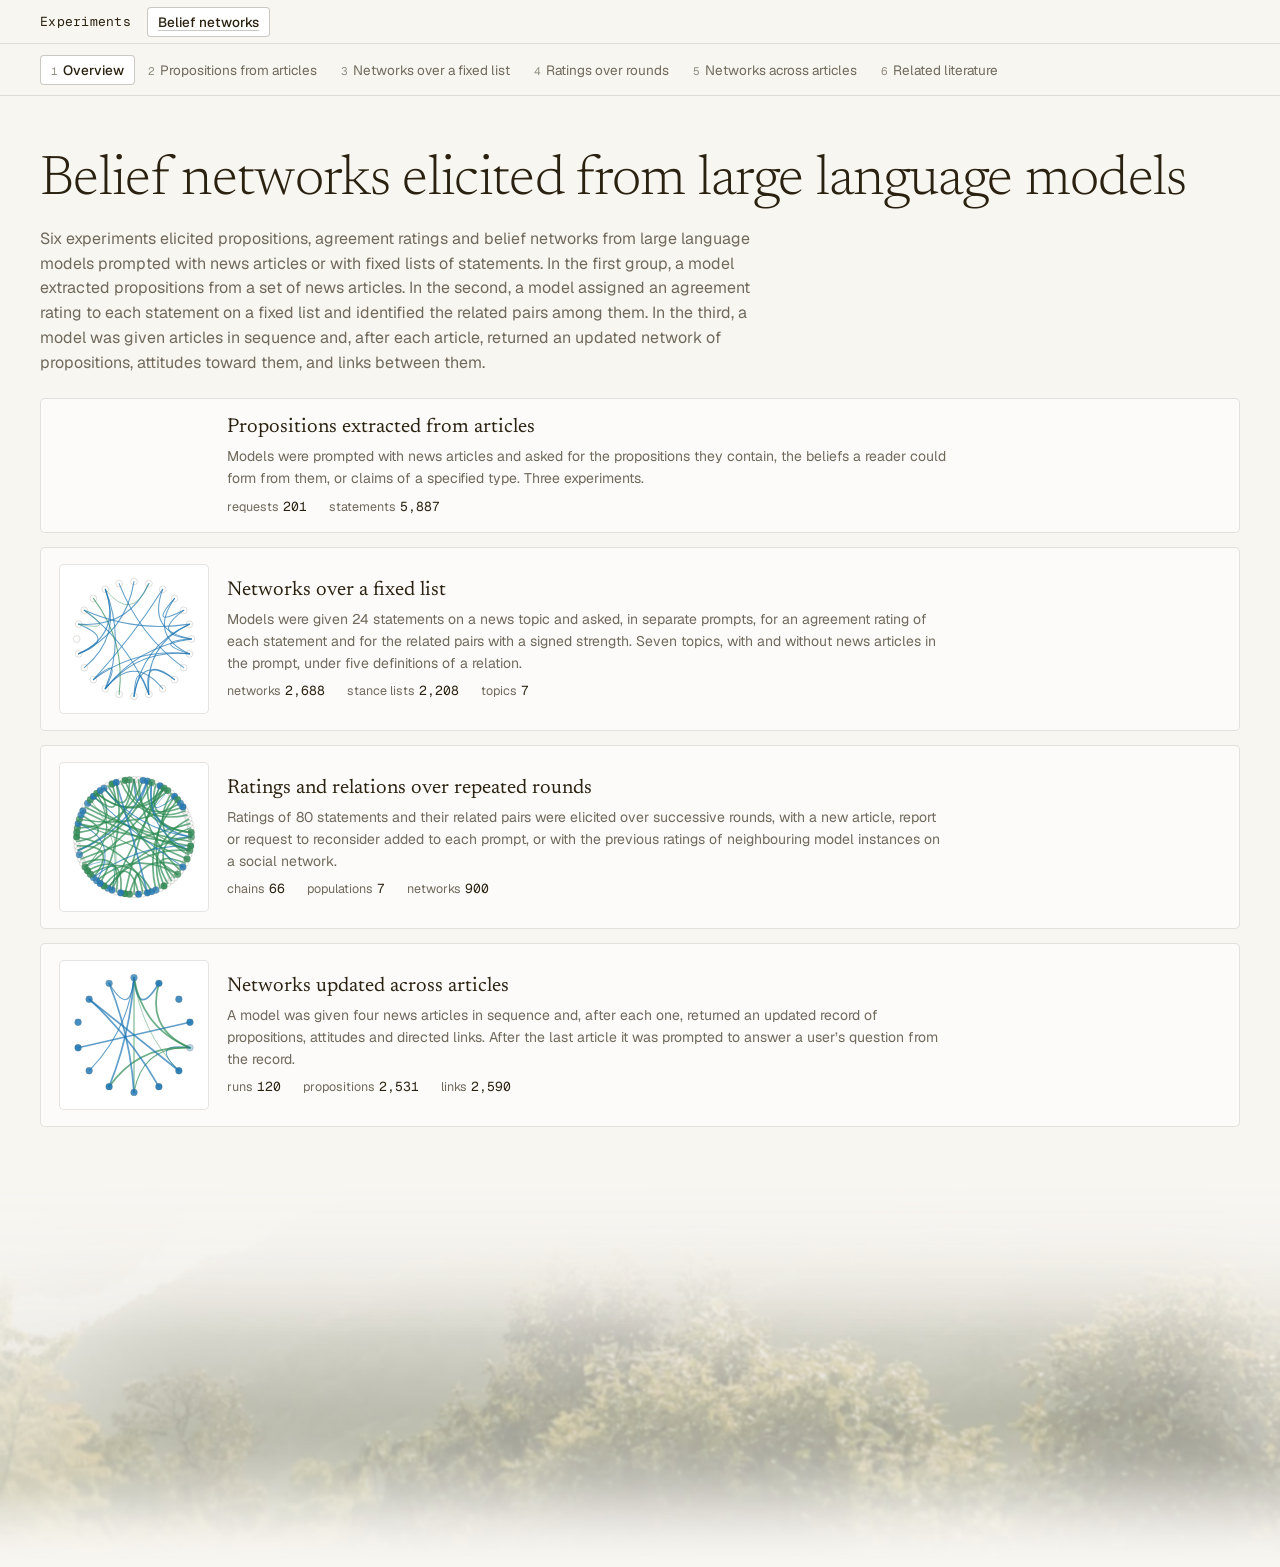
==== commit 2697704f: "Update the Belief networks site Co-Authored-By: Claude Opus 5.5 <noreply@anthropic.com>" ====
--- a/belief-networks/index.html
+++ b/belief-networks/index.html
@@ -742,6 +742,49 @@
 .tchart .al{fill:none;stroke:var(--ink-3);stroke-width:1.2;opacity:.7}
 .tchart .al.on{stroke:var(--ink);stroke-width:2.2;opacity:1}
 .tchart .ad{fill:var(--ink-3)}.tchart .ad.on{fill:var(--ink)}
+/* related literature */
+.litnav{display:flex;flex-wrap:wrap;gap:6px}
+.lit{max-width:920px}
+.lit .grp-h{font:300 var(--t-section)/var(--lh-section) var(--font-serif);margin:44px 0 6px}
+.lit .grp-h .cnt{font:400 12px var(--font-mono);color:var(--ink-3);margin-left:10px;letter-spacing:.02em}
+.lit .sub-h{font:500 11.5px var(--font-mono);letter-spacing:.08em;text-transform:uppercase;color:var(--ink-2);margin:26px 0 4px}
+.refs{list-style:none;margin:0;padding:0}
+.ref{display:grid;grid-template-columns:52px minmax(0,1fr);gap:0 16px;padding:16px 0;border-top:1px solid var(--rule)}
+.ref .yr{font:400 13px/1.9 var(--font-mono);color:var(--ink-3)}
+.ref .au{font-size:14px;line-height:1.5;color:var(--ink-2)}
+.ref .ti{font:400 19px/1.35 var(--font-serif);color:var(--ink);margin:3px 0 2px;text-wrap:pretty}
+.ref .ve{font-size:14px;line-height:1.55;color:var(--ink-2)}
+.ref .lk{display:flex;flex-wrap:wrap;align-items:baseline;gap:4px 16px;margin-top:8px;font:400 12px/1.5 var(--font-mono)}
+.ref .lk a{color:var(--ink);text-underline-offset:3px}
+.ref .lk .doi{color:var(--ink-3);word-break:break-all}
+.ref .tag{border:1px solid var(--rule-strong);border-radius:var(--r-control);padding:0 7px;color:var(--ink-2);text-transform:none;letter-spacing:0}
+@media (max-width:640px){.ref{grid-template-columns:minmax(0,1fr)}.ref .yr{line-height:1.4}}
+/* his notes on a paper: the passage around each mark, the marked words in one soft gold */
+:root{--hl-gold:rgba(214,166,60,.30);--hl-gold-dot:#b98a2c}
+.ref .notes-btn{display:inline-flex;align-items:center;gap:7px;font:inherit;color:var(--ink);background:none;border:1px solid var(--rule-strong);border-radius:var(--r-pill);padding:1px 10px 1px 8px;cursor:pointer}
+.ref .notes-btn:hover{background:var(--wash)}
+.ref .notes-btn i{width:7px;height:7px;border-radius:50%;background:var(--hl-gold-dot)}
+.ref .notes-btn b{font-weight:400;color:var(--ink-3)}
+.nv{position:fixed;inset:0;z-index:60;display:flex;justify-content:center;align-items:flex-start;padding:28px 16px}
+.nv-back{position:absolute;inset:0;background:rgba(248,246,241,.74);-webkit-backdrop-filter:blur(8px);backdrop-filter:blur(8px)}
+.nv-panel{position:relative;width:min(780px,100%);max-height:calc(100vh - 56px);overflow:auto;background:var(--stage);border:1px solid var(--rule);border-radius:8px;box-shadow:var(--shadow-lift);overscroll-behavior:contain}
+.nv-head{position:sticky;top:0;z-index:1;background:rgba(255,255,255,.94);-webkit-backdrop-filter:blur(10px);backdrop-filter:blur(10px);border-bottom:1px solid var(--rule);padding:20px 56px 14px 28px}
+.nv-head .au{font-size:13px;color:var(--ink-2)}
+.nv-head h2{font:400 22px/1.3 var(--font-serif);margin:4px 0 6px;text-wrap:balance}
+.nv-head .sub{font:400 12px var(--font-mono);color:var(--ink-3)}
+.nv-head .sub i{display:inline-block;width:18px;height:9px;border-radius:2px;background:var(--hl-gold);vertical-align:-1px;margin-right:6px}
+.nv-x{position:absolute;top:14px;right:14px;width:32px;height:32px;border-radius:50%;border:1px solid var(--rule);background:var(--stage);color:var(--ink-2);font-size:18px;line-height:1;cursor:pointer}
+.nv-x:hover{color:var(--ink);background:var(--wash)}
+.nv-list{list-style:none;margin:0;padding:6px 28px 28px}
+.nv-item{display:grid;grid-template-columns:44px minmax(0,1fr);gap:0 16px;padding:18px 0;border-bottom:1px solid var(--rule)}
+.nv-item:last-child{border-bottom:0}
+.nv-pg{font:400 12px/1.9 var(--font-mono);color:var(--ink-3)}
+.nv-p{margin:0;font:400 16.5px/1.7 var(--font-serif);color:var(--ink-2)}
+.nv-p mark{background:var(--hl-gold);color:var(--ink);border-radius:2px;padding:1px 1px;-webkit-box-decoration-break:clone;box-decoration-break:clone}
+.nv-c{margin-top:10px;padding-left:12px;border-left:2px solid var(--rule-strong);font-size:14px;line-height:1.55;color:var(--ink)}
+.nv-c span{display:block;font:400 10.5px var(--font-mono);letter-spacing:.08em;text-transform:uppercase;color:var(--ink-3);margin-bottom:2px}
+body.nv-open{overflow:hidden}
+@media (max-width:640px){.nv{padding:0}.nv-panel{max-height:100vh;height:100vh;border-radius:0;border:0}.nv-head{padding:16px 52px 12px 16px}.nv-list{padding:4px 16px 24px}.nv-item{grid-template-columns:minmax(0,1fr)}.nv-pg{line-height:1.4}}
 </style>
 </head>
 <body>
@@ -757,6 +800,7 @@
     <button class="tab" role="tab" data-view="cal"><span class="n">3</span>Networks over a fixed list</button>
     <button class="tab" role="tab" data-view="x3"><span class="n">4</span>Ratings over rounds</button>
     <button class="tab" role="tab" data-view="runs"><span class="n">5</span>Networks across articles</button>
+    <button class="tab" role="tab" data-view="lit"><span class="n">6</span>Related literature</button>
   </nav>
 </header>
 <main id="main">
@@ -813,6 +857,7 @@
     else if(parts[0]==="x3" && parts[1]==="a"){ tab = "x3"; r = openX3Chain(view, parts[2], params); }
     else if(parts[0]==="x3" && parts[1]==="b"){ tab = "x3"; r = openX3Pop(view, parts[2], params); }
     else if(parts[0]==="x3"){ tab = "x3"; r = openX3(view, params); }
+    else if(parts[0]==="lit"){ tab = "lit"; r = openLit(view); }
     else r = openOverview(view);
   }catch(e){ fail(e); }
   $$(".topbar .tab").forEach(t => t.setAttribute("aria-selected", t.dataset.view===tab ? "true" : "false"));
@@ -1822,6 +1867,71 @@
 const RESULT_OF = {exp1: "#/p1/exp1", gen3: "#/p1/gen3", exp8: "#/p1/exp8", cal: "#/cal/aidc", exp3: "#/x3", exp9: "#/runs"};
 const TAB_OF = {exp1: "p1", gen3: "p1", exp8: "p1", cal: "cal", exp3: "x3", exp9: "runs"};
 
+/* ------------------------------------------------------------------ related literature */
+let LIT = null, NOTES = {};
+const ini = g => (g || "").replace(/\./g, ". ").split(/\s+/).filter(Boolean).map(w => w.split("-").map(x => x[0].toUpperCase() + ".").join("-")).join(" ");
+const andList = n => n.length < 2 ? n.join("") : n.slice(0, -1).join(", ") + ", & " + n[n.length - 1];
+const refAuthors = a => andList(a.map(([f, g]) => `${f}, ${ini(g)}`));
+function refVenue(r){
+  const pp = r.pages ? ` (pp. ${esc(r.pages)})` : "";
+  if(r.type==="journal") return `<i>${esc(r.container)}</i>${r.volume ? `, <i>${esc(r.volume)}</i>` : ""}${r.issue ? `(${esc(r.issue)})` : ""}${r.pages ? `, ${esc(r.pages)}` : r.article ? `, Article ${esc(r.article)}` : ""}.`;
+  if(r.type==="conference") return `In <i>${esc(r.container)}</i>${r.series ? ` (${esc(r.series)}, Vol. ${esc(r.volume)})` : ""}${pp}.${r.publisher ? ` ${esc(r.publisher)}.` : ""}`;
+  if(r.type==="chapter") return `In ${esc(andList(r.editors.map(([f, g]) => `${ini(g)} ${f}`)))} (Eds.), <i>${esc(r.container)}</i>${pp}. ${esc(r.publisher)}.`;
+  if(r.type==="thesis") return `Doctoral dissertation, ${esc(r.institution)}.${r.publisher ? ` ${esc(r.publisher)}.` : ""}`;
+  return `Preprint, arXiv:${esc(r.arxiv)}.`;
+}
+function refItem(k, r){
+  const pub = r.type==="preprint" ? `<a href="${esc(r.url)}" target="_blank" rel="noopener">arXiv ↗</a>` : `<a href="${esc(r.url)}" target="_blank" rel="noopener">Published version ↗</a>`;
+  const arx = r.arxiv && r.type!=="preprint" ? `<a href="https://arxiv.org/abs/${esc(r.arxiv)}" target="_blank" rel="noopener">arXiv ↗</a>` : "";
+  const doi = r.doi ? `<span class="doi">doi:${esc(r.doi)}</span>` : "";
+  return `<li class="ref" id="ref-${esc(k)}"><span class="yr">${esc(r.year)}</span><div>
+    <div class="au">${esc(refAuthors(r.authors))}</div>
+    <div class="ti">${r.type==="thesis" ? `<i>${esc(r.title)}</i>` : esc(r.title)}</div>
+    <div class="ve">${refVenue(r)}</div>
+    <div class="lk">${NOTES[k] ? `<button class="notes-btn" data-k="${esc(k)}" aria-haspopup="dialog"><i></i>Notes <b>${NOTES[k].marks}</b></button>` : ""}${r.type!=="journal" ? `<span class="tag">${esc(r.venue)}</span>` : ""}${pub}${arx}${doi}</div></div></li>`;
+}
+async function openLit(v){
+  title("Related literature");
+  if(!LIT){ LIT = await getJSON(SITE.files.lit); NOTES = await getJSON(SITE.files.notes).catch(() => ({})); }
+  const n = Object.keys(LIT.refs).length;
+  const count = g => g.sub.reduce((a, s) => a + s.refs.length, 0);
+  v.innerHTML = `<div class="wrap viewhead">
+      <h1 class="title">Related literature</h1>
+      <p class="lead">${n} works, grouped by subject. Each entry links to the published version and, where one exists, to the arXiv version.</p>
+      <div class="litnav">${LIT.groups.map(g => `<button class="chip" data-g="${esc(g.id)}">${esc(g.name)} <span class="faint">${count(g)}</span></button>`).join("")}</div>
+    </div>
+    <div class="wrap lit">${LIT.groups.map(g => `<section aria-labelledby="lg-${esc(g.id)}"><h2 class="grp-h" id="lg-${esc(g.id)}">${esc(g.name)}<span class="cnt">${count(g)}</span></h2>
+      ${g.sub.map(s => `${s.name ? `<h3 class="sub-h">${esc(s.name)}</h3>` : ""}<ol class="refs">${s.refs.map(k => refItem(k, LIT.refs[k])).join("")}</ol>`).join("")}</section>`).join("")}</div>`;
+  v.querySelectorAll(".litnav .chip").forEach(b => b.addEventListener("click", () => document.getElementById("lg-" + b.dataset.g).scrollIntoView({behavior: "smooth", block: "start"})));
+  v.querySelectorAll(".notes-btn").forEach(b => b.addEventListener("click", () => openNotes(b.dataset.k, b)));
+}
+/* the parts of a passage as stored, with the paper's own spacing (none where a mark begins or ends inside a word) */
+const joinParts = parts => parts.map(([s, m]) => m ? `<mark>${esc(s)}</mark>` : esc(s.replace(/\s{2,}/g, " "))).join("");
+function openNotes(k, from){
+  const r = LIT.refs[k], N = NOTES[k], L = N.passages, nc = L.reduce((a, n) => a + (n.comments || []).length, 0);
+  const box = document.createElement("div");
+  box.className = "nv";
+  box.setAttribute("role", "dialog"); box.setAttribute("aria-modal", "true"); box.setAttribute("aria-labelledby", "nv-t");
+  box.innerHTML = `<div class="nv-back"></div><article class="nv-panel" tabindex="-1">
+    <header class="nv-head"><div class="au">${esc(refAuthors(r.authors))} (${esc(r.year)}) · ${esc(r.venue)}</div>
+      <h2 id="nv-t">${esc(r.title)}</h2>
+      <div class="sub"><i></i>${plural(N.marks, "mark")}${L.length !== N.marks ? ` in ${plural(L.length, "passage")}` : ""}${nc ? `, ${plural(nc, "comment")}` : ""}, in page order. Page numbers are the PDF's.</div>
+      <button class="nv-x" aria-label="Close the notes">×</button></header>
+    <ol class="nv-list">${L.map(n => `<li class="nv-item"><span class="nv-pg">p. ${esc(n.page)}</span><div>
+      <p class="nv-p">${joinParts(n.parts)}</p>
+      ${(n.comments || []).map(c => `<div class="nv-c"><span>Comment${n.parts.filter(x => x[1]).length > 1 ? ` on “${esc(c.on)}…”` : ""}</span>${esc(c.text)}</div>`).join("")}</div></li>`).join("")}</ol></article>`;
+  document.body.appendChild(box);
+  document.body.classList.add("nv-open");
+  const panel = box.querySelector(".nv-panel");
+  panel.focus();
+  const close = () => { box.remove(); document.body.classList.remove("nv-open"); document.removeEventListener("keydown", key); if(from) from.focus(); };
+  const key = e => { if(e.key === "Escape") close(); };
+  document.addEventListener("keydown", key);
+  box.querySelector(".nv-back").addEventListener("click", close);
+  box.querySelector(".nv-x").addEventListener("click", close);
+  window.addEventListener("hashchange", close, {once: true});
+}
+
 /* ------------------------------------------------------------------ start */
 (async () => {
   try{ SITE = await getJSON("assets/site.json"); route(); }
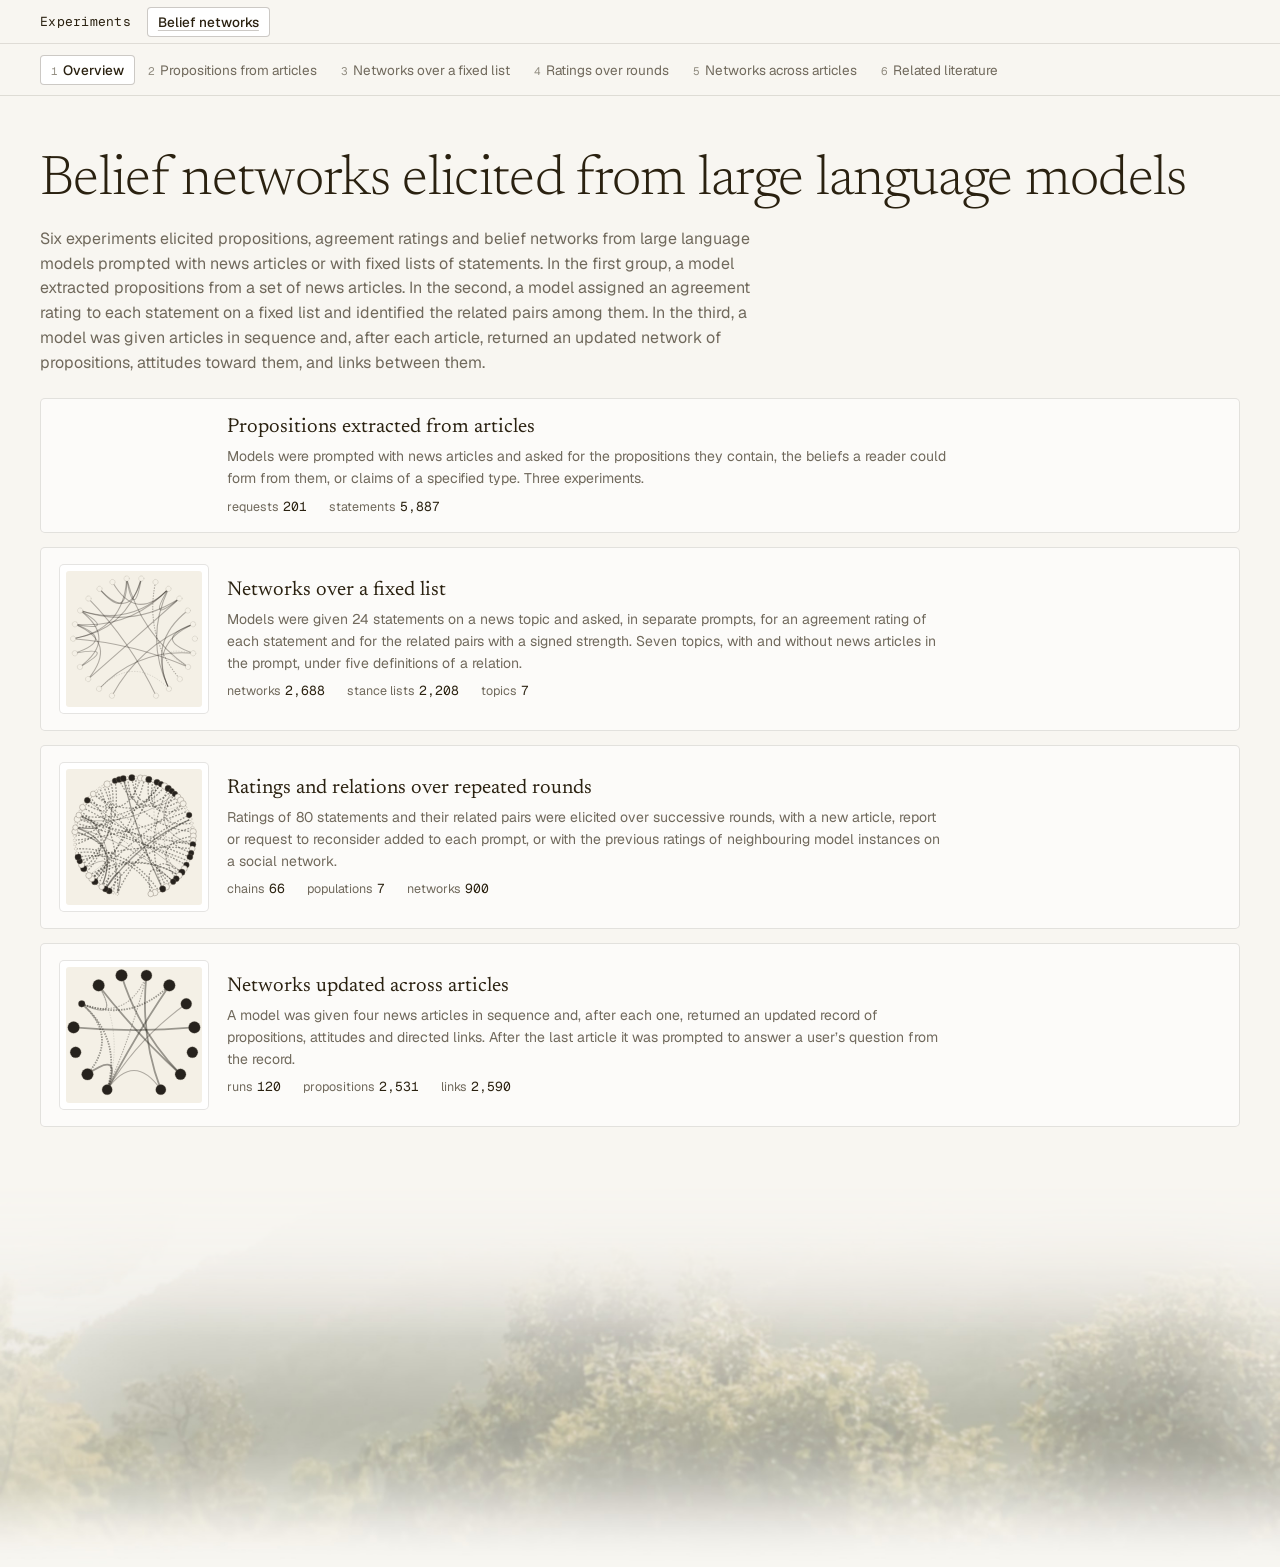
==== commit 6246e87f: "Update the Belief networks site Co-Authored-By: Claude Opus 5.5 <noreply@anthropic.com>" ====
--- a/belief-networks/index.html
+++ b/belief-networks/index.html
@@ -6,6 +6,7 @@
 <title>Belief networks · Experiments</title>
 <link rel="icon" href="data:,">
 <link rel="stylesheet" href="assets/fonts/fonts-local.css">
+<link rel="stylesheet" href="https://fonts.googleapis.com/css2?family=Space+Grotesk:wght@400;500;600&family=Space+Mono:wght@400;700&display=swap">
 <style>
 
 
@@ -578,7 +579,7 @@
 .srow .id{font:400 12px var(--font-mono);color:var(--ink-3)}
 .srow .v{font:400 12.5px var(--font-mono);white-space:nowrap;text-align:right}
 .srow .m{grid-column:2;font-size:12px;color:var(--ink-3)}
-.pos{color:var(--c-real)}.neg{color:var(--c-neg-ink)}
+.pos{color:#9c4f3f}.neg{color:#67788a}
 .more{justify-self:start;margin-top:8px}
 .copyok{font-size:12.5px;color:var(--ink-2)}
 .raw{margin:0;background:var(--stage);border:1px solid var(--rule);border-radius:var(--r-card);padding:12px 14px;font:400 12.5px/1.6 var(--font-mono);white-space:pre-wrap;overflow-wrap:anywhere;max-height:560px;overflow-y:auto}
@@ -670,7 +671,7 @@
 .mh:first-child{margin-top:0}
 .strip{width:100px;height:14px;vertical-align:middle;flex-shrink:0}
 .strip line{stroke:var(--rule-strong);stroke-width:1}
-.strip .sp{fill:var(--c-real);fill-opacity:.55}.strip .sn{fill:var(--c-neg);fill-opacity:.55}.strip .s0{fill:var(--ink-3)}
+.strip circle{stroke:#26221d;stroke-width:.7}.strip .sp{fill:#26221d}.strip .sn,.strip .s0{fill:#f4f0e6}
 .nul{font:400 10.5px var(--font-mono);color:var(--ink-3);margin-left:6px;white-space:nowrap}
 .stt td.sv{white-space:nowrap;vertical-align:middle}
 .stt .md{display:inline-block;min-width:34px;font:400 12.5px var(--font-mono);text-align:right;margin-right:8px}
@@ -785,6 +786,40 @@
 .nv-c span{display:block;font:400 10.5px var(--font-mono);letter-spacing:.08em;text-transform:uppercase;color:var(--ink-3);margin-bottom:2px}
 body.nv-open{overflow:hidden}
 @media (max-width:640px){.nv{padding:0}.nv-panel{max-height:100vh;height:100vh;border-radius:0;border:0}.nv-head{padding:16px 52px 12px 16px}.nv-list{padding:4px 16px 24px}.nv-item{grid-template-columns:minmax(0,1fr)}.nv-pg{line-height:1.4}}
+/* the settled graph rendering's own look (graph_frame.html, light theme), inside a graph box only */
+.gf{--paper:#f4f0e6;--paper-lift:#f8f5ee;--deep:#e7e1d3;--ink:#26221d;--ink-soft:#7a7264;--ink-faint:#a89f8e;--line:rgba(38,34,29,.12);--line-strong:rgba(38,34,29,.3);
+  --accent:#a8432e;--pos:#9c4f3f;--neg:#67788a;--edge:38,34,29;--sans:'Space Grotesk',system-ui,-apple-system,sans-serif;--mono:'Space Mono',ui-monospace,Menlo,monospace;
+  --t-micro:.18s;--t-move:.52s;--ease:cubic-bezier(.2,.72,.18,1);--shadow:0 24px 60px -22px rgba(38,34,29,.30),0 1px 0 rgba(255,253,248,.65) inset;
+  position:relative;background:var(--paper);color:var(--ink);font:400 15px/1.55 var(--sans);border-radius:3px}
+.gf svg{display:block;width:100%;height:auto;max-width:720px;margin:0 auto;overflow:visible}
+.gf .edge{fill:none;transition:opacity var(--t-move) var(--ease),stroke var(--t-micro)}
+.gf .hit{fill:none;stroke:transparent;stroke-width:9;cursor:pointer}
+.gf .node{cursor:pointer}
+.gf .node circle.dot{transition:r var(--t-micro) var(--ease)}
+.gf .node text{font:500 11.5px var(--sans);fill:var(--ink);transition:opacity var(--t-move) var(--ease)}
+.gf .node text.id{font:400 9px var(--mono);fill:var(--ink-faint)}
+.gf .arc{fill:none;stroke:var(--line-strong);stroke-width:1}
+.gf .arclabel{font:400 9.5px var(--mono);letter-spacing:.14em;fill:var(--ink-soft);text-transform:uppercase}
+.gf .ghost{fill:none;stroke:none}
+.gf .node text.rlabel{font:500 11px var(--sans);fill:var(--ink)}
+.gf .rlabel tspan.id{font:400 9px var(--mono);fill:var(--ink-faint)}
+.gf .sublabel{font:400 10px var(--sans);font-style:italic;fill:var(--ink-faint)}
+.gf-tip{position:absolute;pointer-events:none;background:var(--paper-lift);border:1px solid var(--line);border-radius:3px;
+  box-shadow:var(--shadow);padding:10px 12px;max-width:19rem;font-size:.85rem;line-height:1.4;opacity:0;
+  transition:opacity var(--t-micro) var(--ease);z-index:3;color:var(--ink)}
+.gf-tip.on{opacity:1}
+.gf-tip .w{font:700 .8rem var(--mono);margin-top:6px}
+.gf-tip .eyebrow{font:400 .66rem/1.3 var(--mono);letter-spacing:.12em;text-transform:uppercase;color:var(--ink-soft)}
+.gf .gf-enter{animation:gfin var(--t-move) var(--ease)}
+@keyframes gfin{from{opacity:0}to{opacity:1}}
+.gf-mini{pointer-events:none}
+.gf-mini svg{max-width:none}
+.x3key{margin:0 6px 10px;font-size:12.5px;line-height:1.5;color:var(--ink-2);max-width:72ch}
+.netbox .gf svg{max-height:calc(100vh - var(--bar-h) - 150px)}
+.key > span{display:inline-flex;align-items:center;gap:6px}
+.key > span.kc{display:inline}
+.netbox .key svg{flex:none;display:inline-block;width:auto;height:auto;max-height:none}
+@media (prefers-reduced-motion:reduce){.gf *{transition:none!important;animation:none!important}}
 </style>
 </head>
 <body>
@@ -861,14 +896,35 @@
     else r = openOverview(view);
   }catch(e){ fail(e); }
   $$(".topbar .tab").forEach(t => t.setAttribute("aria-selected", t.dataset.view===tab ? "true" : "false"));
-  Promise.resolve(r).catch(fail);
+  return Promise.resolve(r).catch(fail);
+}
+/* an option changed on the same kind of page (another run, model, round, agent, filter or step): the page is drawn again
+   where the reader is, and the statement chosen in a graph stays chosen; any other link starts at the top */
+const PAGEFOCUS = new Map();
+function pageKind(){
+  const {parts} = parseHash(), a = parts[0] || "";
+  return a==="cal" ? (parts[2]==="net" ? "calnet" : "cal") : a==="x3" ? "x3" + (parts[1] || "") : a==="e" ? (parts[2]==="p" ? "prompt:" + parts[1] : "e:" + parts[1]) : a;
+}
+let LASTKIND = null;
+/* where the graph box sits on screen, so a redraw can put it back exactly there even when the text above it changed length */
+const anchorTop = () => { const a = $("#view .runbody") || $("#view .thumbs") || $("#view .plist"); return a ? a.getBoundingClientRect().top : null; };
+function keepPlace(draw){
+  const before = anchorTop(), y = window.scrollY;
+  const done = () => { window.scrollTo(0, y); const after = anchorTop(); if(before!=null && after!=null && Math.abs(after - before) > 1) window.scrollBy(0, after - before); };
+  const r = draw();
+  if(r && r.then) return r.then(done);
+  done();
 }
 function fail(e){ window.__ERRS = (window.__ERRS||[]).concat(String(e && e.stack || e)); $("#view").insertAdjacentHTML("afterbegin", `<div class="wrap"><p class="empty bad">This page could not be drawn: ${esc(e && e.message || e)}</p></div>`); }
 function go(hash){ if(location.hash === "#" + hash) route(); else location.hash = hash; }
 $$(".topbar .tab").forEach(t => t.addEventListener("click", () => {
   const v = t.dataset.view; go(v==="home" ? "/" : "/" + v);
 }));
-window.addEventListener("hashchange", () => { route(); window.scrollTo(0, 0); });
+window.addEventListener("hashchange", () => {
+  const k = pageKind(), soft = k===LASTKIND;
+  LASTKIND = k;
+  if(soft) keepPlace(route); else { route(); window.scrollTo(0, 0); }
+});
 window.addEventListener("scroll", () => { document.documentElement.dataset.bar = window.scrollY > 6 ? "veil" : ""; }, {passive:true});
 function title(t){ document.title = (t ? t + " · " : "") + "Belief networks · Experiments"; }
 
@@ -1133,11 +1189,16 @@
 const attCls = a => a>0 ? "pos" : a<0 ? "neg" : "faint";
 const alive = s => s.props.filter(p => !p[3]);
 
-function runKey(n3, added){
-  return `<div class="key"><span><i style="background:var(--c-real)"></i>agree</span><span><i style="background:var(--c-neg)"></i>disagree</span><span>paler: attitude nearer 0</span>${n3
-    ? `<span><s style="color:var(--c-real)"></s>fit</span><span><s style="color:var(--c-neg)"></s>clash</span>`
-    : `<span><s style="color:var(--c-real)"></s>supports</span><span><s style="color:var(--c-neg)"></s>counts against</span>`}<span>thicker: stronger link</span>${added ? `<span><i style="border:2.5px solid var(--light);background:none;width:6px;height:6px"></i>added at this step</span>` : ""}</div>`;
-}
+/* the key under a graph, in the rendering's own terms (graph_frame.html): fill is the sign, size the strength, links are
+   ink and dashed when negative, and the links of a chosen node take the two colours */
+const KEYDOT = (fill, dash) => `<svg width="12" height="12" aria-hidden="true"><circle cx="6" cy="6" r="4.4" fill="${fill}" stroke="#26221d" stroke-width="1.3"${dash ? ' stroke-dasharray="2 2"' : ""}/></svg>`;
+const KEYLINE = dash => `<svg width="22" height="8" aria-hidden="true"><line x1="1" y1="4" x2="21" y2="4" stroke="rgba(38,34,29,.5)" stroke-width="1.8"${dash ? ' stroke-dasharray="5 4"' : ""}/></svg>`;
+function gfKey(noun, unit, pos, neg, arrows, note, mini){
+  return `<div class="key"><span>${KEYDOT("#26221d")}agreed with</span><span>${KEYDOT("#f4f0e6")}disagreed with, or 0</span><span>${KEYDOT("#f4f0e6", true)}no ${noun} (null)</span><span>larger: stronger ${noun}${note ? ", " + esc(note) : ""}</span>
+    <span>${KEYLINE()}${pos}</span><span>${KEYLINE(true)}${neg}</span><span>thicker and darker: a stronger link</span>${arrows ? `<span>arrowhead: the ${unit} a link is a reason for</span>` : ""}
+    ${mini ? "" : `<span class="kc">choose a ${unit} to colour its links: <b style="color:#9c4f3f;font-weight:500">${pos}</b>, <b style="color:#67788a;font-weight:500">${neg}</b></span>`}</div>`;
+}
+function runKey(n3, mini){ return n3 ? gfKey("attitude", "proposition", "fit", "clash", false, "", mini) : gfKey("attitude", "proposition", "supports", "counts against", true, "", mini); }
 
 function runTerms(){
   return `<dl class="defs">
@@ -1180,7 +1241,7 @@
         <div class="pick" id="rfilt"></div>
         <div id="rqtext"></div>
         <div class="thumbs" id="rthumbs"></div>
-        ${runKey(false, false)}
+        ${runKey(false, true)}
       </section>
       <section class="sec" aria-labelledby="rh-find"><h2 id="rh-find">Search the propositions</h2>
         <p class="lead">Every proposition in the ${R.runs.length} final records. A result opens its run with the proposition selected.</p>
@@ -1224,38 +1285,168 @@
   $("#rfind", v).addEventListener("input", () => { clearTimeout(t); t = setTimeout(find, 120); });
 }
 
-function netSVG(s, n3, newIds, mini, dir, focal){
-  focal = focal || new Set();
-  const P = s.props, n = P.length, cx = 320, cy = 320, R0 = mini ? 270 : n > 24 ? 250 : 225, nr = mini ? 16 : n > 30 ? 8 : 11, W = mini ? [0, 3, 5, 8] : [0, 1.2, 2.4, 4];
-  const pos = {};
-  P.forEach((p, i) => { const a = -Math.PI/2 + 2*Math.PI*i/Math.max(n, 1); pos[p[0]] = {x: cx + R0*Math.cos(a), y: cy + R0*Math.sin(a), a}; });
-  const f1 = x => x.toFixed(1);
-  const links = s.links.map(l => {
-    const p = pos[l[0]], q = pos[l[1]];
-    if(!p || !q) return "";
-    const kind = n3 ? (l[2] > 0 ? "s" : "a") : l[2], w = n3 ? Math.abs(l[2]) : l[3];
-    const mx = (p.x + q.x)/2, my = (p.y + q.y)/2, c = {x: cx + (mx - cx)*.3, y: cy + (my - cy)*.3};
-    let ex = q.x, ey = q.y;
-    if((!n3 || dir) && !mini){ const dx = q.x - c.x, dy = q.y - c.y, d = Math.hypot(dx, dy) || 1; ex = q.x - dx/d*(nr + 3); ey = q.y - dy/d*(nr + 3); }
-    return `<path class="lk ${kind}" data-a="${esc(l[0])}" data-b="${esc(l[1])}" d="M${f1(p.x)},${f1(p.y)} Q${f1(c.x)},${f1(c.y)} ${f1(ex)},${f1(ey)}" stroke-width="${W[w] || W[1]}"${(n3 && !dir) || mini ? "" : ` marker-end="url(#ar-${kind})"`}/>`;
-  }).join("");
-  const nodes = P.map(p => {
-    const [pid, text, att, dropped] = p, q = pos[pid], lx = cx + (R0 + 20)*Math.cos(q.a), ly = cy + (R0 + 20)*Math.sin(q.a);
-    const op = att==null ? 0 : .15 + .85*Math.min(1, Math.abs(att)/10), col = att > 0 ? "var(--c-real)" : att < 0 ? "var(--c-neg)" : "var(--stage)";
-    const circle = `<circle cx="${f1(q.x)}" cy="${f1(q.y)}" r="${nr}" style="fill:${col};fill-opacity:${op}"/>`;
-    if(mini) return `<g class="node${dropped ? " dropped" : ""}${focal.has(pid) ? " focal" : ""}">${circle}</g>`;
-    const anchor = Math.abs(Math.cos(q.a)) < .3 ? "middle" : Math.cos(q.a) > 0 ? "start" : "end";
-    return `<g class="node${dropped ? " dropped" : ""}${newIds.has(pid) ? " new" : ""}${focal.has(pid) ? " focal" : ""}" data-id="${esc(pid)}" tabindex="0" role="button" aria-label="${esc(pid)}, attitude ${esc(signed(att))}: ${esc(text)}">${circle}<text x="${f1(lx)}" y="${f1(ly)}" text-anchor="${anchor}" dominant-baseline="middle"${n > 40 ? ' class="hide"' : ""}>${esc(pid)}</text><title>${esc(pid)} (${esc(signed(att))}) ${esc(text)}</title></g>`;
-  }).join("");
-  if(mini) return `<svg viewBox="0 0 640 640" aria-hidden="true">${links}${nodes}</svg>`;
-  const marks = ["s", "a"].map(k => `<marker id="ar-${k}" viewBox="0 0 10 10" refX="9" refY="5" markerWidth="8" markerHeight="8" markerUnits="userSpaceOnUse" orient="auto"><path class="ah ${k}" d="M0,0 L10,5 L0,10 z"/></marker>`).join("");
-  return `<svg viewBox="-40 -30 720 700" role="img" aria-label="The record drawn as a network: ${n} propositions and ${s.links.length} links"><defs>${marks}</defs><g>${links}</g><g>${nodes}</g></svg>`;
-}
+/* ------------------------------------------------------------------ the settled graph rendering
+   experiments_viewer/dist/graph_frame.html, the first example graph of 28 September (owner, 21 October 2026: "yes that one",
+   "Embed it exactly"), with the experiment 9 viewer's edit for reason links (an arrowhead at the end a link points to).
+   Its layout and drawing code is copied line for line from that file; only the plumbing differs: the page hands it the
+   data and the svg (several graphs on one page, no frame), the side panel and controls are the page's own, a statement
+   absent at this step keeps its place but is not drawn, and a statement that appears since the last drawing fades in. */
+const GF_SEEN = new Map();
+function gfData(beliefs, stances, relations, opt = {}){
+  return {beliefs, sizes: {all: {stances, relations}}, kindNames: {G0: ""}, kindOrder: ["G0"], radial: beliefs.length > 24, mark: opt.mark || [],
+          wmax: 3, xmin: -10, xmax: 10, arrows: opt.arrows || null};
+}
+function gfDraw(host, G, opt = {}){
+  const svg = host.querySelector("svg"), tip = host.querySelector(".gf-tip");
+  const XMIN=G.xmin??-10,XMAX=G.xmax??10,XM=(XMIN+XMAX)/2,XH=(XMAX-XMIN)/2;
+  const NS="http://www.w3.org/2000/svg";
+  const KIND=Object.assign({F:"factual",I:"interpretive",E:"evaluative"},G.kindNames||{});
+  const SUBORDER=["event","quantity","rule","characterising","causal","predictive","moral","prescriptive"];
+  const SUBNAME={event:"event or state",quantity:"quantity",rule:"rule or status",characterising:"characterising",causal:"causal",predictive:"predictive",moral:"moral",prescriptive:"prescriptive"};
+  const HASSUB=!!G.radial||G.beliefs.some(b=>b.subtype);
+  const kindLabel=b=>(KIND[b.kind]||"")+(b.subtype?" · "+(SUBNAME[b.subtype]||b.subtype):"");
+  const size="all",beliefs=G.beliefs,byId=Object.fromEntries(beliefs.map(b=>[b.id,b]));
+  const rel=(sz,a,b)=>{const r=G.sizes[sz].relations;return r[a+"-"+b]??r[b+"-"+a]??0};
+  const el=(t,a={},p)=>{const e=document.createElementNS(NS,t);for(const k in a)e.setAttribute(k,a[k]);p&&p.appendChild(e);return e};
+  const fmtw=v=>Number.isInteger(v)?v:v.toFixed(2);
+  const sgn=v=>v==null?"null":v>0?(XM===0?"+":"")+fmtw(v):v<0?"−"+fmtw(-v):"0";
+  let focus=opt.focus&&byId[opt.focus]?opt.focus:null;
+  const seen=opt.key!=null?GF_SEEN.get(opt.key):null,drawn=new Set();
+
+  function layout(n){
+    // one arc per kind, separated by wide gaps; within a kind, beliefs grouped by subtype with narrow gaps
+    const bs=beliefs.slice(0,n),kinds=G.kindOrder||["F","I","E"],gap=0.5,sgap=0.16,cx=360,cy=330,R=HASSUB?(n>16?165:n>8?150:135):(n>12?205:n>6?190:170);
+    const key=b=>b.subtype?SUBORDER.indexOf(b.subtype):0;
+    const groups=kinds.map(k=>{const items=bs.filter(b=>b.kind===k).sort((a,b)=>key(a)-key(b)||beliefs.indexOf(a)-beliefs.indexOf(b));
+      const subs=[...new Set(items.map(b=>b.subtype||""))];return {k,items,subs}});
+    const nsub=groups.reduce((t,g)=>t+g.subs.length-1,0),tot=2*Math.PI-gap*kinds.length-sgap*nsub,step=tot/n;
+    const pos={},arcs=[],subarcs=[];let a=-Math.PI/2-(groups[0].items.length*step+(groups[0].subs.length-1)*sgap)/2;
+    groups.forEach(g=>{const k0=a;
+      g.subs.forEach((st,si)=>{const it=g.items.filter(b=>(b.subtype||"")===st),s0=a;
+        it.forEach(b=>{pos[b.id]={x:cx+R*Math.cos(a+step/2),y:cy+R*Math.sin(a+step/2),a:a+step/2};a+=step});
+        subarcs.push({k:g.k,st,a0:s0,a1:a});if(si<g.subs.length-1)a+=sgap});
+      arcs.push({k:g.k,a0:k0,a1:a});a+=gap});
+    return {pos,arcs,subarcs,cx,cy,R};
+  }
+
+  function render(){
+    svg.textContent="";
+    const n=beliefs.length,L=layout(n),hideWeak=false,d=G.sizes[size];
+    const pt=(r,a)=>[L.cx+r*Math.cos(a),L.cy+r*Math.sin(a)];
+    if(!HASSUB&&!opt.mini)L.arcs.forEach(({k,a0,a1})=>{const r=L.R+(n>12?96:84),[x0,y0]=pt(r,a0),[x1,y1]=pt(r,a1);
+      el("path",{class:"arc",d:`M${x0},${y0} A${r},${r} 0 ${a1-a0>Math.PI?1:0} 1 ${x1},${y1}`},svg);
+      const am=(a0+a1)/2,[lx,ly]=pt(r+14,am);
+      const t=el("text",{class:"arclabel",x:lx,y:ly,"text-anchor":Math.abs(Math.cos(am))<.3?"middle":Math.cos(am)>0?"start":"end","dominant-baseline":"middle"},svg);t.textContent=KIND[k]});
+    const eg=el("g",{},svg),ng=el("g",{},svg);
+    const ids=beliefs.slice(0,n).map(b=>b.id);
+    const mk=opt.mini?(n>40?1:n>24?1.5:2.2):1,ew=opt.mini?(n>40?1.2:2):1;   // a thumbnail draws its nodes and links larger, to be seen at that size
+    for(let i=0;i<n;i++)for(let j=i+1;j<n;j++){
+      const a=ids[i],b=ids[j],w=rel(size,a,b);if(!w||(hideWeak&&Math.abs(w)===1))continue;
+      const p=L.pos[a],q=L.pos[b],mx=(p.x+q.x)/2,my=(p.y+q.y)/2,c={x:L.cx+(mx-L.cx)*.3,y:L.cy+(my-L.cy)*.3};
+      const dd=`M${p.x},${p.y} Q${c.x},${c.y} ${q.x},${q.y}`;
+      const on=focus&&(a===focus||b===focus),dim=focus&&!on;
+      el("path",{class:"edge",d:dd,"stroke-width":ew*((G.wmax===3&&Number.isInteger(w))?[0,.9,1.8,3][Math.abs(w)]:3*Math.min(1,Math.abs(w)/G.wmax)),
+        stroke:on?(w>0?"var(--pos)":"var(--neg)"):`rgba(var(--edge),${.14+.1*(G.wmax===3?Math.abs(w):Math.abs(w)*3/G.wmax)})`,
+        "stroke-dasharray":w<0?"5 4":"none",opacity:dim?.08:1},eg);
+      if(opt.mini)continue;
+      const h=el("path",{class:"hit",d:dd},eg);
+      if(G.arrows){const head=(to,tid)=>{const ux=to.x-c.x,uy=to.y-c.y,ul=Math.hypot(ux,uy)||1,nx=ux/ul,ny=uy/ul,rr=4+Math.abs(d.stances[tid]||0)*.55+3,tx=to.x-nx*rr,ty=to.y-ny*rr,sz=7;
+        el("path",{class:"arrow",d:`M${tx},${ty} L${tx-nx*sz-ny*sz*.45},${ty-ny*sz+nx*sz*.45} L${tx-nx*sz+ny*sz*.45},${ty-ny*sz-nx*sz*.45} Z`,
+          fill:on?(w>0?"var(--pos)":"var(--neg)"):`rgba(var(--edge),${.4+.1*Math.abs(w)})`,opacity:dim?.08:1,"pointer-events":"none"},eg)};
+        if(G.arrows[a+">"+b])head(q,b);if(G.arrows[b+">"+a])head(p,a)}
+      h.addEventListener("mouseenter",ev=>showTip(ev,G.arrows?(()=>{const ba=G.arrows[b+">"+a]&&!G.arrows[a+">"+b],x=ba?b:a,y=ba?a:b;return `<div>${esc(byId[x].text)}</div><div class="w">↓ ${w>0?"supports":"counts against"} ${sgn(w)}</div><div>${esc(byId[y].text)}</div>`})():
+        `<div>${esc(byId[a].text)}</div><div style="margin-top:6px">${esc(byId[b].text)}</div><div class="w">${sgn(w)} ${w>0?"support each other":"in conflict"}</div>`));
+      h.addEventListener("mousemove",moveTip);h.addEventListener("mouseleave",hideTip);
+    }
+    const st=d.stances,labels=[];
+    ids.forEach(id=>{if(!(id in st))return;   // not in the record at this step: its place is kept, nothing is drawn
+      const b=byId[id],p=L.pos[id],s=st[id],m=Math.abs((s??XM)-XM)*10/XH;
+      const g=el("g",{class:"node"+(seen&&!seen.has(id)?" gf-enter":""),tabindex:opt.mini?-1:0,role:opt.mini?"presentation":"button","aria-label":b.text,"data-id":id},ng);
+      drawn.add(id);
+      const r=(4+m*.55)*mk;
+      el("circle",{class:"dot",cx:p.x,cy:p.y,r:r+ (focus===id?2:0),fill:s!=null&&s>XM?"var(--ink)":"var(--paper)",
+        stroke:focus===id?"var(--accent)":"var(--ink)","stroke-width":(focus===id?2.5:1.5)*(opt.mini?Math.max(1,mk*.75):1),...(s==null?{"stroke-dasharray":"2 2"}:{})},g);
+      if(G.mark&&G.mark.includes(id))el("circle",{cx:p.x,cy:p.y,r:r+5*mk,fill:"none",stroke:"var(--accent)","stroke-width":1.2*mk},g);
+      if(opt.mini)return;
+      const dim=focus&&focus!==id&&!rel(size,focus,id);
+      if(HASSUB){const ca=Math.cos(p.a),sa=Math.sin(p.a),right=ca>=-1e-9,off=r+8,tx=p.x+off*ca,ty=p.y+off*sa,deg=p.a*180/Math.PI;
+        const t=el("text",{class:"rlabel",x:tx,y:ty,"text-anchor":right?"start":"end","dominant-baseline":"middle",
+          transform:`rotate(${right?deg:deg+180},${tx},${ty})`,opacity:dim?.35:1},g);
+        const a1=el("tspan",{},t),a2=el("tspan",{class:"id",dx:right?6:0},t);
+        if(right){a1.textContent=b.short;a2.textContent=sgn(s)}else{a1.setAttribute("class","id");a1.textContent=sgn(s);a2.setAttribute("class","");a2.setAttribute("dx",6);a2.textContent=b.short}
+        labels.push(t)}
+      else{const out=16+r,ca=Math.cos(p.a),sa=Math.sin(p.a),tx=p.x+out*ca,ty=p.y+out*sa;
+      const anchor=Math.abs(ca)<.25?"middle":ca>0?"start":"end";
+      const t=el("text",{x:tx,y:ty+ (Math.abs(ca)<.25?(sa>0?8:-2):3),"text-anchor":anchor,opacity:dim?.35:1},g);t.textContent=b.short;
+      const t2=el("text",{class:"id",x:tx,y:ty+(Math.abs(ca)<.25?(sa>0?20:-14):15),"text-anchor":anchor,opacity:dim?.35:1},g);t2.textContent=`${b.id} · ${sgn(s)}`;}
+      g.addEventListener("click",()=>setFocus(focus===id?null:id));
+      g.addEventListener("keydown",ev=>{if(ev.key==="Enter"||ev.key===" "){ev.preventDefault();setFocus(focus===id?null:id)}});
+      g.addEventListener("mouseenter",ev=>showTip(ev,`<div class="eyebrow" style="margin-bottom:4px">${kindLabel(b)}</div><div>${esc(b.text)}</div><div class="w">${s==null?"no stance given":"stance "+sgn(s)+(XM===0?" of ±"+XMAX:" on "+XMIN+" to "+XMAX)}</div>`));
+      g.addEventListener("mousemove",moveTip);g.addEventListener("mouseleave",hideTip);
+    });
+    if(HASSUB&&!opt.mini){
+      // arcs sit just beyond the longest label; subtype names run along them, kind names just outside
+      let maxLen=0;labels.forEach(t=>{try{maxLen=Math.max(maxLen,t.getComputedTextLength())}catch(e){}});if(!maxLen)maxLen=150;
+      const rA=L.R+18+maxLen+10,ag=el("g",{},svg);let pid=0;
+      const arcPath=(r,a0,a1,cls)=>{const am=(a0+a1)/2,low=Math.sin(am)>0.05,id="ap"+(pid++)+"-"+(opt.key||"");
+        const [x0,y0]=pt(r,low?a1:a0),[x1,y1]=pt(r,low?a0:a1);
+        el("path",{id,class:cls,d:`M${x0},${y0} A${r},${r} 0 ${a1-a0>Math.PI?1:0} ${low?0:1} ${x1},${y1}`},ag);return {id,low}};
+      const label=(r,a0,a1,cls,pcls,txt)=>{const {id,low}=arcPath(r,a0,a1,pcls);
+        const t=el("text",{class:cls,dy:low?11:-5},ag),tp=el("textPath",{href:"#"+id,startOffset:"50%","text-anchor":"middle"},t);tp.textContent=txt};
+      L.subarcs.forEach(({st,a0,a1})=>label(rA,a0,a1,"sublabel","arc",SUBNAME[st]||st||""));
+      L.arcs.forEach(({k,a0,a1})=>label(rA+17,a0,a1,"arclabel","ghost",KIND[k]));
+      const ext=rA+34;svg.setAttribute("viewBox",`${L.cx-ext} ${L.cy-ext} ${2*ext} ${2*ext}`);
+    }
+    else if(opt.mini){const e=L.R+24;svg.setAttribute("viewBox",`${L.cx-e} ${L.cy-e} ${2*e} ${2*e}`)}
+    else svg.setAttribute("viewBox","-60 -10 840 680");   // the frame's 720 by 660, with room at the sides for its labels
+    if(opt.key!=null&&!opt.mini)GF_SEEN.set(opt.key,drawn);
+  }
+
+  function showTip(ev,html){if(!tip)return;tip.innerHTML=html;tip.classList.add("on");moveTip(ev)}
+  function moveTip(ev){if(!tip)return;const r=host.getBoundingClientRect();let x=ev.clientX-r.left+14,y=ev.clientY-r.top+14;
+    if(x+tip.offsetWidth>r.width)x=ev.clientX-r.left-tip.offsetWidth-14;tip.style.left=Math.max(0,x)+"px";tip.style.top=y+"px"}
+  function hideTip(){tip&&tip.classList.remove("on")}
+  function setFocus(id){focus=id;hideTip();render();if(opt.onFocus)opt.onFocus(id)}
+  render();
+  return {focus: id => { focus = id && byId[id] ? id : null; hideTip(); render(); },
+          mark: ids => { G.mark = ids ? [...ids] : []; render(); }};
+}
+const gfHost = label => `<div class="gf" role="img" aria-label="${esc(label)}"><svg></svg><div class="gf-tip"></div></div>`;
+function gfMini(G){                          // a thumbnail: the same drawing without labels, as an svg string
+  const host = document.createElement("div"); host.innerHTML = `<svg aria-hidden="true"></svg>`;
+  gfDraw(host, G, {mini: true});
+  return `<div class="gf gf-mini">${host.innerHTML}</div>`;
+}
+
+const gfShort = (t, n = 28) => { t = String(t ?? ""); return t.length > n ? t.slice(0, n - 1).trimEnd() + "…" : t; };
+const gfNum = id => +String(id).replace(/\D/g, "") || 0;
+/* a record of this site ({props: [[id, text, attitude, dropped]], links}) in the rendering's data shape. Links are signed
+   pairs [a, b, w] (fit or clash, relations; "dir" when a points to b), or reason links [from, to, "s" or "a", strength],
+   which have a direction. "universe" ([[id, text]]) fixes every place on the ring, for records that change step by step */
+function gfOf(s, signed, dir, mark, universe){
+  const live = s.props.filter(p => !p[3]);
+  const all = universe || live.map(p => [p[0], p[1]]).sort((a, b) => gfNum(a[0]) - gfNum(b[0]));
+  const beliefs = all.map(([id, text]) => ({id, text, kind: "G0", short: gfShort(text)}));
+  const set = new Set(live.map(p => p[0])), stances = {}, relations = {}, arrows = {};
+  live.forEach(p => { stances[p[0]] = typeof p[2]==="number" ? p[2] : null; });
+  s.links.forEach(l => {
+    if(!set.has(l[0]) || !set.has(l[1])) return;
+    if(signed){ relations[l[0] + "-" + l[1]] = l[2]; if(dir) arrows[l[0] + ">" + l[1]] = 1; return; }
+    const w = (l[2]==="s" ? 1 : -1) * l[3], k1 = l[0] + "-" + l[1], k2 = l[1] + "-" + l[0];
+    if(relations[k1]===undefined && relations[k2]===undefined) relations[k1] = w;
+    arrows[l[0] + ">" + l[1]] = 1;
+  });
+  return gfData(beliefs, stances, relations, {mark: mark ? [...mark] : [], arrows: signed && !dir ? null : arrows});
+}
+const runUniverse = r => { const m = new Map(); r.steps.forEach(x => x.props.forEach(q => { if(!q[3] && !m.has(q[0])) m.set(q[0], q[1]); }));
+  return [...m].sort((a, b) => gfNum(a[0]) - gfNum(b[0])); };
+/* a thumbnail of a record */
+function netSVG(s, n3, newIds, mini, dir, focal){ return gfMini(gfOf(s, n3, dir, focal)); }
 
 async function openRun(v, id, params){
   const R = await loadRuns(), r = R.byId[id];
   if(!r) return openRuns(v, new URLSearchParams());
-  const n3 = r.cond.startsWith("N3"), st = {at: params.get("at") || "1", ans: 0, p: params.get("p") || null};
+  const n3 = r.cond.startsWith("N3"), st = {at: params.get("at") || "1", ans: 0, p: params.get("p") || null, deep: !!params.get("p")};
   if(!["1", "2", "3", "4", "answer"].includes(st.at)) st.at = "1";
   title(`${runName(r)} · Experiment 9`);
   const sib = (q, c, rep) => R.runs.find(x => x.q===q && x.cond===c && x.rep===rep);
@@ -1297,7 +1488,7 @@
         <div class="stepbar" role="group" aria-label="Step">${["1", "2", "3", "4"].map(a => `<button data-at="${a}" aria-pressed="${st.at===a}">After article ${a}</button>`).join("")}<button data-at="answer" aria-pressed="${atAns}">Answer</button></div>
         <p class="artline">${atAns ? `The record after the fourth article and the answers generated from it. Selecting a sentence marks the propositions it was reported to rest on.`
           : `<b>Article ${k + 1} of 4.</b> ${esc(art.outlet || "")}, ${esc(dLong(art.date))}. “${esc(art.headline || "")}” (${fmtN(art.words)} words).`}</p>
-        <div class="runbody"><div class="netbox">${netSVG(s, n3, newIds)}<div class="cap" aria-live="polite"></div>${runKey(n3, newIds.size > 0)}</div>${right}</div>
+        <div class="runbody"><div class="netbox">${gfHost("The record drawn as a network")}<div class="cap" aria-live="polite"></div>${runKey(n3)}</div>${right}</div>
         <div class="runnav">${prev ? `<a class="btn" href="#/run/${enc(prev.id)}">← Previous run</a>` : "<span></span>"}${next ? `<a class="btn" href="#/run/${enc(next.id)}">Next run →</a>` : ""}</div>
         <section class="sec" style="margin-top:8px"><details class="grp"><summary><b>Terms</b> · proposition, attitude, link, record</summary><div style="padding:4px 0 16px">${runTerms()}</div></details>
         ${runMethod(R)}
@@ -1307,44 +1498,39 @@
   }
 
   function wire(s){
-    const svg = $(".netbox svg", v), cap = $(".netbox .cap", v);
+    const cap = $(".netbox .cap", v);
     const byId = Object.fromEntries(s.props.map(p => [p[0], p]));
-    const nb = id => new Set(s.links.flatMap(l => l[0]===id ? [l[1]] : l[1]===id ? [l[0]] : []));
     let focus = null;
-    const show = (ids, touch) => {
-      $$(".node", svg).forEach(g => { g.classList.toggle("dimmed", !!ids && !ids.has(g.dataset.id)); g.classList.toggle("on", !!touch && touch.has(g.dataset.id)); });
-      $$(".lk", svg).forEach(l => l.classList.toggle("dimmed", !!ids && !((touch || ids).has(l.dataset.a) || (touch || ids).has(l.dataset.b))));
-    };
+    const gf = gfDraw($(".netbox .gf", v), gfOf(s, n3, false, null, runUniverse(r)), {key: "run:" + r.id, onFocus: id => pick(id, true, true)});
     const caption = id => {
       const p = id && byId[id];
       if(!p){ cap.innerHTML = ""; return; }
       const ls = s.links.filter(l => l[0]===id || l[1]===id).map(l => ltext(l, id));
       cap.innerHTML = `<span class="id">${esc(id)}</span> <span class="att ${attCls(p[2])}">${esc(signed(p[2]))}</span> ${esc(p[1])}<span class="ls">${ls.length ? esc(ls.join("; ")) : "no links"}</span>`;
     };
-    const pick = (id, scroll) => {
-      focus = focus===id ? null : id;
+    const pick = (id, scroll, fromGraph) => {
+      focus = fromGraph ? id : focus===id ? null : id;
+      st.p = focus;
       $$(".prow", v).forEach(x => x.classList.toggle("on", x.dataset.id===focus));
       caption(focus);
-      if(!focus) return show(null);
-      show(new Set([focus, ...nb(focus)]), new Set([focus]));
+      if(!fromGraph) gf.focus(focus);
+      if(!focus) return;
       const row = $(`.prow[data-id="${CSS.escape(focus)}"]`, v);
       if(row && scroll) row.scrollIntoView({block: "nearest", behavior: "smooth"});
       if(st.at==="answer") $$(".sent", v).forEach(x => x.classList.toggle("on", x.dataset.on.split(" ").includes(focus)));
     };
-    $$(".node", svg).forEach(g => { g.addEventListener("click", () => pick(g.dataset.id, true)); g.addEventListener("keydown", e => { if(e.key==="Enter" || e.key===" "){ e.preventDefault(); pick(g.dataset.id, true); } }); });
     $$(".prow", v).forEach(x => x.addEventListener("click", () => pick(x.dataset.id, false)));
     $$(".sent", v).forEach(x => x.addEventListener("click", () => {
       const on = !x.classList.contains("on");
       $$(".sent", v).forEach(y => y.classList.remove("on"));
-      x.classList.toggle("on", on); focus = null; caption(null);
-      const ids = new Set(x.dataset.on.split(" ").filter(Boolean));
-      show(on ? ids : null, on ? ids : null);
+      x.classList.toggle("on", on); focus = null; st.p = null; caption(null); gf.focus(null);
+      gf.mark(on ? x.dataset.on.split(" ").filter(Boolean) : []);
     }));
-    $$(".stepbar button", v).forEach(b => b.addEventListener("click", () => {
-      st.at = b.dataset.at; st.p = null; setAddr(`/run/${enc(r.id)}`, st.at==="1" ? null : new URLSearchParams({at: st.at})); draw();
+    $$(".stepbar button", v).forEach(b => b.addEventListener("click", () => {     // the same run at another step: the page stays where it is
+      st.at = b.dataset.at; setAddr(`/run/${enc(r.id)}`, st.at==="1" ? null : new URLSearchParams({at: st.at})); keepPlace(draw);
     }));
-    $$("[data-ans]", v).forEach(b => b.addEventListener("click", () => { st.ans = +b.dataset.ans; draw(); }));
-    if(st.p && byId[st.p]){ pick(st.p, false); const row = $(`.prow[data-id="${CSS.escape(st.p)}"]`, v); if(row) setTimeout(() => row.scrollIntoView({block: "center"}), 50); }
+    $$("[data-ans]", v).forEach(b => b.addEventListener("click", () => { st.ans = +b.dataset.ans; keepPlace(draw); }));
+    if(st.p && byId[st.p] && !byId[st.p][3]){ pick(st.p, false); if(st.deep){ st.deep = false; const row = $(`.prow[data-id="${CSS.escape(st.p)}"]`, v); if(row) setTimeout(() => row.scrollIntoView({block: "center"}), 50); } }
   }
   draw();
 }
@@ -1378,10 +1564,7 @@
   return {n: L.length, of: id => L.map(s => s.s[id] ?? null)};
 }
 
-function calKey(rel, medianNote){
-  const [p, n] = CAL_POSNEG[rel];
-  return `<div class="key"><span><i style="background:var(--c-real)"></i>agree</span><span><i style="background:var(--c-neg)"></i>disagree</span><span>${esc(medianNote)}</span><span><i style="border:1px solid var(--ink-2);background:var(--stage);width:8px;height:8px"></i>no stance (null)</span><span><s style="color:var(--c-real)"></s>${p}</span><span><s style="color:var(--c-neg)"></s>${n}</span><span>thicker: stronger link</span></div>`;
-}
+function calKey(rel, noun, note, mini){ const [p, n] = CAL_POSNEG[rel]; return gfKey(noun, "statement", p, n, rel==="cause_dir", note, mini); }
 
 function calTerms(){
   return `<dl class="defs">
@@ -1445,7 +1628,7 @@
       const props = D.statements.map(([id, text]) => [id, text, median(S.of(id)), false]);
       return `<h3 class="mh">Claude ${esc(m)} <span class="faint">· ${plural(N.length, "network")}</span></h3><div class="thumbs">${N.map(n =>
         `<a class="thumb" href="#/cal/${t}/net?m=${enc(m)}&rel=${f.rel}&art=${f.art}&rep=${n.rep}">${netSVG({props, links: n.e}, true, new Set(), true, f.rel==="cause_dir")}<span class="tc">Repetition ${n.rep}</span><span class="tn">${plural(n.e.length, "link")}</span></a>`).join("")}</div>`;
-    }).join("") + calKey(f.rel, "paler: median nearer 0");
+    }).join("") + calKey(f.rel, "median stance", "", true);
   }
   function drawStances(){
     const A = ["none", "all"];
@@ -1486,28 +1669,29 @@
       </div>
     </div>
     <div class="wrap" style="display:grid;grid-template-columns:minmax(0,1fr);gap:14px;margin-top:18px">
-      <div class="runbody"><div class="netbox">${netSVG({props, links: n.e}, true, new Set(), false, dir)}<div class="cap" aria-live="polite"></div>${calKey(st.rel, `paler: median stance nearer 0 (${plural(S.n, "stance list")})`)}</div>
+      <div class="runbody"><div class="netbox">${gfHost("One network over the statements")}<div class="cap" aria-live="polite"></div>${calKey(st.rel, "median stance", `the median of ${plural(S.n, "stance list")}`)}</div>
         <div class="plist"><div class="cnt">${plural(D.statements.length, "statement")}, ${plural(n.e.length, "link")}. The number is the median stance; the dots are the ${plural(S.n, "stance list")} by the same model with the same articles.</div>${rows}</div></div>
       <section class="sec" style="margin-top:8px"><details class="grp"><summary><b>Terms</b> · statement, stance, relation, network</summary><div style="padding:4px 0 16px">${calTerms()}</div></details>${calMethod(D)}</section>
     </div>`;
-  const svg = $(".netbox svg", v), cap = $(".netbox .cap", v), byId = Object.fromEntries(props.map(p => [p[0], p]));
+  const cap = $(".netbox .cap", v), byId = Object.fromEntries(props.map(p => [p[0], p]));
   const lt = (l, id) => { const other = l[0]===id ? l[1] : l[0], w = (l[2] > 0 ? "+" : "−") + Math.abs(l[2]);
     return dir ? (l[0]===id ? `${l[2] > 0 ? pw : nw} ${other} (${w})` : `${other} ${l[2] > 0 ? pw : nw} it (${w})`) : `${l[2] > 0 ? pw : nw} ${other} (${w})`; };
   let focus = null;
-  const pick = (id, scroll) => {
-    focus = focus===id ? null : id;
+  const gf = gfDraw($(".netbox .gf", v), gfOf({props, links: n.e}, true, dir), {key: "cal:" + t, onFocus: id => pick(id, true, true)});
+  const pick = (id, scroll, fromGraph) => {
+    focus = fromGraph ? id : focus===id ? null : id;
+    PAGEFOCUS.set("cal:" + t, focus);
     $$(".prow", v).forEach(x => x.classList.toggle("on", x.dataset.id===focus));
-    const nb = new Set(focus ? n.e.flatMap(l => l[0]===focus ? [l[1]] : l[1]===focus ? [l[0]] : []) : []);
-    $$(".node", svg).forEach(g => { g.classList.toggle("dimmed", !!focus && g.dataset.id!==focus && !nb.has(g.dataset.id)); g.classList.toggle("on", g.dataset.id===focus); });
-    $$(".lk", svg).forEach(l => l.classList.toggle("dimmed", !!focus && l.dataset.a!==focus && l.dataset.b!==focus));
+    if(!fromGraph) gf.focus(focus);
     if(!focus){ cap.innerHTML = ""; return; }
     const p = byId[focus], ls = n.e.filter(l => l[0]===focus || l[1]===focus).map(l => lt(l, focus));
     cap.innerHTML = `<span class="id">${esc(focus)}</span> <span class="att ${attCls(p[2])}">${esc(fmtMed(p[2]))}</span> ${esc(p[1])}<span class="ls">${ls.length ? esc(ls.join("; ")) : "no links"}</span>`;
     const row = $(`.prow[data-id="${CSS.escape(focus)}"]`, v);
     if(row && scroll) row.scrollIntoView({block: "nearest", behavior: "smooth"});
   };
-  $$(".node", svg).forEach(g => { g.addEventListener("click", () => pick(g.dataset.id, true)); g.addEventListener("keydown", e => { if(e.key==="Enter" || e.key===" "){ e.preventDefault(); pick(g.dataset.id, true); } }); });
   $$(".prow", v).forEach(x => x.addEventListener("click", () => pick(x.dataset.id, false)));
+  const kept = PAGEFOCUS.get("cal:" + t);              // the statement chosen before an option changed stays chosen
+  if(kept && byId[kept]) pick(kept, false);
 }
 
 /* ------------------------------------------------------------------ ratings over rounds (experiment 3) */
@@ -1584,7 +1768,7 @@
         <p class="lead">Each drawing is one chain’s network after round 5: the 80 statements in a fixed order around the circle, coloured by the rating, and a line for every related pair. The focal statement and its negation are ringed. Selecting a chain opens it round by round.</p>
         <div class="pick" id="xfilt"></div>
         <div class="thumbs" id="xthumbs"></div>
-        ${calKey("fit", "paler: rating nearer 0")}
+        ${calKey("fit", "rating", "", true)}
       </section>
       <section class="sec"><h2>Eight models on a social network</h2>
         <p class="lead">Each population consists of eight instances of one model. In round 0, agents 1 to 3 were given left-leaning articles (solid ring), 4 to 6 right-leaning articles (dashed), and 7 and 8 a balanced set (dotted). Selecting a population opens every agent’s network, round by round.</p>
@@ -1620,15 +1804,15 @@
   }).join("");
 }
 
-function x3Wire(v, D, s, e, onPick){
-  const svg = $(".netbox svg", v), cap = $(".netbox .cap", v), L = x3links(D, e);
+function x3Wire(v, D, s, e, onPick, mark){
+  const cap = $(".netbox .cap", v), L = x3links(D, e);
   let focus = null;
-  const pick = (id, scroll) => {
-    focus = focus===id ? null : id;
+  const gf = gfDraw($(".netbox .gf", v), gfOf({props: x3props(D, s), links: L}, true, false, mark), {key: "x3", onFocus: id => pick(id, true, true)});
+  const pick = (id, scroll, fromGraph) => {
+    focus = fromGraph ? id : focus===id ? null : id;
+    PAGEFOCUS.set("x3", focus);
     $$(".prow", v).forEach(x => x.classList.toggle("on", x.dataset.id===focus));
-    const nb = new Set(focus ? L.flatMap(l => l[0]===focus ? [l[1]] : l[1]===focus ? [l[0]] : []) : []);
-    $$(".node", svg).forEach(g => { g.classList.toggle("dimmed", !!focus && g.dataset.id!==focus && !nb.has(g.dataset.id)); g.classList.toggle("on", g.dataset.id===focus); });
-    $$(".lk", svg).forEach(l => l.classList.toggle("dimmed", !!focus && l.dataset.a!==focus && l.dataset.b!==focus));
+    if(!fromGraph) gf.focus(focus);
     if(onPick) onPick(focus);
     if(!focus){ cap.innerHTML = ""; return; }
     const i = D.ids.indexOf(focus), ls = L.filter(l => l[0]===focus || l[1]===focus).map(l => `${l[2] > 0 ? "fits" : "clashes with"} ${l[0]===focus ? l[1] : l[0]} (${l[2] > 0 ? "+" : "−"}${Math.abs(l[2])})`);
@@ -1636,8 +1820,9 @@
     const row = $(`.prow[data-id="${CSS.escape(focus)}"]`, v);
     if(row && scroll) row.scrollIntoView({block: "nearest", behavior: "smooth"});
   };
-  $$(".node", svg).forEach(g => { g.addEventListener("click", () => pick(g.dataset.id, true)); g.addEventListener("keydown", ev => { if(ev.key==="Enter" || ev.key===" "){ ev.preventDefault(); pick(g.dataset.id, true); } }); });
   $$(".prow", v).forEach(x => x.addEventListener("click", () => pick(x.dataset.id, false)));
+  const kept = PAGEFOCUS.get("x3");                   // the statement chosen before the round, agent or chain changed stays chosen
+  if(kept && D.ids.includes(kept)) pick(kept, false);
   return pick;
 }
 
@@ -1668,12 +1853,12 @@
       <div class="wrap" style="display:grid;grid-template-columns:minmax(0,1fr);gap:14px;margin-top:18px">
         <div class="stepbar" role="group" aria-label="Round">${c.rounds.map((_, k) => `<button data-r="${k}" aria-pressed="${k===st.r}">Round ${k}</button>`).join("")}</div>
         <p class="artline">${x3Arrival(D, c, st.r)}</p>
-        <div class="runbody"><div class="netbox">${netSVG({props: x3props(D, R.s), links: x3links(D, R.e)}, true, new Set(), false, false, fset)}<div class="cap" aria-live="polite"></div>${calKey("fit", "paler: rating nearer 0")}</div>
+        <div class="runbody"><div class="netbox">${gfHost("The ratings and related pairs of this round")}<div class="cap" aria-live="polite"></div>${calKey("fit", "rating", "")}</div>
           <div class="plist"><div class="cnt">${plural(R.s.filter(x => x!=null).length, "rating")} given, ${R.s.filter(x => x==null).length} null · ${plural(R.e.length, "related pair")}${prev ? ` · ${plural(R.s.filter((x, i) => x!==prev[i]).length, "rating")} changed since round ${st.r - 1}` : ""}</div>${x3Rows(D, R.s, prev)}</div></div>
         <section class="sec" style="margin-top:8px"><details class="grp"><summary><b>Terms</b> · statement, rating, related pair, focal statement, round</summary><div style="padding:4px 0 16px">${x3Terms()}</div></details>${x3Method(D)}</section>
       </div>`;
-    x3Wire(v, D, R.s, R.e);
-    $$(".stepbar button", v).forEach(b => b.addEventListener("click", () => { st.r = +b.dataset.r; setAddr(`/x3/a/${enc(c.key)}`, new URLSearchParams({r: st.r})); draw(); }));
+    x3Wire(v, D, R.s, R.e, null, fset);
+    $$(".stepbar button", v).forEach(b => b.addEventListener("click", () => { st.r = +b.dataset.r; setAddr(`/x3/a/${enc(c.key)}`, new URLSearchParams({r: st.r})); keepPlace(draw); }));
   }
   draw();
 }
@@ -1704,15 +1889,15 @@
         <div class="stepbar" role="group" aria-label="Round">${p.rounds.map((_, k) => `<button data-r="${k}" aria-pressed="${k===st.r}">Round ${k}</button>`).join("")}</div>
         <div class="agents">${R.map((ag, k) => `<button class="agent${k + 1===st.a ? " on" : ""}" data-a="${k + 1}">${netSVG({props: x3props(D, ag.s), links: x3links(D, ag.e)}, true, new Set(), true)}<span class="tc">Agent ${k + 1}</span><span class="tn">${esc(X3_SET[ag.set])}</span></button>`).join("")}</div>
         <div class="agbar">${x3SocialSVG(p, st.a, 120)}<p class="artline" style="margin:0">Agent <b>${st.a}</b>: ${esc(X3_SET[A.set])} in round 0. ${st.r===0 ? "Round 0: ratings and relations returned with the articles in the prompt." : `Round ${st.r}: the prompt contained the ratings of agent${nbs.length > 1 ? "s" : ""} ${nbs.length > 1 ? nbs.slice(0, -1).join(", ") + " and " + nbs[nbs.length - 1] : nbs[0]} from round ${st.r - 1}.`}</p></div>
-        <div class="runbody"><div class="netbox">${netSVG({props: x3props(D, A.s), links: x3links(D, A.e)}, true, new Set(), false)}<div class="cap" aria-live="polite"></div><div class="tc2"></div>${calKey("fit", "paler: rating nearer 0")}</div>
-          <div class="plist"><div class="cnt">Agent ${st.a}, round ${st.r}: ${plural(A.s.filter(x => x!=null).length, "rating")} given · ${plural(A.e.length, "related pair")}. The dots are the eight agents’ ratings in this round.</div>${x3Rows(D, A.s, prev, i => strip(R.map(ag => ag.s[i])))}</div></div>
+        <div class="runbody"><div class="netbox">${gfHost("This agent's ratings and related pairs in this round")}<div class="cap" aria-live="polite"></div><div class="tc2"></div>${calKey("fit", "rating", "")}</div>
+          <div class="plist"><div class="cnt">Agent ${st.a}, round ${st.r}: ${plural(A.s.filter(x => x!=null).length, "rating")} given · ${plural(A.e.length, "related pair")}.</div><p class="x3key">Under each statement, the line runs from −10 (completely disagree) at the left to +10 (completely agree) at the right; the tick marks 0. Each dot is one agent’s rating in this round: filled for agreement, hollow for disagreement. “null” counts the agents that gave no rating, as the prompt allowed: “If you cannot form a view on a statement, give null for it.” The number at the right is agent ${st.a}’s own rating; “·” means it gave null.</p>${x3Rows(D, A.s, prev, i => strip(R.map(ag => ag.s[i])))}</div></div>
         <section class="sec" style="margin-top:8px"><details class="grp"><summary><b>Terms</b> · statement, rating, related pair, round</summary><div style="padding:4px 0 16px">${x3Terms()}</div></details>${x3Method(D)}</section>
       </div>`;
     const tc = $(".tc2", v);
     x3Wire(v, D, A.s, A.e, id => { st.sid = id; tc.innerHTML = id ? `<div class="tcl">Ratings of ${esc(id)} by all eight agents, rounds 0 to ${p.rounds.length - 1} (agent ${st.a} in ink)</div>${chart(D.ids.indexOf(id))}` : ""; });
-    $$(".stepbar button", v).forEach(b => b.addEventListener("click", () => { st.r = +b.dataset.r; addr(); draw(); }));
-    $$(".agent", v).forEach(b => b.addEventListener("click", () => { st.a = +b.dataset.a; addr(); draw(); }));
-    $$(".agbar .ag", v).forEach(g => g.addEventListener("click", () => { st.a = +g.dataset.a; addr(); draw(); }));
+    $$(".stepbar button", v).forEach(b => b.addEventListener("click", () => { st.r = +b.dataset.r; addr(); keepPlace(draw); }));
+    $$(".agent", v).forEach(b => b.addEventListener("click", () => { st.a = +b.dataset.a; addr(); keepPlace(draw); }));
+    $$(".agbar .ag", v).forEach(g => g.addEventListener("click", () => { st.a = +g.dataset.a; addr(); keepPlace(draw); }));
   }
   draw();
 }
@@ -1934,7 +2119,7 @@
 
 /* ------------------------------------------------------------------ start */
 (async () => {
-  try{ SITE = await getJSON("assets/site.json"); route(); }
+  try{ SITE = await getJSON("assets/site.json"); LASTKIND = pageKind(); route(); }
   catch(e){ fail(e); }
 })();
 </script>
